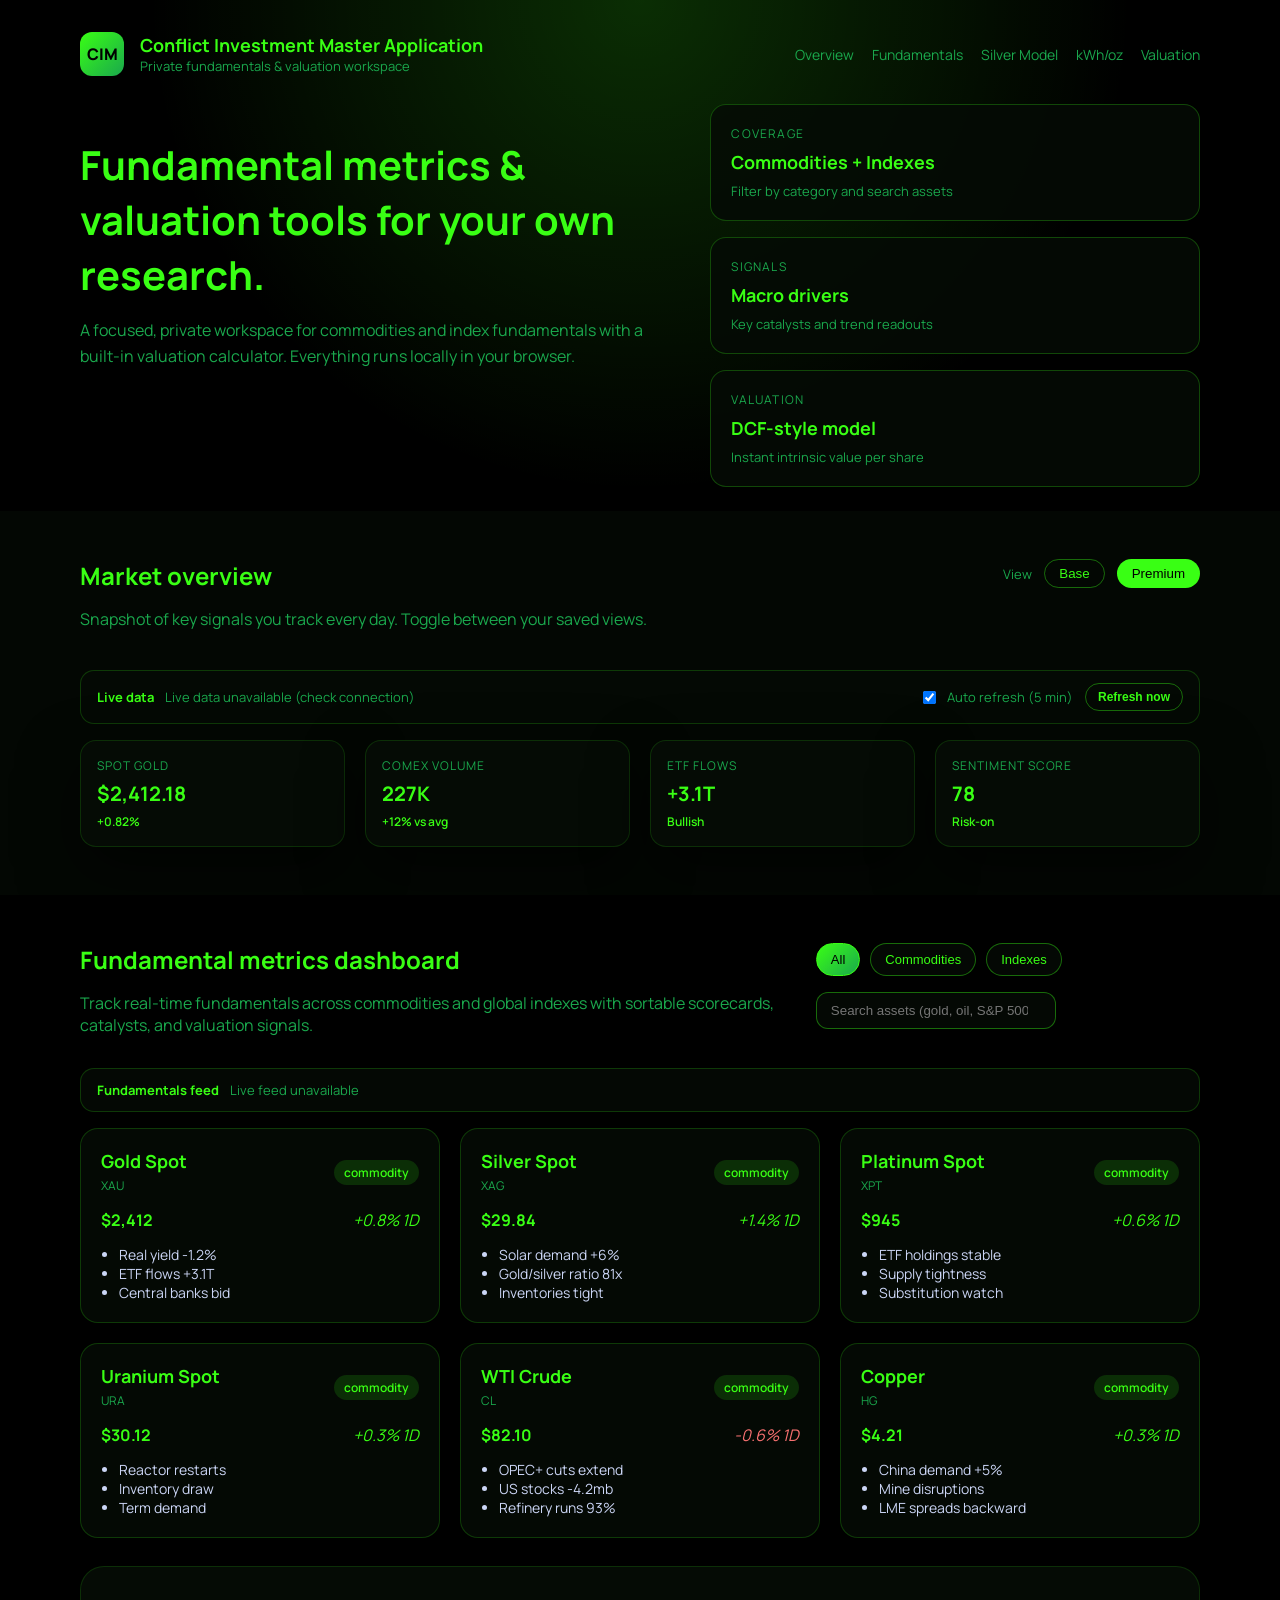
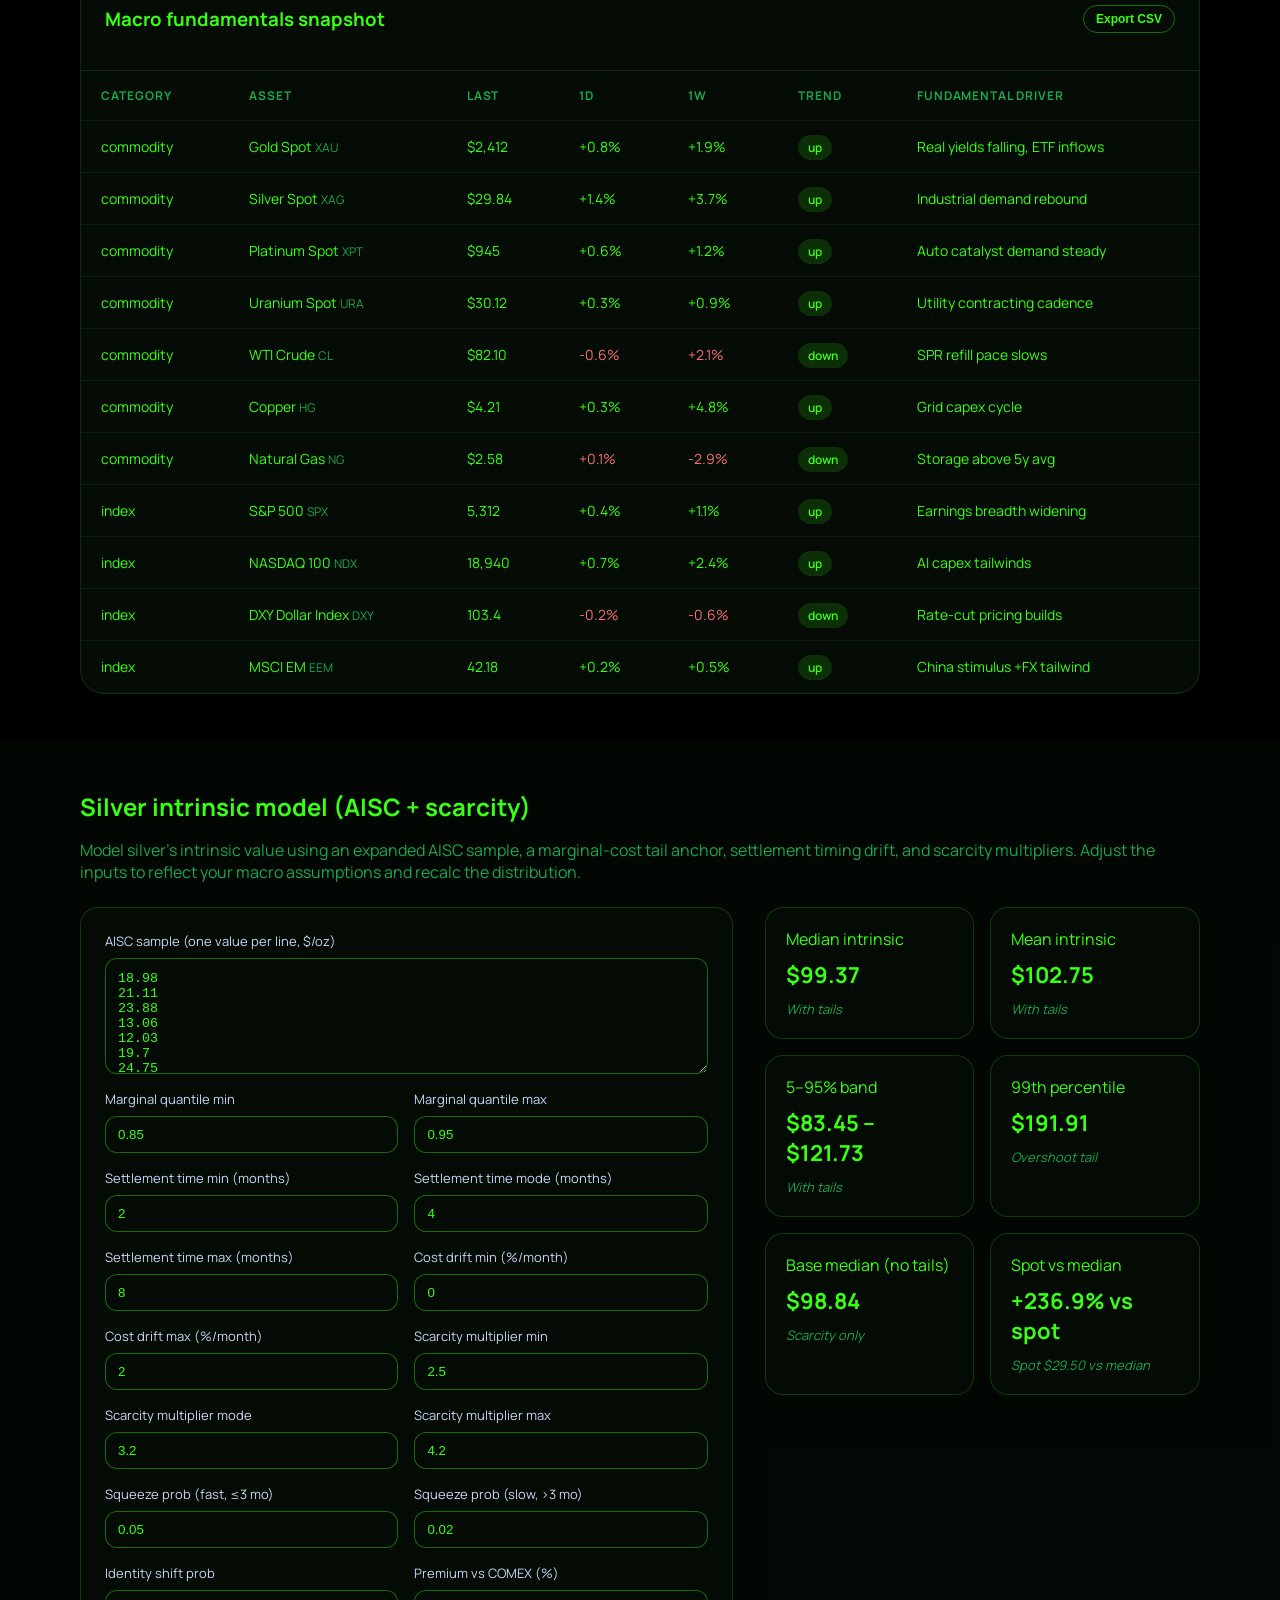
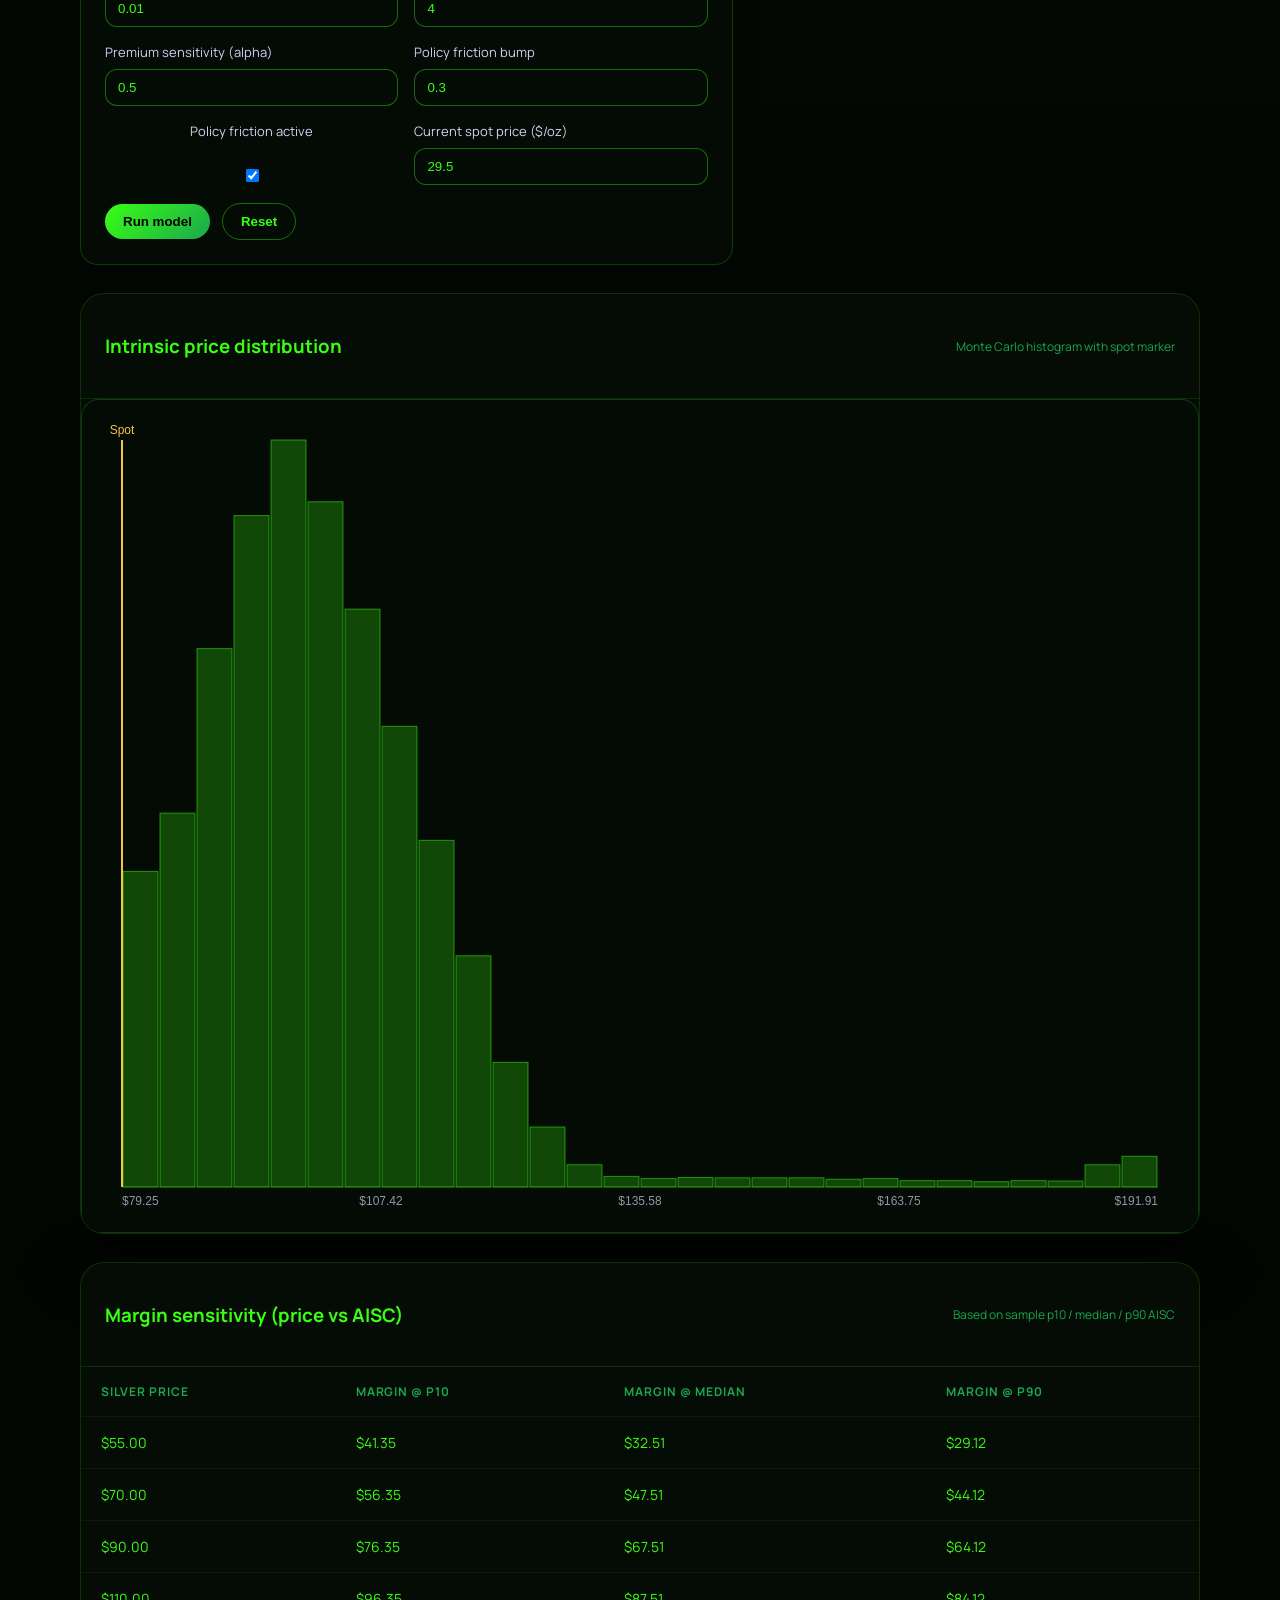
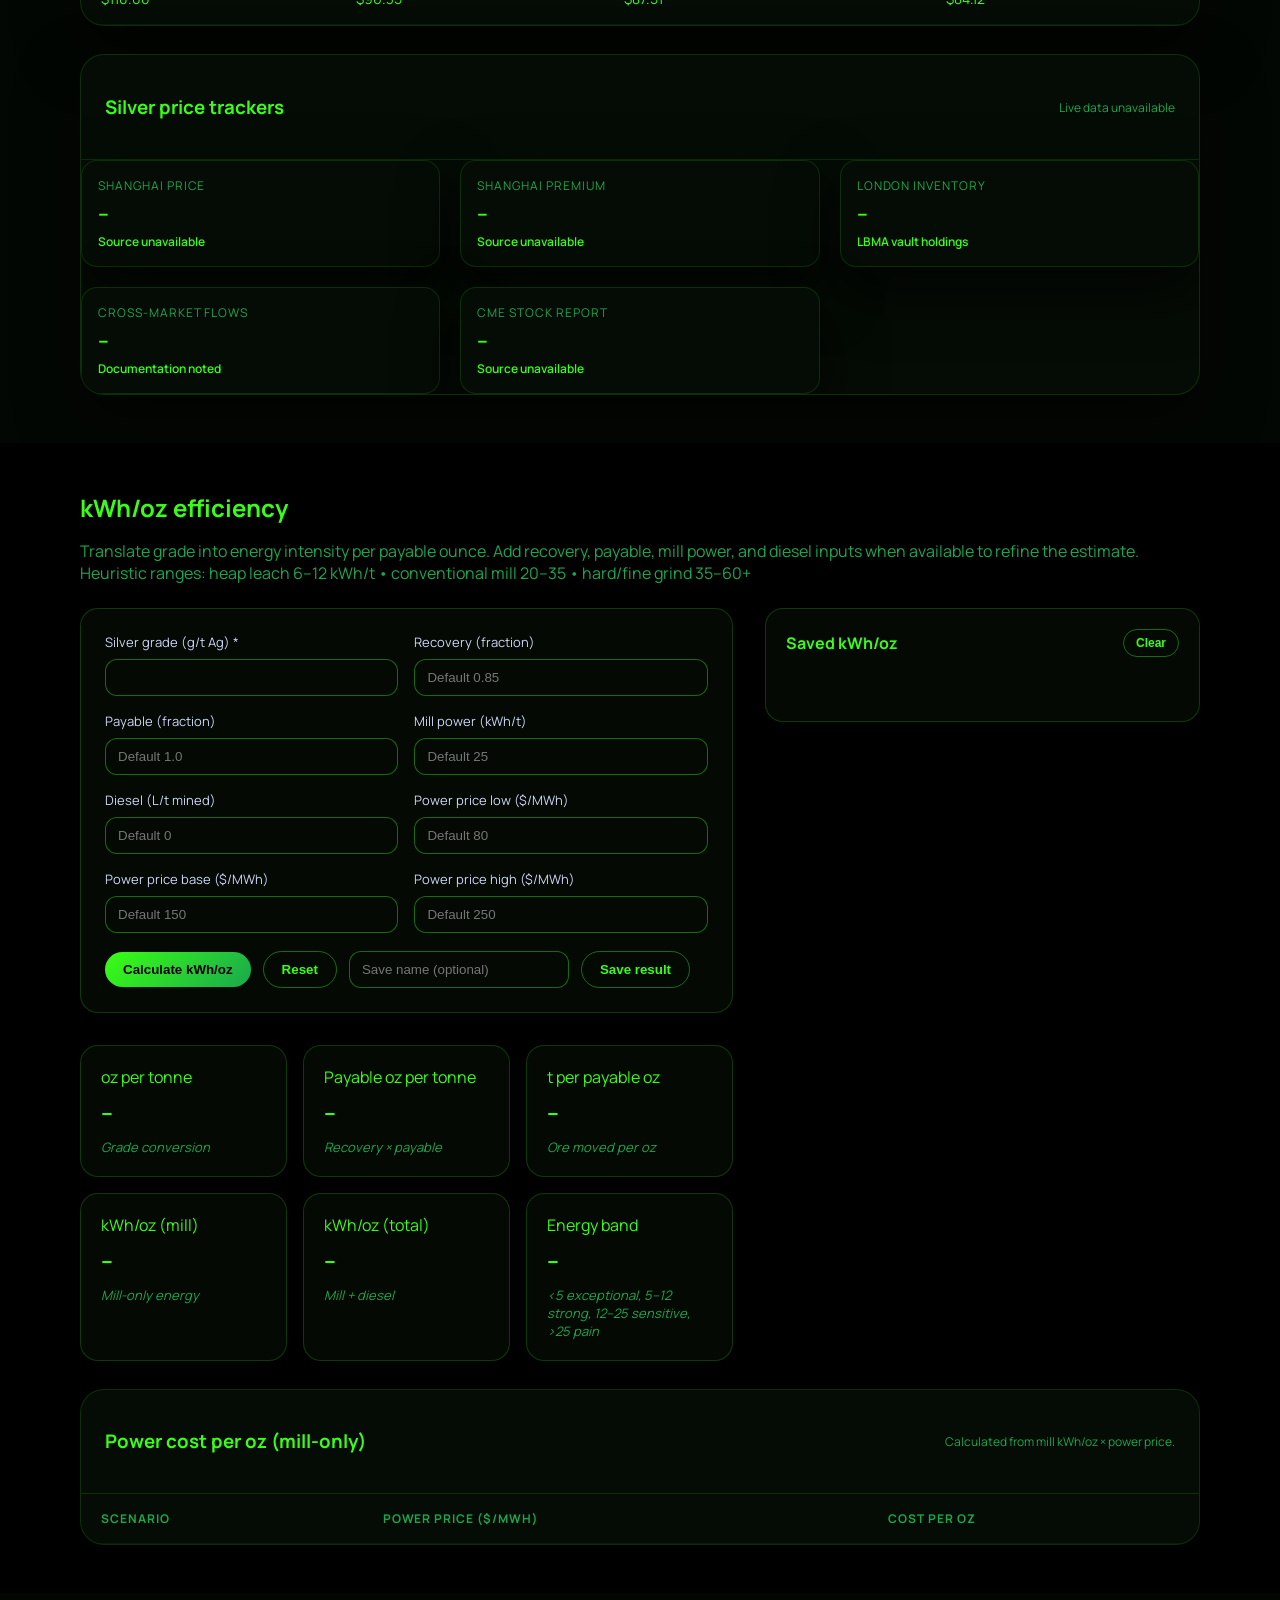
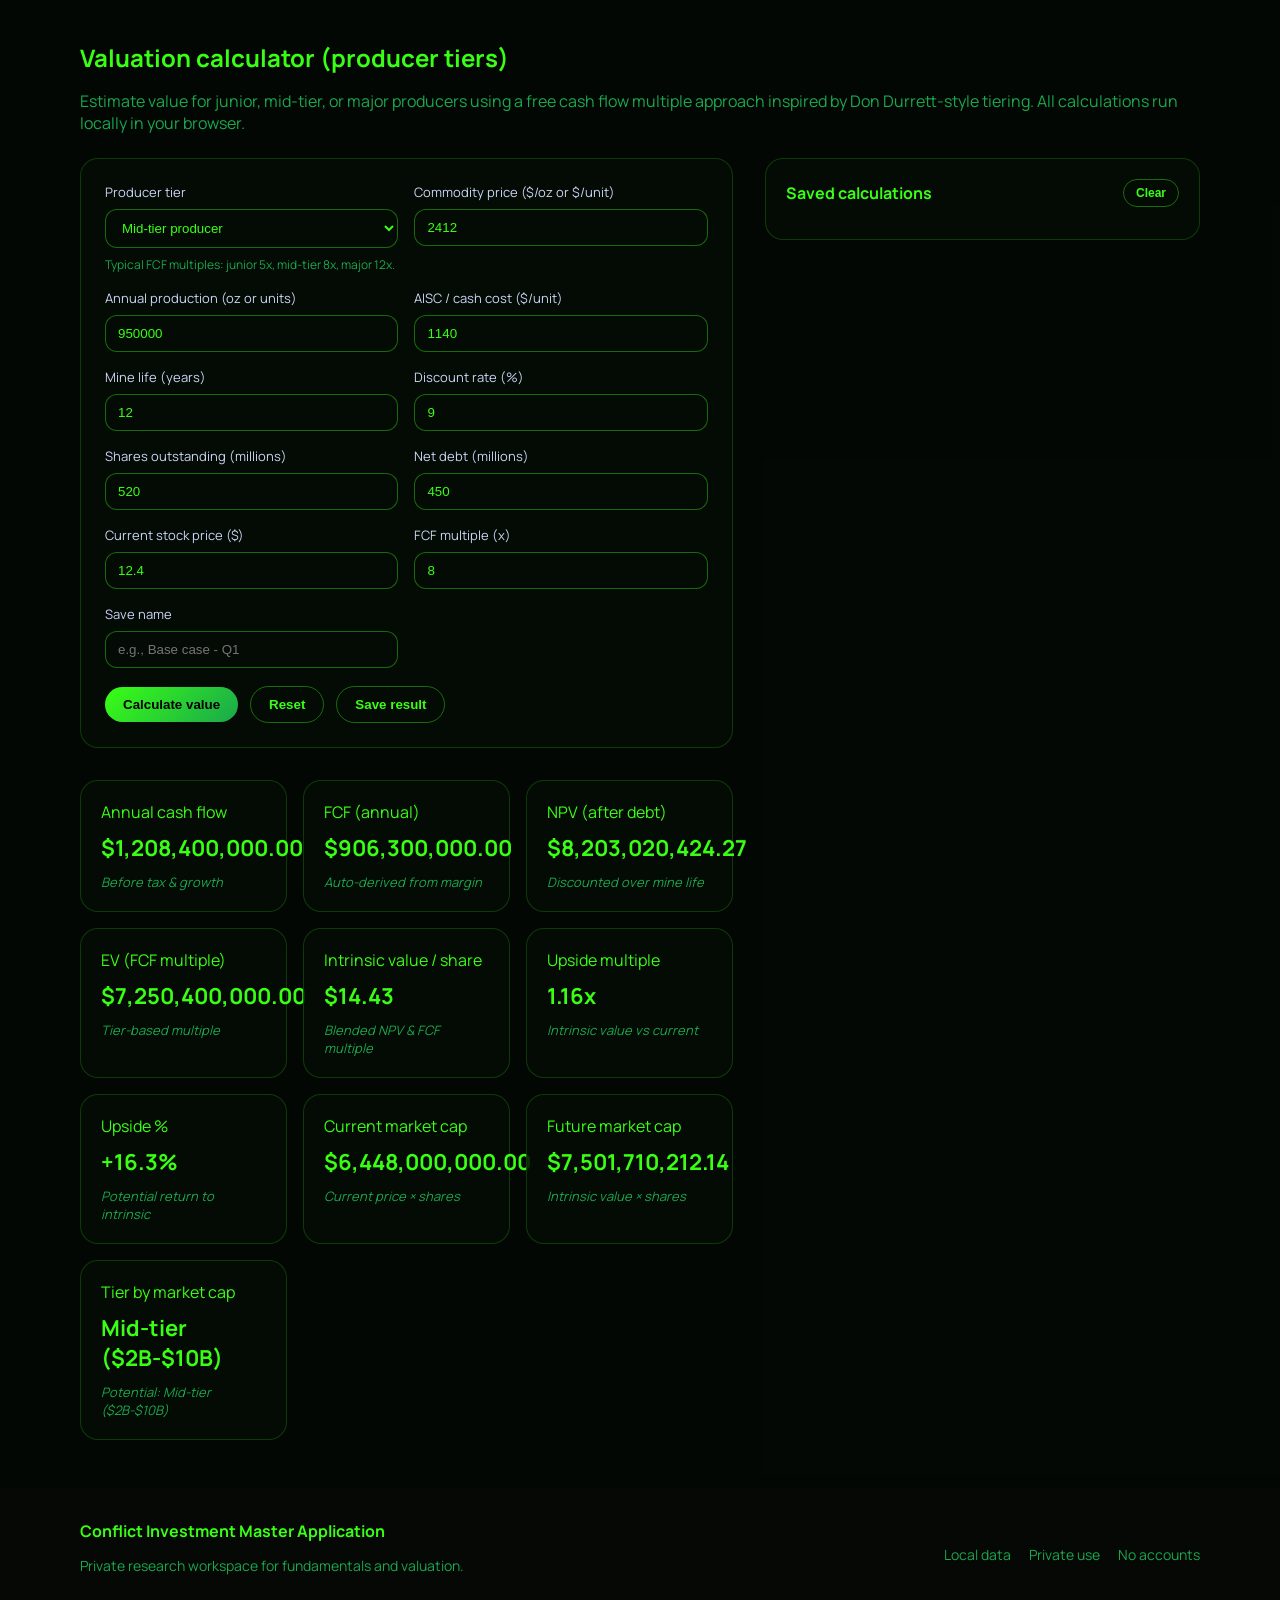
==== index.html @ 1dd5a092 "Update fundamentals and remove watchlist" ====
<!doctype html>
<html lang="en">
  <head>
    <meta charset="UTF-8" />
    <meta name="viewport" content="width=device-width, initial-scale=1.0" />
    <title>Conflict Investment Master Application</title>
    <link rel="stylesheet" href="styles.css" />
    <link rel="preconnect" href="https://fonts.googleapis.com" />
    <link rel="preconnect" href="https://fonts.gstatic.com" crossorigin />
    <link
      href="https://fonts.googleapis.com/css2?family=Manrope:wght@300;400;600;700;800&display=swap"
      rel="stylesheet"
    />
  </head>
  <body>
    <header class="app-header">
      <nav class="nav">
        <div class="brand">
          <span class="brand-mark">CIM</span>
          <div>
            <div class="brand-name">Conflict Investment Master Application</div>
            <div class="brand-tag">Private fundamentals &amp; valuation workspace</div>
          </div>
        </div>
        <div class="nav-links">
          <a href="#overview">Overview</a>
          <a href="#fundamentals">Fundamentals</a>
          <a href="#silver-model">Silver Model</a>
          <a href="#kwh-oz">kWh/oz</a>
          <a href="#calculator">Valuation</a>
        </div>
      </nav>
      <section class="app-summary">
        <div>
          <h1>Fundamental metrics &amp; valuation tools for your own research.</h1>
          <p class="lead">
            A focused, private workspace for commodities and index fundamentals with a built-in
            valuation calculator. Everything runs locally in your browser.
          </p>
        </div>
        <div class="summary-cards">
          <div class="summary-card">
            <span>Coverage</span>
            <strong>Commodities + Indexes</strong>
            <em>Filter by category and search assets</em>
          </div>
          <div class="summary-card">
            <span>Signals</span>
            <strong>Macro drivers</strong>
            <em>Key catalysts and trend readouts</em>
          </div>
          <div class="summary-card">
            <span>Valuation</span>
            <strong>DCF-style model</strong>
            <em>Instant intrinsic value per share</em>
          </div>
        </div>
      </section>
    </header>

    <main>
      <section id="overview" class="section section-muted">
        <div class="section-title split">
          <div>
            <h2>Market overview</h2>
            <p>Snapshot of key signals you track every day. Toggle between your saved views.</p>
          </div>
          <div class="toggle">
            <span>View</span>
            <button class="toggle-btn" data-mode="standard">Base</button>
            <button class="toggle-btn active" data-mode="premium">Premium</button>
          </div>
        </div>
        <div class="live-status">
          <div>
            <strong>Live data</strong>
            <span id="liveStatus">Last updated: --</span>
          </div>
          <div class="live-controls">
            <label class="live-toggle">
              <input type="checkbox" id="autoRefresh" checked />
              Auto refresh (5 min)
            </label>
            <button class="btn ghost small" id="refreshData">Refresh now</button>
          </div>
        </div>
        <div class="grid four" id="metricGrid"></div>
      </section>

      <section id="fundamentals" class="section">
        <div class="section-title split">
          <div>
            <h2>Fundamental metrics dashboard</h2>
            <p>
              Track real-time fundamentals across commodities and global indexes with sortable
              scorecards, catalysts, and valuation signals.
            </p>
          </div>
          <div class="filters">
            <div class="filter-buttons">
              <button class="filter-btn active" data-category="all">All</button>
              <button class="filter-btn" data-category="commodity">Commodities</button>
              <button class="filter-btn" data-category="index">Indexes</button>
            </div>
            <input
              id="fundamentalSearch"
              type="search"
              placeholder="Search assets (gold, oil, S&P 500...)"
              aria-label="Search assets"
            />
          </div>
        </div>
        <div class="live-status compact">
          <div>
            <strong>Fundamentals feed</strong>
            <span id="fundamentalsStatus">Awaiting live update</span>
          </div>
        </div>
        <div class="grid three" id="fundamentalCards"></div>
        <div class="table-card">
          <div class="table-header">
            <h3>Macro fundamentals snapshot</h3>
            <button class="btn ghost small">Export CSV</button>
          </div>
          <table>
            <thead>
              <tr>
                <th>Category</th>
                <th>Asset</th>
                <th>Last</th>
                <th>1D</th>
                <th>1W</th>
                <th>Trend</th>
                <th>Fundamental driver</th>
              </tr>
            </thead>
            <tbody id="fundamentalTableBody"></tbody>
          </table>
        </div>
      </section>

      <section id="silver-model" class="section section-muted">
        <div class="section-title">
          <h2>Silver intrinsic model (AISC + scarcity)</h2>
          <p>
            Model silver’s intrinsic value using an expanded AISC sample, a marginal-cost tail
            anchor, settlement timing drift, and scarcity multipliers. Adjust the inputs to reflect
            your macro assumptions and recalc the distribution.
          </p>
        </div>
        <div class="calculator">
          <form id="silverModelForm" class="calculator-form">
            <div class="form-grid">
              <label class="span-two">
                AISC sample (one value per line, $/oz)
                <textarea id="silverAiscSample" rows="6"></textarea>
              </label>
              <label>
                Marginal quantile min
                <input type="number" step="0.01" id="silverQuantileMin" value="0.85" required />
              </label>
              <label>
                Marginal quantile max
                <input type="number" step="0.01" id="silverQuantileMax" value="0.95" required />
              </label>
              <label>
                Settlement time min (months)
                <input type="number" step="0.1" id="silverSettleMin" value="2" required />
              </label>
              <label>
                Settlement time mode (months)
                <input type="number" step="0.1" id="silverSettleMode" value="4" required />
              </label>
              <label>
                Settlement time max (months)
                <input type="number" step="0.1" id="silverSettleMax" value="8" required />
              </label>
              <label>
                Cost drift min (%/month)
                <input type="number" step="0.1" id="silverDriftMin" value="0" required />
              </label>
              <label>
                Cost drift max (%/month)
                <input type="number" step="0.1" id="silverDriftMax" value="2" required />
              </label>
              <label>
                Scarcity multiplier min
                <input type="number" step="0.1" id="silverMultMin" value="2.5" required />
              </label>
              <label>
                Scarcity multiplier mode
                <input type="number" step="0.1" id="silverMultMode" value="3.2" required />
              </label>
              <label>
                Scarcity multiplier max
                <input type="number" step="0.1" id="silverMultMax" value="4.2" required />
              </label>
              <label>
                Squeeze prob (fast, ≤3 mo)
                <input type="number" step="0.01" id="silverSqueezeFast" value="0.05" required />
              </label>
              <label>
                Squeeze prob (slow, >3 mo)
                <input type="number" step="0.01" id="silverSqueezeSlow" value="0.02" required />
              </label>
              <label>
                Identity shift prob
                <input type="number" step="0.01" id="silverIdentityProb" value="0.01" required />
              </label>
              <label>
                Premium vs COMEX (%)
                <input type="number" step="0.1" id="silverPremiumPct" value="4" required />
              </label>
              <label>
                Premium sensitivity (alpha)
                <input type="number" step="0.1" id="silverPremiumAlpha" value="0.5" required />
              </label>
              <label>
                Policy friction bump
                <input type="number" step="0.1" id="silverPolicyBump" value="0.3" required />
              </label>
              <label class="checkbox-field">
                <span>Policy friction active</span>
                <input type="checkbox" id="silverPolicyActive" checked />
              </label>
              <label>
                Current spot price ($/oz)
                <input type="number" step="0.01" id="silverSpotPrice" value="29.5" required />
              </label>
            </div>
            <div class="form-actions">
              <button class="btn" type="submit">Run model</button>
              <button class="btn ghost" type="button" id="silverReset">Reset</button>
            </div>
          </form>
          <div class="calc-results" id="silverResults">
            <div class="calc-card">
              <span>Median intrinsic</span>
              <strong id="silverMedian">$--</strong>
              <em>With tails</em>
            </div>
            <div class="calc-card">
              <span>Mean intrinsic</span>
              <strong id="silverMean">$--</strong>
              <em>With tails</em>
            </div>
            <div class="calc-card">
              <span>5–95% band</span>
              <strong id="silverBand">$--</strong>
              <em>With tails</em>
            </div>
            <div class="calc-card">
              <span>99th percentile</span>
              <strong id="silverP99">$--</strong>
              <em>Overshoot tail</em>
            </div>
            <div class="calc-card">
              <span>Base median (no tails)</span>
              <strong id="silverBaseMedian">$--</strong>
              <em>Scarcity only</em>
            </div>
            <div class="calc-card">
              <span>Spot vs median</span>
              <strong id="silverSpotDelta">$--</strong>
              <em id="silverSpotNote">Spot price comparison</em>
            </div>
          </div>
        </div>
        <div class="table-card">
          <div class="table-header">
            <h3>Intrinsic price distribution</h3>
            <span class="table-note">Monte Carlo histogram with spot marker</span>
          </div>
          <div class="chart-card">
            <canvas id="silverDistribution" height="220"></canvas>
            <div class="chart-tooltip" id="silverTooltip" role="status"></div>
          </div>
        </div>
        <div class="table-card">
          <div class="table-header">
            <h3>Margin sensitivity (price vs AISC)</h3>
            <span class="table-note">Based on sample p10 / median / p90 AISC</span>
          </div>
          <table>
            <thead>
              <tr>
                <th>Silver price</th>
                <th>Margin @ p10</th>
                <th>Margin @ median</th>
                <th>Margin @ p90</th>
              </tr>
            </thead>
            <tbody id="silverMarginTable"></tbody>
          </table>
        </div>
        <div class="table-card">
          <div class="table-header">
            <h3>Silver price trackers</h3>
            <span class="table-note" id="silverTrackerStatus">Awaiting data</span>
          </div>
          <div class="grid three" id="silverTrackers">
            <div class="metric">
              <span>Shanghai price</span>
              <strong id="shanghaiPrice">--</strong>
              <em id="shanghaiPriceNote">Awaiting feed</em>
            </div>
            <div class="metric">
              <span>Shanghai premium</span>
              <strong id="shanghaiPremium">--</strong>
              <em id="shanghaiPremiumNote">Awaiting feed</em>
            </div>
            <div class="metric">
              <span>London inventory</span>
              <strong id="londonInventory">--</strong>
              <em id="londonInventoryNote">Awaiting feed</em>
            </div>
            <div class="metric">
              <span>Cross-market flows</span>
              <strong id="crossMarketFlows">--</strong>
              <em id="crossMarketFlowsNote">Awaiting feed</em>
            </div>
            <div class="metric">
              <span>CME stock report</span>
              <strong id="cmeStocks">--</strong>
              <em id="cmeStocksNote">Awaiting feed</em>
            </div>
          </div>
        </div>
      </section>

      <section id="kwh-oz" class="section">
        <div class="section-title">
          <h2>kWh/oz efficiency</h2>
          <p>
            Translate grade into energy intensity per payable ounce. Add recovery, payable, mill
            power, and diesel inputs when available to refine the estimate. Heuristic ranges: heap leach 6–12 kWh/t • conventional mill 20–35 • hard/fine grind 35–60+
          </p>
        </div>
        <div class="calculator">
          <form id="kwhForm" class="calculator-form">
            <div class="form-grid">
              <label>
                Silver grade (g/t Ag) *
                <input type="number" step="0.01" id="kwhGrade" required />
              </label>
              <label>
                Recovery (fraction)
                <input type="number" step="0.01" id="kwhRecovery" placeholder="Default 0.85" />
              </label>
              <label>
                Payable (fraction)
                <input type="number" step="0.01" id="kwhPayable" placeholder="Default 1.0" />
              </label>
              <label>
                Mill power (kWh/t)
                <input type="number" step="0.1" id="kwhMill" placeholder="Default 25" />
              </label>
              <label>
                Diesel (L/t mined)
                <input type="number" step="0.1" id="kwhDiesel" placeholder="Default 0" />
              </label>
              <label>
                Power price low ($/MWh)
                <input type="number" step="1" id="kwhPowerLow" placeholder="Default 80" />
              </label>
              <label>
                Power price base ($/MWh)
                <input type="number" step="1" id="kwhPowerBase" placeholder="Default 150" />
              </label>
              <label>
                Power price high ($/MWh)
                <input type="number" step="1" id="kwhPowerHigh" placeholder="Default 250" />
              </label>
            </div>
            <div class="form-actions">
              <button class="btn" type="submit">Calculate kWh/oz</button>
              <button class="btn ghost" type="button" id="kwhReset">Reset</button>
              <label class="inline-input">
                <span class="sr-only">Save name</span>
                <input type="text" id="kwhSaveName" placeholder="Save name (optional)" />
              </label>
              <button class="btn ghost" type="button" id="kwhSave">Save result</button>
            </div>
          </form>
          <div class="saved-results">
            <div class="saved-header">
              <h3>Saved kWh/oz</h3>
              <button class="btn ghost small" type="button" id="kwhClearSaved">Clear</button>
            </div>
            <ul id="kwhSavedList"></ul>
          </div>
          <div class="calc-results" id="kwhResults">
            <div class="calc-card">
              <span>oz per tonne</span>
              <strong id="kwhOzPerT">--</strong>
              <em>Grade conversion</em>
            </div>
            <div class="calc-card">
              <span>Payable oz per tonne</span>
              <strong id="kwhPayableOzPerT">--</strong>
              <em>Recovery × payable</em>
            </div>
            <div class="calc-card">
              <span>t per payable oz</span>
              <strong id="kwhTPerOz">--</strong>
              <em>Ore moved per oz</em>
            </div>
            <div class="calc-card">
              <span>kWh/oz (mill)</span>
              <strong id="kwhPerOzMill">--</strong>
              <em>Mill-only energy</em>
            </div>
            <div class="calc-card">
              <span>kWh/oz (total)</span>
              <strong id="kwhPerOzTotal">--</strong>
              <em>Mill + diesel</em>
            </div>
            <div class="calc-card">
              <span>Energy band</span>
              <strong id="kwhBand">--</strong>
              <em>&lt;5 exceptional, 5–12 strong, 12–25 sensitive, &gt;25 pain</em>
            </div>
          </div>
        </div>
        <div class="table-card">
          <div class="table-header">
            <h3>Power cost per oz (mill-only)</h3>
            <span class="table-note">Calculated from mill kWh/oz × power price.</span>
          </div>
          <table>
            <thead>
              <tr>
                <th>Scenario</th>
                <th>Power price ($/MWh)</th>
                <th>Cost per oz</th>
              </tr>
            </thead>
            <tbody id="kwhPowerTable"></tbody>
          </table>
        </div>
        <div class="warning-card" id="kwhWarnings">
          <strong>Defaults applied</strong>
          <ul></ul>
        </div>
      </section>

      <section id="calculator" class="section section-muted">
        <div class="section-title">
          <h2>Valuation calculator (producer tiers)</h2>
          <p>
            Estimate value for junior, mid-tier, or major producers using a free cash flow multiple
            approach inspired by Don Durrett-style tiering. All calculations run locally in your
            browser.
          </p>
        </div>
        <div class="calculator">
          <form id="valuationForm" class="calculator-form">
            <div class="form-grid">
              <label>
                Producer tier
                <select id="calcTier">
                  <option value="junior">Junior producer</option>
                  <option value="mid" selected>Mid-tier producer</option>
                  <option value="major">Major producer</option>
                </select>
                <span class="field-hint">Typical FCF multiples: junior 5x, mid-tier 8x, major 12x.</span>
              </label>
              <label>
                Commodity price ($/oz or $/unit)
                <input type="number" step="0.01" id="calcPrice" value="2412" required />
              </label>
              <label>
                Annual production (oz or units)
                <input type="number" step="1" id="calcProduction" value="950000" required />
              </label>
              <label>
                AISC / cash cost ($/unit)
                <input type="number" step="0.01" id="calcCost" value="1140" required />
              </label>
              <label>
                Mine life (years)
                <input type="number" step="1" id="calcMineLife" value="12" required />
              </label>
              <label>
                Discount rate (%)
                <input type="number" step="0.1" id="calcDiscount" value="9" required />
              </label>
              <label>
                Shares outstanding (millions)
                <input type="number" step="1" id="calcShares" value="520" required />
              </label>
              <label>
                Net debt (millions)
                <input type="number" step="1" id="calcDebt" value="450" required />
              </label>
              <label>
                Current stock price ($)
                <input type="number" step="0.01" id="calcCurrentPrice" value="12.4" required />
              </label>
              <label>
                FCF multiple (x)
                <input type="number" step="0.1" id="calcFcfMultiple" value="8" required />
              </label>
              <label>
                Save name
                <input type="text" id="calcSaveName" placeholder="e.g., Base case - Q1" />
              </label>
            </div>
            <div class="form-actions">
              <button class="btn" type="submit">Calculate value</button>
              <button class="btn ghost" type="button" id="resetCalc">Reset</button>
              <button class="btn ghost" type="button" id="saveCalc">Save result</button>
            </div>
          </form>
          <div class="saved-results">
            <div class="saved-header">
              <h3>Saved calculations</h3>
              <button class="btn ghost small" type="button" id="clearSaved">Clear</button>
            </div>
            <ul id="savedList"></ul>
          </div>
          <div class="calc-results" id="calcResults">
            <div class="calc-card">
              <span>Annual cash flow</span>
              <strong id="resultCashflow">$1.2B</strong>
              <em>Before tax &amp; growth</em>
            </div>
            <div class="calc-card">
              <span>FCF (annual)</span>
              <strong id="resultFcf">$980M</strong>
              <em>Auto-derived from margin</em>
            </div>
            <div class="calc-card">
              <span>NPV (after debt)</span>
              <strong id="resultNpv">$8.6B</strong>
              <em>Discounted over mine life</em>
            </div>
            <div class="calc-card">
              <span>EV (FCF multiple)</span>
              <strong id="resultEvMultiple">$7.8B</strong>
              <em>Tier-based multiple</em>
            </div>
            <div class="calc-card">
              <span>Intrinsic value / share</span>
              <strong id="resultPerShare">$16.54</strong>
              <em>Blended NPV &amp; FCF multiple</em>
            </div>
            <div class="calc-card">
              <span>Upside multiple</span>
              <strong id="resultUpsideMultiple">1.33x</strong>
              <em>Intrinsic value vs current</em>
            </div>
            <div class="calc-card">
              <span>Upside %</span>
              <strong id="resultUpsidePercent">+33.4%</strong>
              <em>Potential return to intrinsic</em>
            </div>
            <div class="calc-card">
              <span>Current market cap</span>
              <strong id="resultCurrentMcap">$6.4B</strong>
              <em>Current price × shares</em>
            </div>
            <div class="calc-card">
              <span>Future market cap</span>
              <strong id="resultFutureMcap">$8.6B</strong>
              <em>Intrinsic value × shares</em>
            </div>
            <div class="calc-card">
              <span>Tier by market cap</span>
              <strong id="resultTierNow">Mid-tier</strong>
              <em id="resultTierNext">Potential: Major</em>
            </div>
          </div>
        </div>
      </section>

    </main>

    <footer class="footer">
      <div>
        <strong>Conflict Investment Master Application</strong>
        <p>Private research workspace for fundamentals and valuation.</p>
      </div>
      <div class="footer-links">
        <span>Local data</span>
        <span>Private use</span>
        <span>No accounts</span>
      </div>
    </footer>

    <script src="app.js"></script>
  </body>
</html>
---- styles.css ----
:root {
  --bg: #000000;
  --panel: #050b05;
  --accent: #39ff14;
  --gold: #39ff14;
  --text: #39ff14;
  --muted: #1aa84d;
  --shadow: 0 24px 60px rgba(0, 0, 0, 0.6);
}

* {
  box-sizing: border-box;
}

body {
  margin: 0;
  font-family: "Manrope", sans-serif;
  background: var(--bg);
  color: var(--text);
}

a {
  color: inherit;
  text-decoration: none;
}

.app-header {
  padding: 32px 80px 24px;
  background: radial-gradient(circle at top, rgba(57, 255, 20, 0.18), transparent 60%);
}

.nav {
  display: flex;
  align-items: center;
  justify-content: space-between;
  gap: 24px;
}

.brand {
  display: flex;
  align-items: center;
  gap: 16px;
}

.brand-mark {
  width: 44px;
  height: 44px;
  border-radius: 12px;
  background: linear-gradient(135deg, #39ff14, #1aa84d);
  display: grid;
  place-items: center;
  color: #000;
  font-weight: 800;
}

.brand-name {
  font-size: 18px;
  font-weight: 700;
}

.brand-tag {
  font-size: 13px;
  color: var(--muted);
}

.nav-links {
  display: flex;
  align-items: center;
  gap: 18px;
  font-size: 14px;
  color: var(--muted);
}

.app-summary {
  display: grid;
  grid-template-columns: minmax(0, 1.1fr) minmax(0, 0.9fr);
  gap: 32px;
  margin-top: 28px;
}

.app-summary h1 {
  font-size: 40px;
  margin-bottom: 16px;
}

.lead {
  color: var(--muted);
  font-size: 16px;
  line-height: 1.6;
}

.summary-cards {
  display: grid;
  gap: 16px;
}

.summary-card {
  padding: 20px;
  border-radius: 16px;
  background: rgba(5, 11, 5, 0.85);
  border: 1px solid rgba(57, 255, 20, 0.25);
  display: grid;
  gap: 8px;
}

.summary-card span {
  color: var(--muted);
  font-size: 12px;
  text-transform: uppercase;
  letter-spacing: 0.1em;
}

.summary-card strong {
  font-size: 18px;
}

.summary-card em {
  font-style: normal;
  color: var(--muted);
  font-size: 13px;
}

.section {
  padding: 48px 80px;
}

.section-muted {
  background: rgba(5, 11, 5, 0.7);
}

.section-title {
  margin-bottom: 24px;
}

.section-title h2 {
  margin: 0 0 10px;
}

.section-title p {
  color: var(--muted);
}

.section-title.split {
  display: flex;
  align-items: flex-start;
  justify-content: space-between;
  gap: 24px;
}

.live-status {
  display: flex;
  align-items: center;
  justify-content: space-between;
  gap: 16px;
  padding: 12px 16px;
  border-radius: 14px;
  background: rgba(5, 11, 5, 0.8);
  border: 1px solid rgba(57, 255, 20, 0.2);
  margin-bottom: 16px;
  font-size: 13px;
  color: var(--muted);
}

.live-status strong {
  color: var(--text);
  margin-right: 8px;
}

.live-status.compact {
  margin-top: -8px;
}

.live-controls {
  display: flex;
  align-items: center;
  gap: 12px;
}

.live-toggle {
  display: flex;
  align-items: center;
  gap: 8px;
  cursor: pointer;
}

.grid {
  display: grid;
  gap: 20px;
}

.grid.four {
  grid-template-columns: repeat(4, minmax(0, 1fr));
}

.grid.three {
  grid-template-columns: repeat(3, minmax(0, 1fr));
}

.btn {
  border: none;
  background: linear-gradient(135deg, #39ff14, #1aa84d);
  color: #000;
  padding: 10px 18px;
  border-radius: 999px;
  font-weight: 700;
  cursor: pointer;
}

.btn.ghost {
  background: transparent;
  border: 1px solid rgba(57, 255, 20, 0.4);
  color: var(--text);
}

.btn.small {
  padding: 6px 12px;
  font-size: 12px;
}

.toggle {
  display: flex;
  align-items: center;
  gap: 12px;
  color: var(--muted);
  font-size: 13px;
}

.toggle-btn {
  padding: 6px 14px;
  border-radius: 999px;
  border: 1px solid rgba(57, 255, 20, 0.4);
  background: transparent;
  color: var(--text);
  cursor: pointer;
}

.toggle-btn.active {
  background: var(--gold);
  color: #000;
  border-color: transparent;
}

.metric {
  background: var(--panel);
  border-radius: 16px;
  padding: 16px;
  display: grid;
  gap: 6px;
  box-shadow: var(--shadow);
  border: 1px solid rgba(57, 255, 20, 0.15);
}

.metric span {
  color: var(--muted);
  font-size: 12px;
  text-transform: uppercase;
  letter-spacing: 0.08em;
}

.metric strong {
  font-size: 20px;
}

.metric em {
  font-style: normal;
  font-weight: 600;
  font-size: 12px;
}

.up {
  color: var(--accent);
}

.down {
  color: #f87171;
}

.table-card {
  margin-top: 28px;
  background: var(--panel);
  border-radius: 24px;
  overflow: hidden;
  box-shadow: var(--shadow);
  border: 1px solid rgba(57, 255, 20, 0.15);
}

.table-header {
  display: flex;
  justify-content: space-between;
  align-items: center;
  padding: 20px 24px;
  border-bottom: 1px solid rgba(57, 255, 20, 0.15);
}

.filters {
  display: flex;
  align-items: center;
  gap: 16px;
  flex-wrap: wrap;
}

.filter-buttons {
  display: flex;
  gap: 10px;
  flex-wrap: wrap;
}

.filter-btn {
  border: 1px solid rgba(57, 255, 20, 0.4);
  background: rgba(5, 11, 5, 0.8);
  color: var(--text);
  padding: 8px 14px;
  border-radius: 999px;
  font-size: 13px;
  cursor: pointer;
  transition: all 0.2s ease;
}

.filter-btn.active,
.filter-btn:hover {
  border-color: #39ff14;
  color: #000;
  background: linear-gradient(135deg, #39ff14, #1aa84d);
}

#fundamentalSearch {
  background: rgba(5, 11, 5, 0.8);
  border: 1px solid rgba(57, 255, 20, 0.4);
  color: var(--text);
  padding: 10px 14px;
  border-radius: 12px;
  min-width: 240px;
}

.dashboard-card {
  background: rgba(5, 11, 5, 0.85);
  border: 1px solid rgba(57, 255, 20, 0.2);
  border-radius: 18px;
  padding: 20px;
  display: flex;
  flex-direction: column;
  gap: 14px;
}

.dashboard-header {
  display: flex;
  align-items: center;
  justify-content: space-between;
  gap: 16px;
}

.dashboard-header h3 {
  margin: 0;
  font-size: 18px;
}

.ticker {
  font-size: 12px;
  color: var(--muted);
}

.dashboard-price {
  display: flex;
  align-items: baseline;
  justify-content: space-between;
  gap: 12px;
}

.dashboard-card ul {
  margin: 0;
  padding-left: 18px;
  color: #cbd5f5;
  font-size: 14px;
}

.calculator {
  display: grid;
  grid-template-columns: minmax(0, 1.2fr) minmax(0, 0.8fr);
  gap: 32px;
  align-items: start;
}

.saved-results {
  background: rgba(5, 11, 5, 0.85);
  border: 1px solid rgba(57, 255, 20, 0.2);
  border-radius: 18px;
  padding: 20px;
  display: grid;
  gap: 12px;
}

.saved-header {
  display: flex;
  align-items: center;
  justify-content: space-between;
  gap: 12px;
}

.saved-results h3 {
  margin: 0;
  font-size: 16px;
}

#savedList {
  list-style: none;
  padding: 0;
  margin: 0;
  display: grid;
  gap: 10px;
}

.saved-item {
  display: flex;
  align-items: center;
  justify-content: space-between;
  gap: 12px;
  padding: 12px 14px;
  border-radius: 12px;
  border: 1px solid rgba(57, 255, 20, 0.2);
  background: rgba(0, 0, 0, 0.6);
}

.saved-item strong {
  display: block;
}

.saved-item span {
  font-size: 12px;
  color: var(--muted);
}

.calculator-form {
  background: rgba(5, 11, 5, 0.85);
  border: 1px solid rgba(57, 255, 20, 0.2);
  border-radius: 18px;
  padding: 24px;
}

.form-grid {
  display: grid;
  grid-template-columns: repeat(auto-fit, minmax(220px, 1fr));
  gap: 16px;
}

.calculator-form label {
  display: flex;
  flex-direction: column;
  gap: 8px;
  font-size: 13px;
  color: #cbd5f5;
}

.field-hint {
  color: var(--muted);
  font-size: 12px;
}

.calculator-form input,
.calculator-form select {
  padding: 10px 12px;
  border-radius: 12px;
  border: 1px solid rgba(57, 255, 20, 0.4);
  background: rgba(5, 11, 5, 0.9);
  color: var(--text);
}

.calculator-form textarea {
  padding: 12px;
  border-radius: 12px;
  border: 1px solid rgba(57, 255, 20, 0.4);
  background: rgba(5, 11, 5, 0.9);
  color: var(--text);
  resize: vertical;
}

.form-grid .span-two {
  grid-column: span 2;
}

.table-note {
  color: var(--muted);
  font-size: 12px;
}

.chart-card {
  background: rgba(5, 11, 5, 0.85);
  border: 1px solid rgba(57, 255, 20, 0.2);
  border-radius: 18px;
  padding: 16px;
  position: relative;
}

.chart-card canvas {
  width: 100%;
}

.chart-tooltip {
  position: absolute;
  pointer-events: none;
  background: rgba(5, 11, 5, 0.95);
  border: 1px solid rgba(57, 255, 20, 0.35);
  color: var(--text);
  padding: 8px 10px;
  border-radius: 10px;
  font-size: 12px;
  opacity: 0;
  transform: translate(-50%, -12px);
  transition: opacity 0.12s ease;
  white-space: nowrap;
  z-index: 2;
}

.checkbox-field {
  flex-direction: row;
  justify-content: space-between;
  align-items: center;
}

.warning-card {
  margin-top: 18px;
  border-radius: 14px;
  border: 1px solid rgba(57, 255, 20, 0.25);
  padding: 16px 18px;
  background: rgba(5, 11, 5, 0.8);
  color: var(--muted);
}

.warning-card ul {
  margin: 8px 0 0;
  padding-left: 18px;
}

.form-actions {
  display: flex;
  flex-wrap: wrap;
  align-items: center;
  gap: 12px;
  margin-top: 18px;
}

.form-actions .inline-input {
  display: flex;
  flex-direction: column;
  gap: 6px;
  min-width: 220px;
}

.sr-only {
  position: absolute;
  width: 1px;
  height: 1px;
  padding: 0;
  margin: -1px;
  overflow: hidden;
  clip: rect(0, 0, 0, 0);
  border: 0;
}

.calc-results {
  display: grid;
  grid-template-columns: repeat(auto-fit, minmax(200px, 1fr));
  gap: 16px;
}

.calc-card {
  background: rgba(5, 11, 5, 0.85);
  border: 1px solid rgba(57, 255, 20, 0.2);
  border-radius: 18px;
  padding: 20px;
  display: flex;
  flex-direction: column;
  gap: 10px;
}

.calc-card strong {
  font-size: 22px;
}

.calc-card em {
  color: var(--muted);
  font-size: 13px;
}

table {
  width: 100%;
  border-collapse: collapse;
  font-size: 14px;
}

th,
td {
  padding: 16px 20px;
  text-align: left;
  border-bottom: 1px solid rgba(57, 255, 20, 0.08);
}

th {
  color: var(--muted);
  font-size: 12px;
  text-transform: uppercase;
  letter-spacing: 0.08em;
}

.pill {
  background: rgba(57, 255, 20, 0.15);
  color: var(--accent);
  padding: 4px 10px;
  border-radius: 999px;
  font-size: 12px;
  font-weight: 600;
}

.pill.warning {
  background: rgba(57, 255, 20, 0.18);
  color: var(--gold);
}

.footer {
  padding: 32px 80px 40px;
  background: #050805;
  display: flex;
  align-items: center;
  justify-content: space-between;
  gap: 24px;
}

.footer p {
  color: var(--muted);
  font-size: 14px;
}

.footer-links {
  display: flex;
  gap: 18px;
  color: var(--muted);
  font-size: 14px;
}

@media (max-width: 1100px) {
  .app-header,
  .section,
  .footer {
    padding: 32px 40px;
  }

  .app-summary {
    grid-template-columns: 1fr;
  }

  .grid.three,
  .grid.four {
    grid-template-columns: repeat(2, minmax(0, 1fr));
  }

  .calculator {
    grid-template-columns: 1fr;
  }
}

@media (max-width: 820px) {
  .nav {
    flex-direction: column;
    align-items: flex-start;
  }

  .nav-links {
    flex-wrap: wrap;
  }

  .grid.three,
  .grid.four {
    grid-template-columns: 1fr;
  }

  .section-title.split {
    flex-direction: column;
    align-items: flex-start;
  }

  .footer {
    flex-direction: column;
    align-items: flex-start;
  }
}

@media (max-width: 600px) {
  .app-header,
  .section,
  .footer {
    padding: 24px 20px;
  }

  .app-summary h1 {
    font-size: 32px;
  }
}
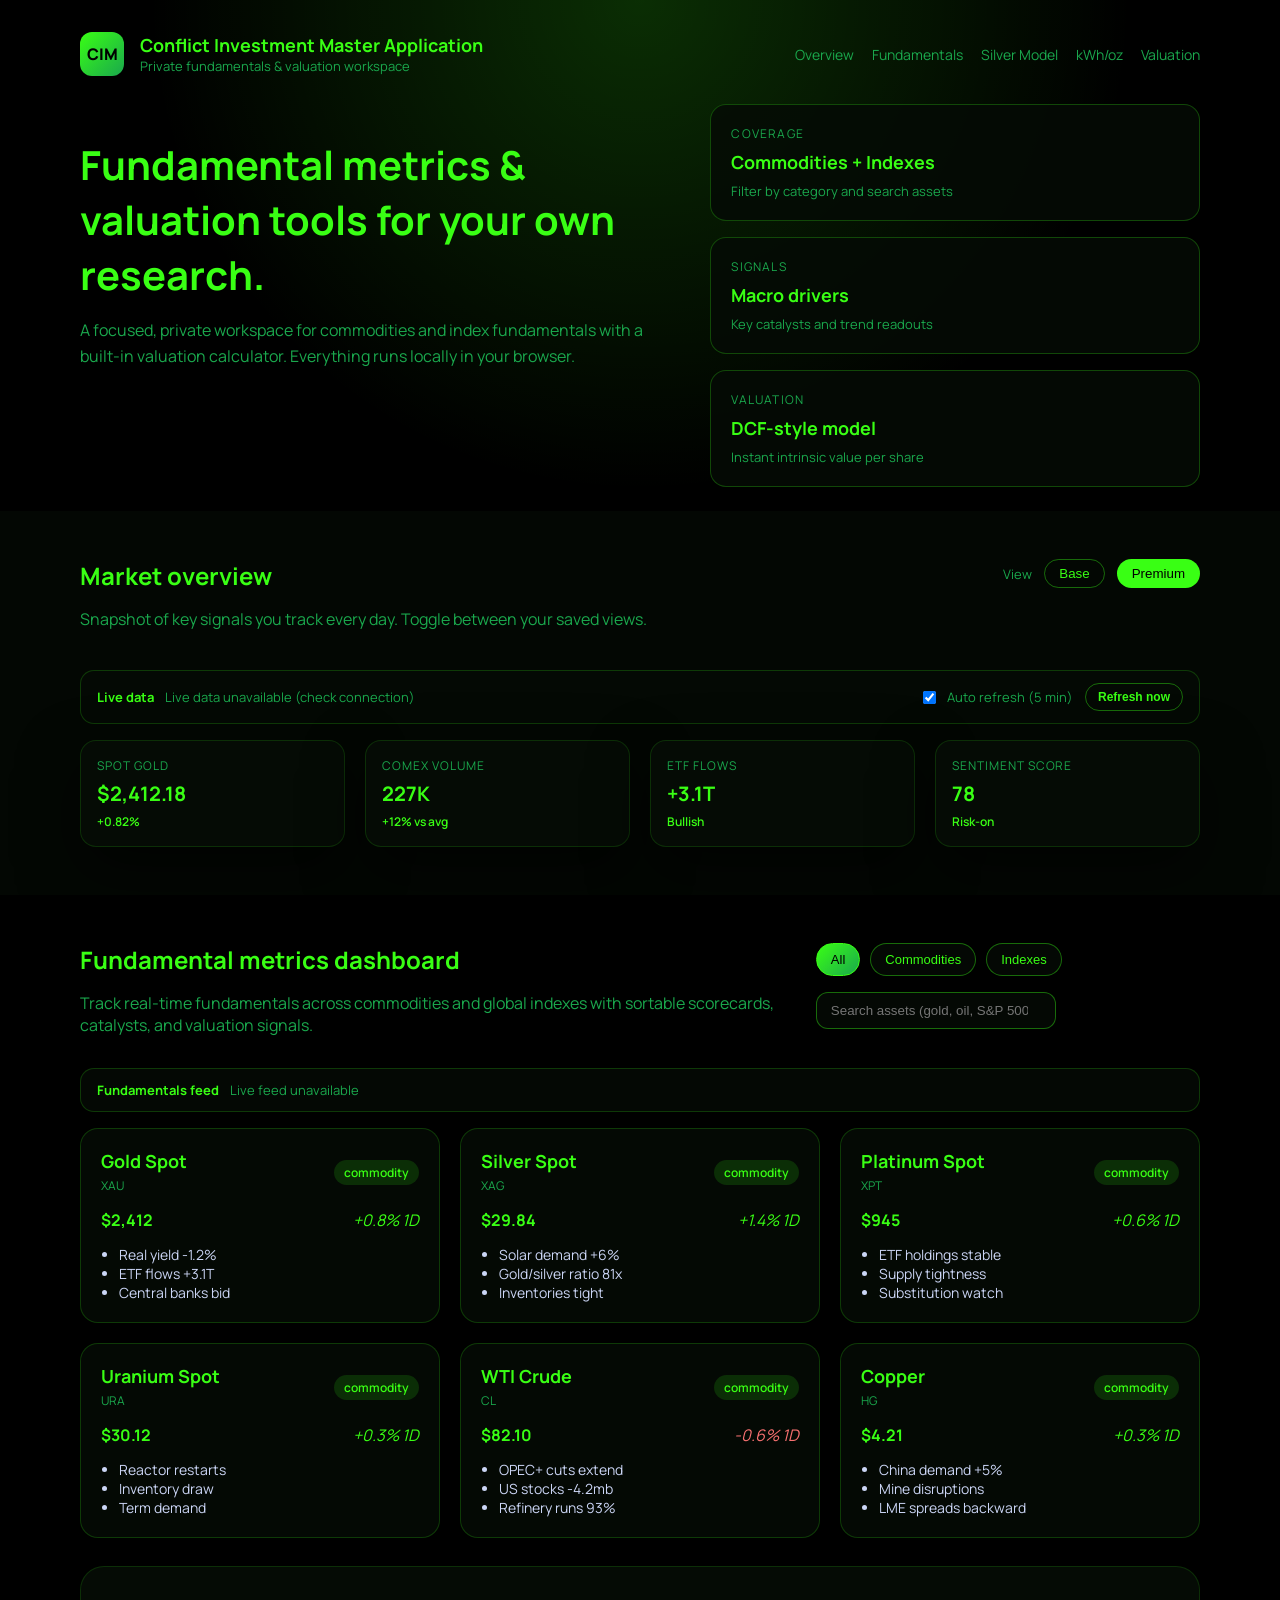
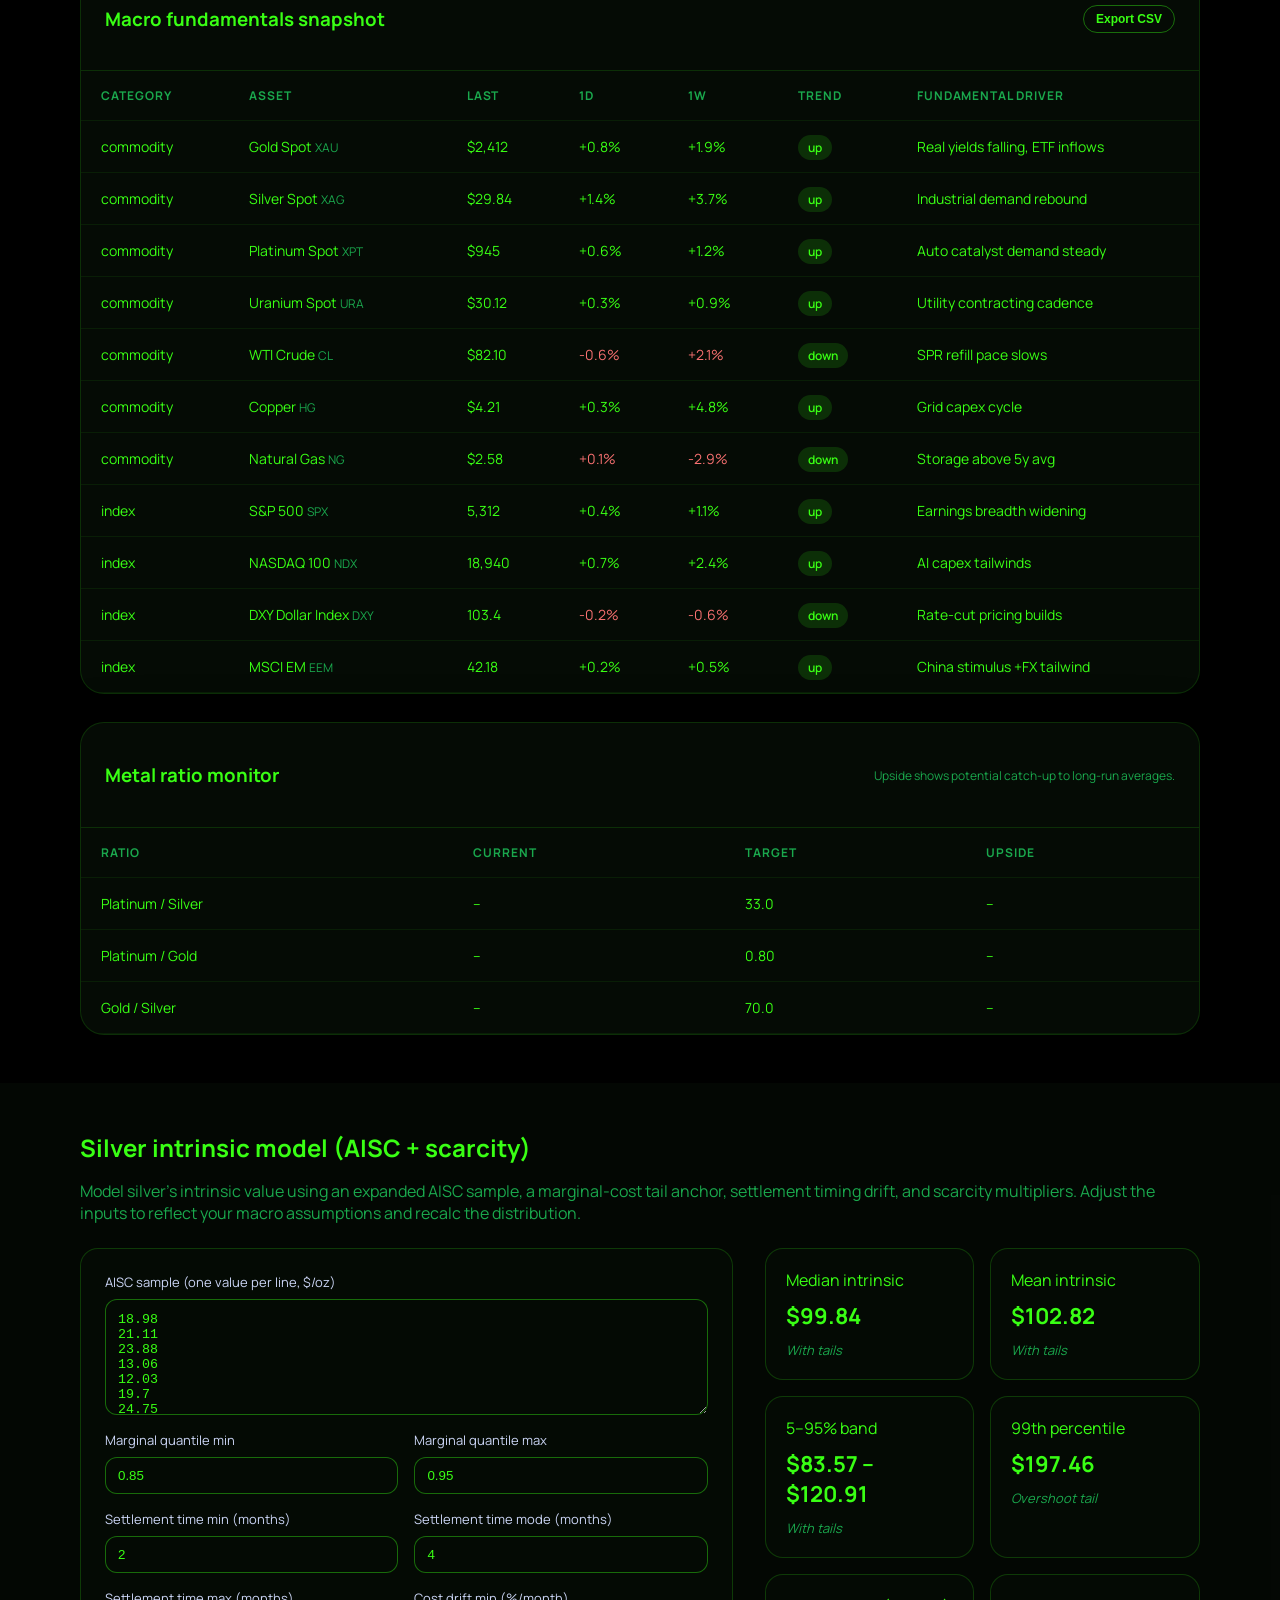
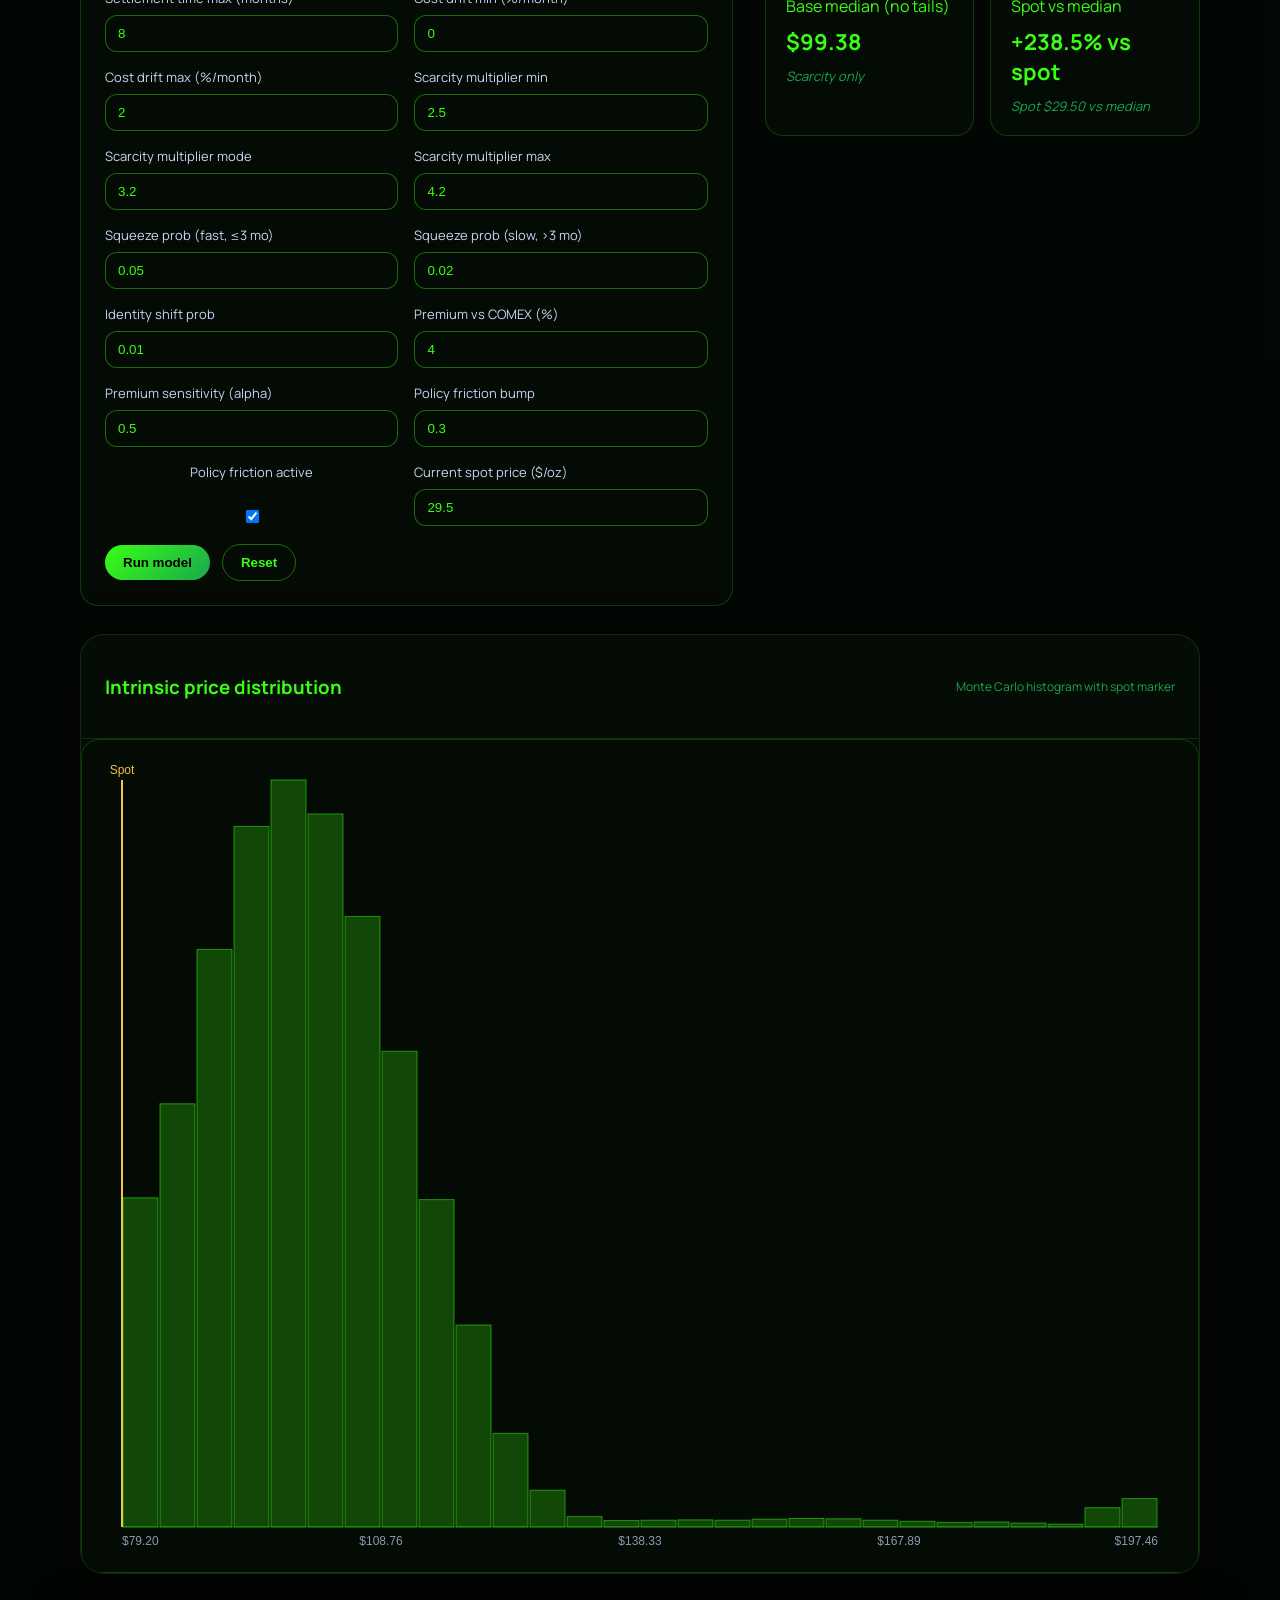
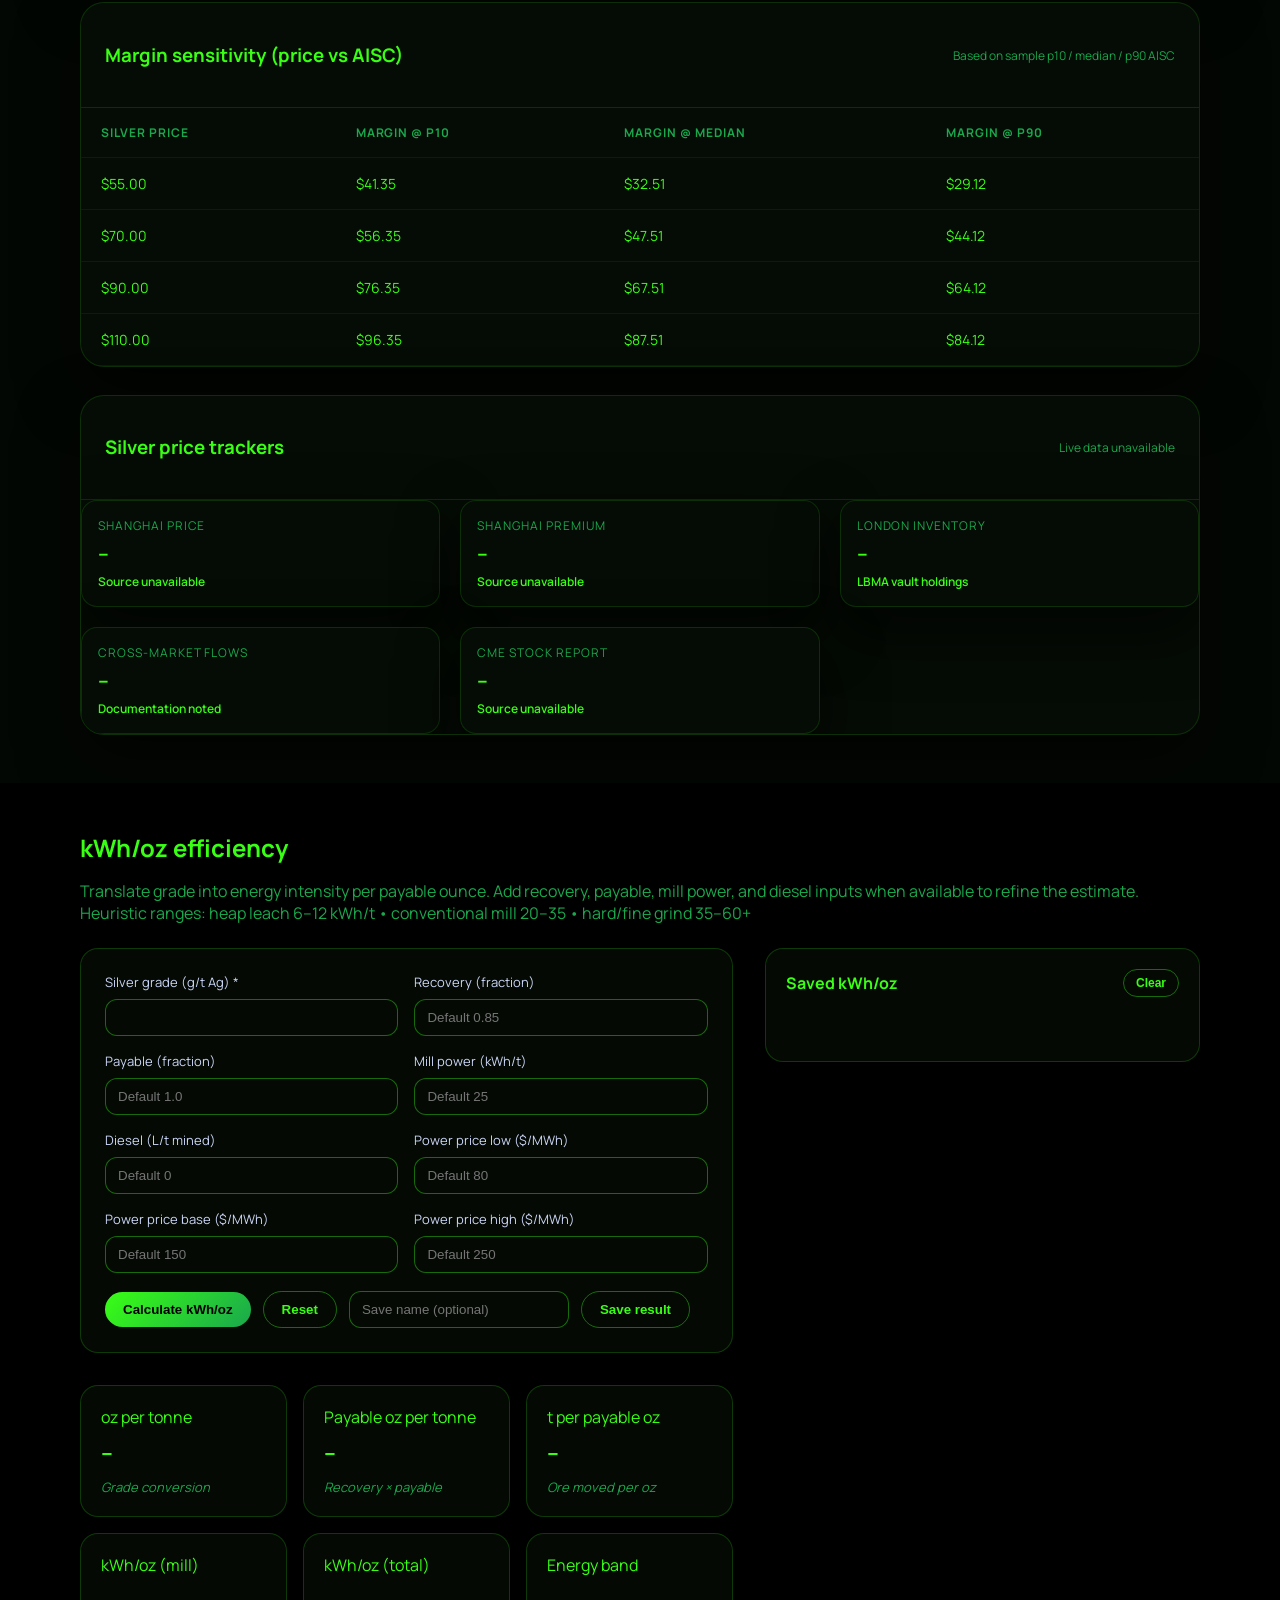
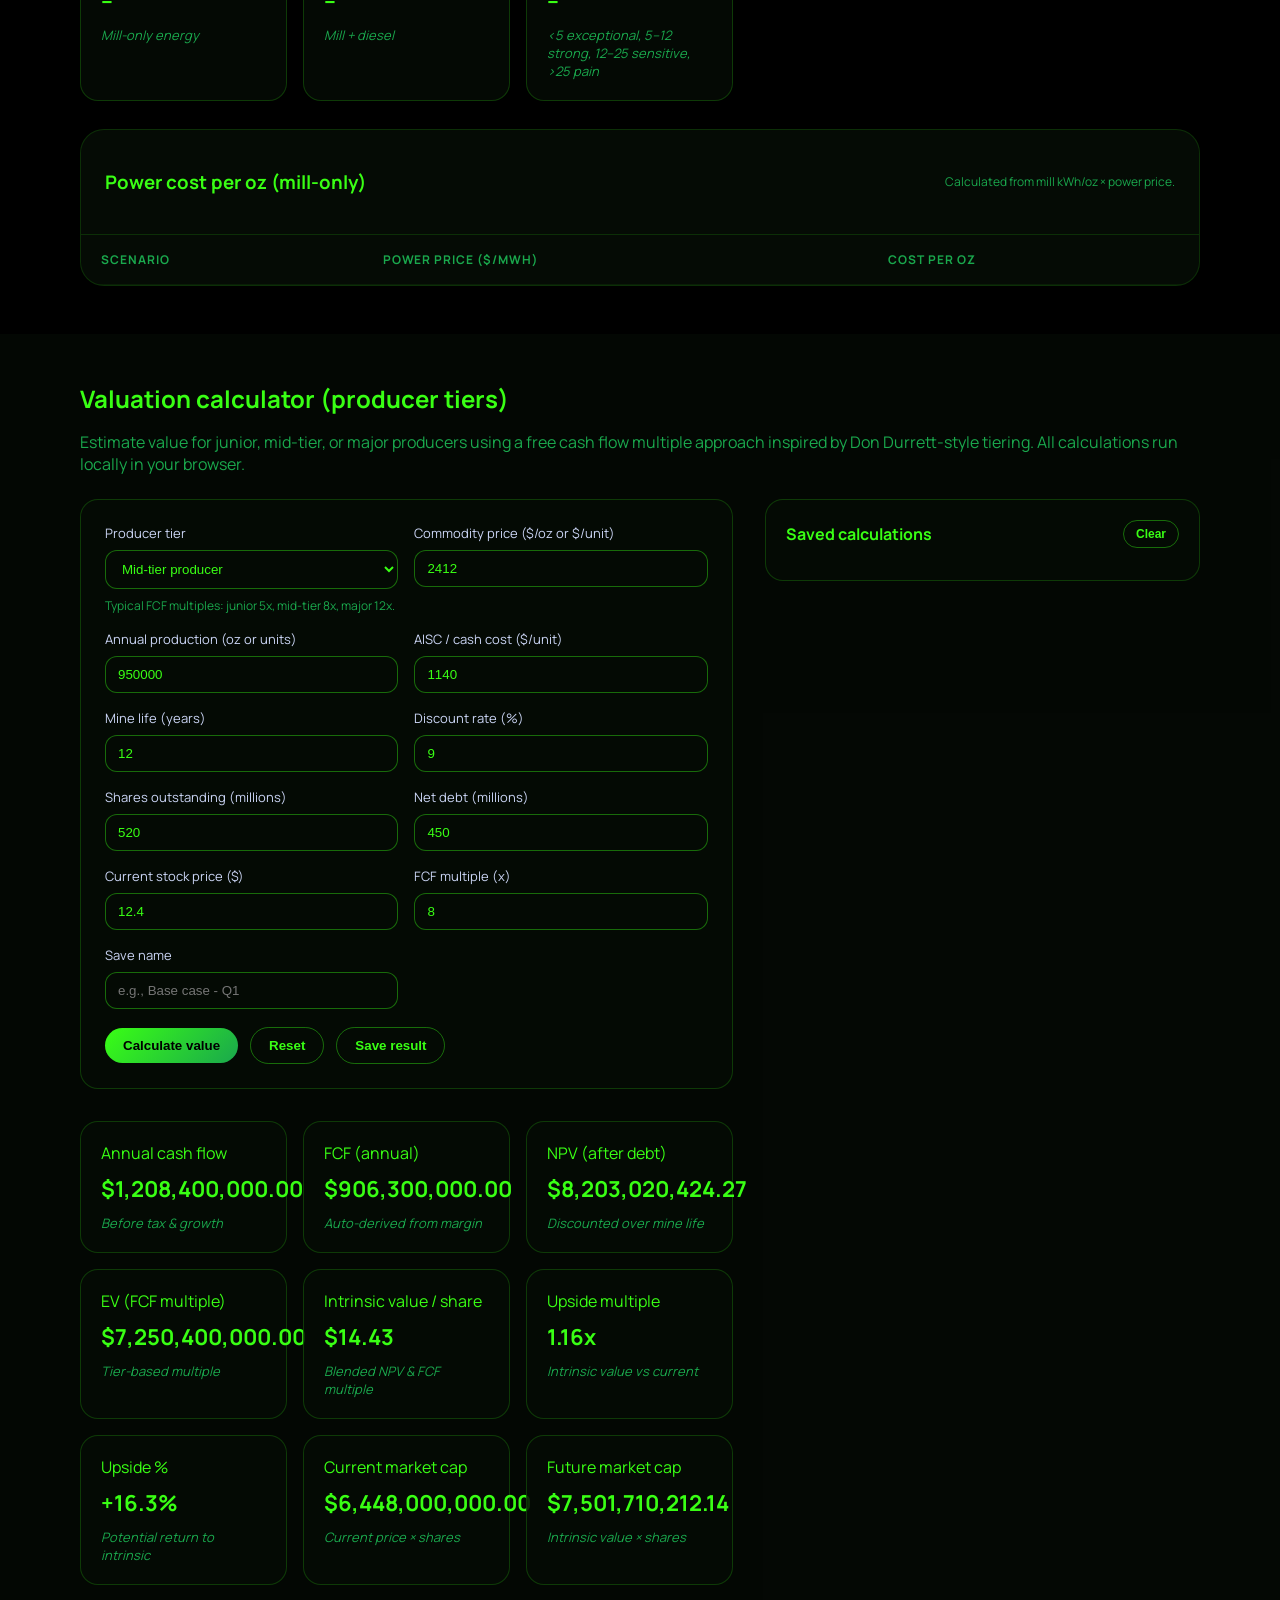
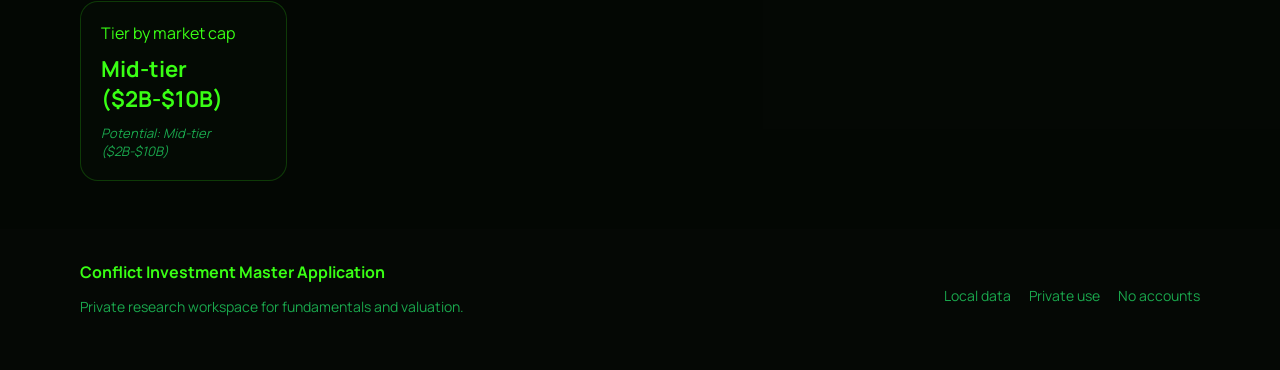
==== commit 0dde6123: "Add metal ratio monitor" ====
--- a/index.html
+++ b/index.html
@@ -137,6 +137,42 @@
             <tbody id="fundamentalTableBody"></tbody>
           </table>
         </div>
+        <div class="table-card">
+          <div class="table-header">
+            <h3>Metal ratio monitor</h3>
+            <span class="table-note">Upside shows potential catch-up to long-run averages.</span>
+          </div>
+          <table>
+            <thead>
+              <tr>
+                <th>Ratio</th>
+                <th>Current</th>
+                <th>Target</th>
+                <th>Upside</th>
+              </tr>
+            </thead>
+            <tbody>
+              <tr>
+                <td>Platinum / Silver</td>
+                <td id="ratioPlatinumSilver">--</td>
+                <td id="targetPlatinumSilver">33.0</td>
+                <td id="upsidePlatinumSilver">--</td>
+              </tr>
+              <tr>
+                <td>Platinum / Gold</td>
+                <td id="ratioPlatinumGold">--</td>
+                <td id="targetPlatinumGold">0.80</td>
+                <td id="upsidePlatinumGold">--</td>
+              </tr>
+              <tr>
+                <td>Gold / Silver</td>
+                <td id="ratioGoldSilver">--</td>
+                <td id="targetGoldSilver">70.0</td>
+                <td id="upsideGoldSilver">--</td>
+              </tr>
+            </tbody>
+          </table>
+        </div>
       </section>
 
       <section id="silver-model" class="section section-muted">
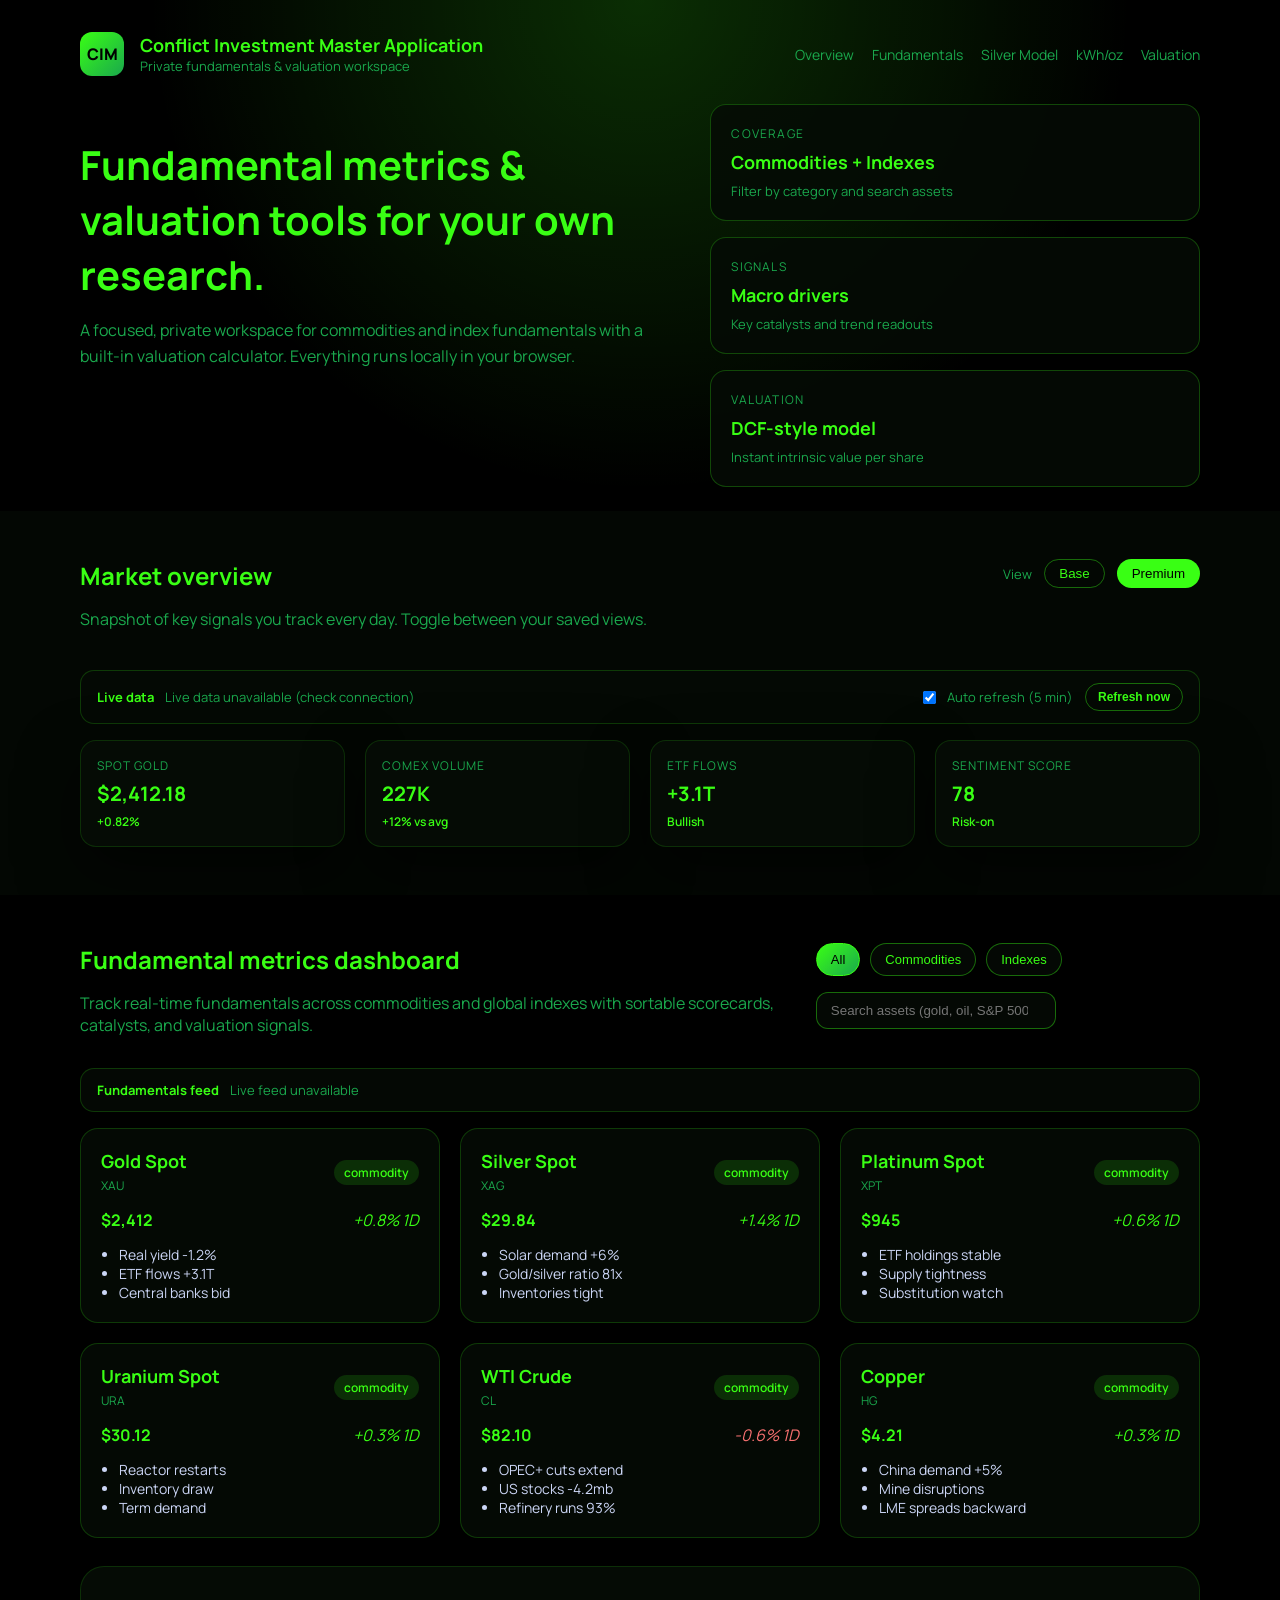
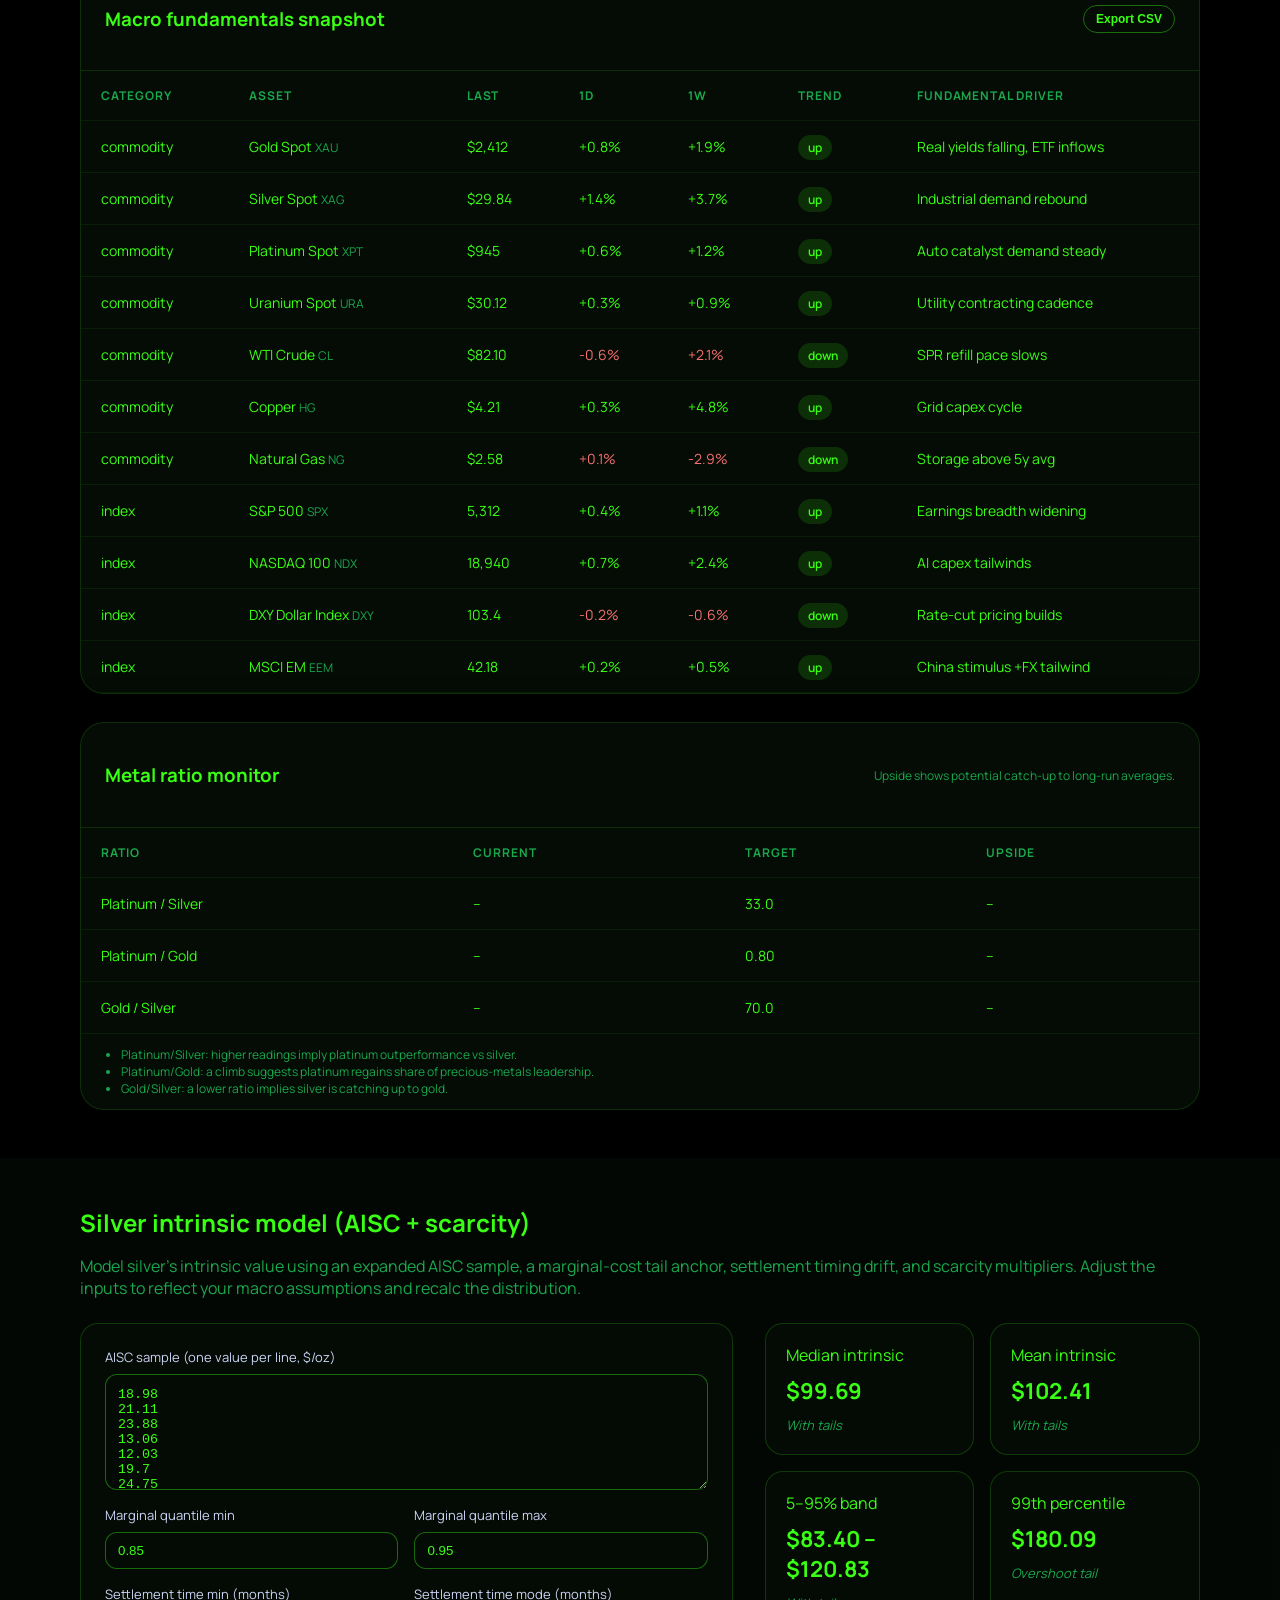
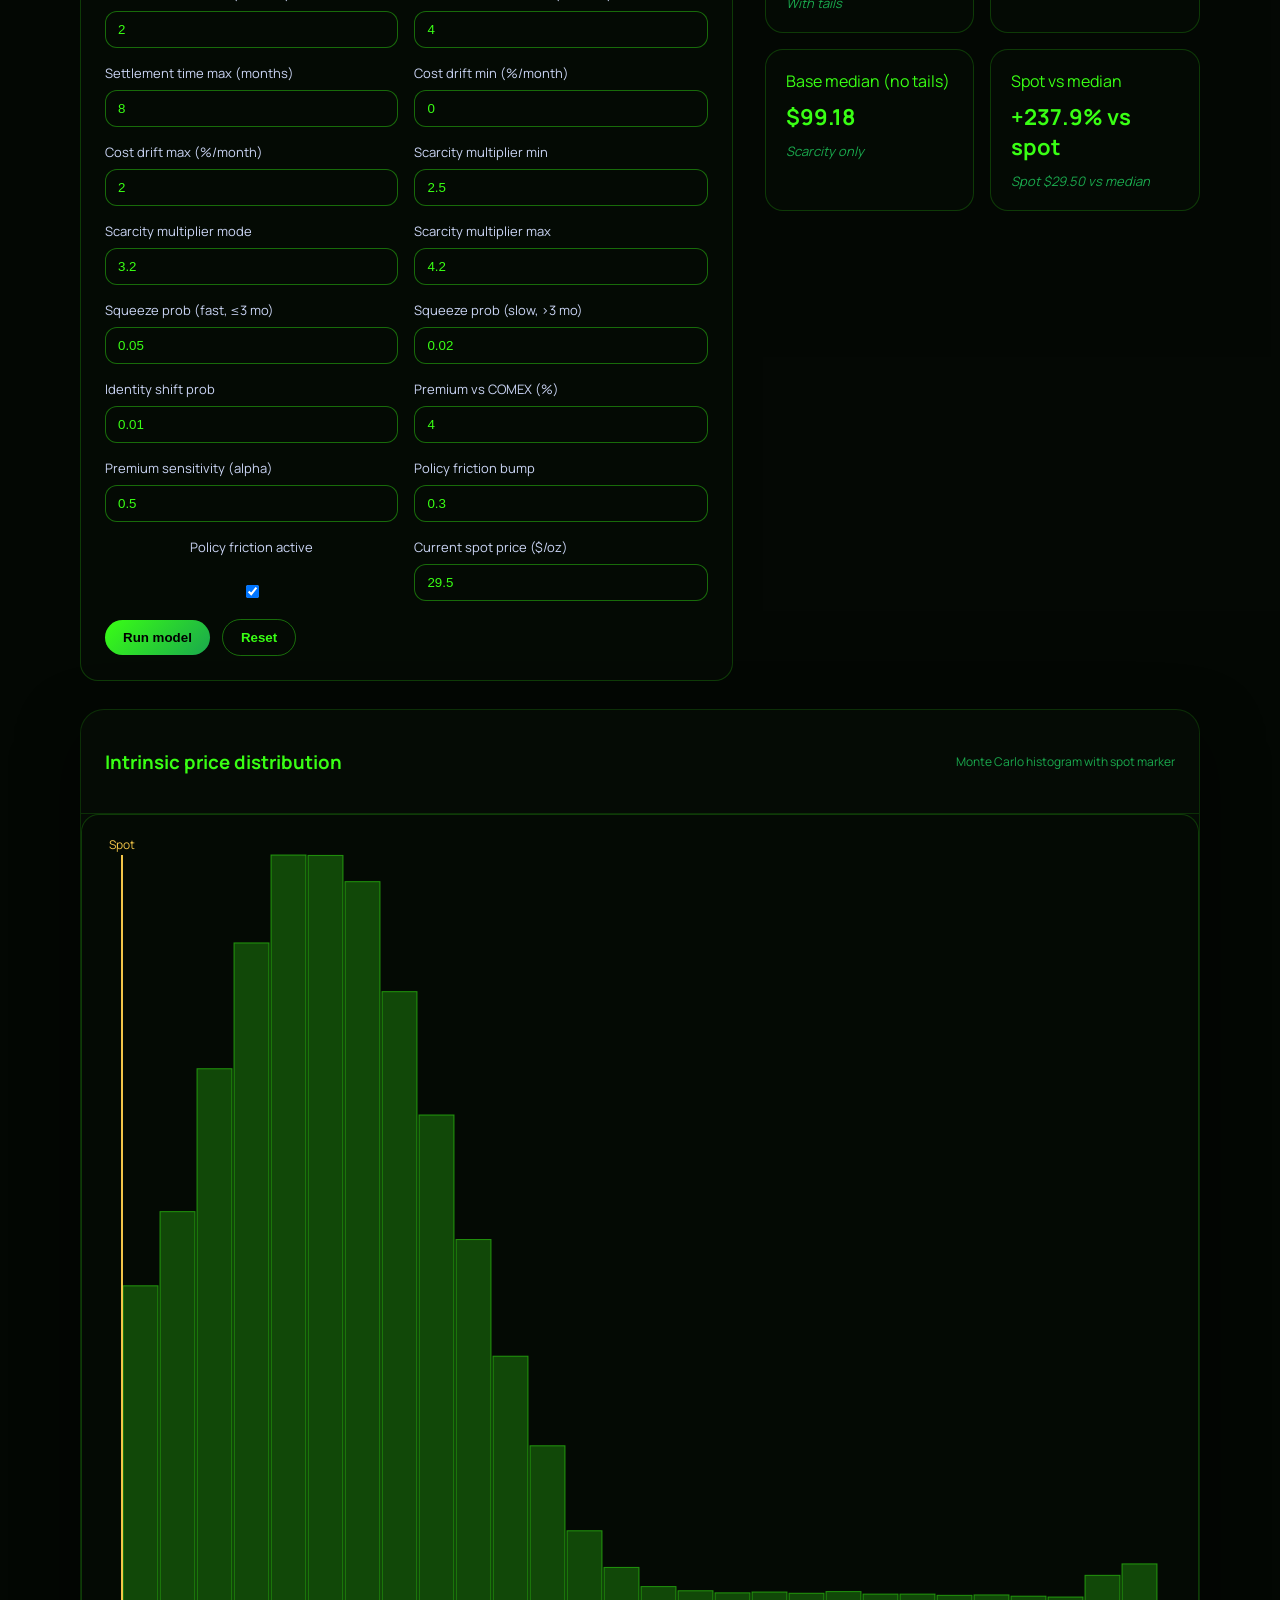
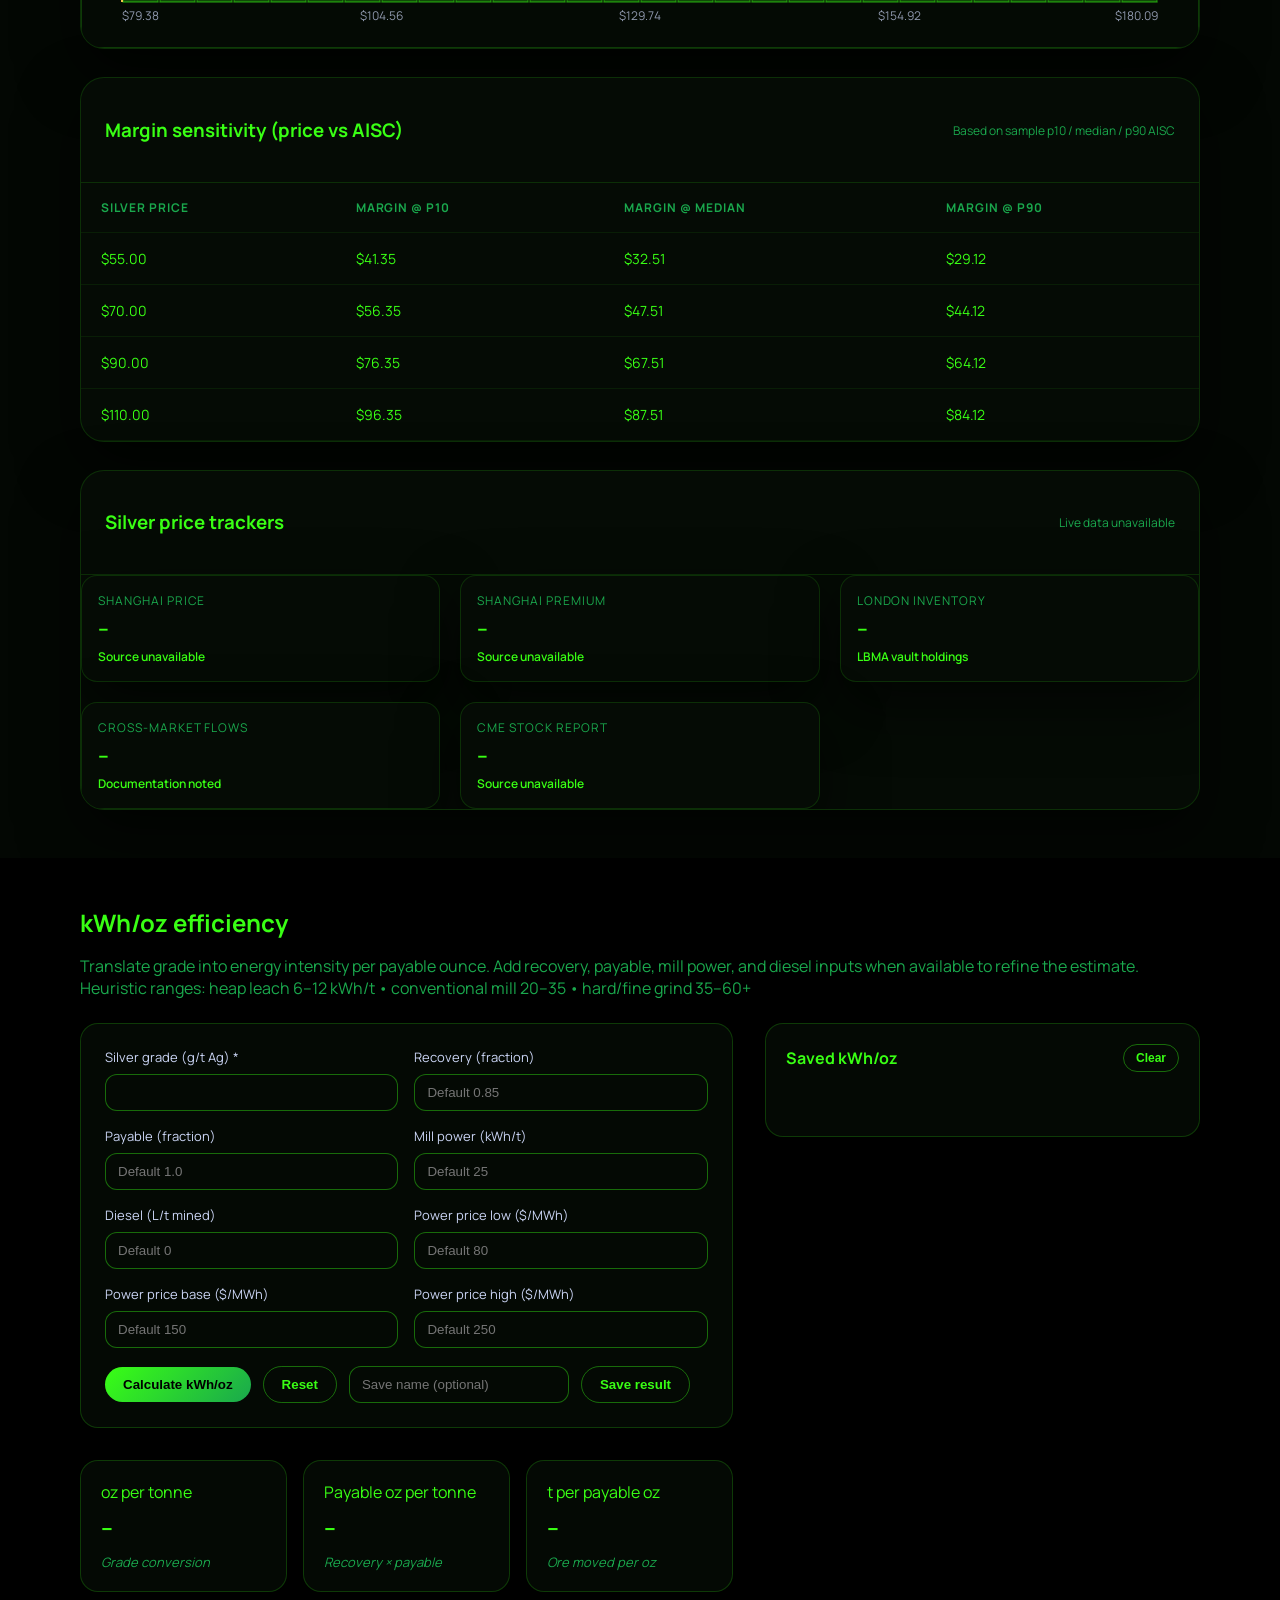
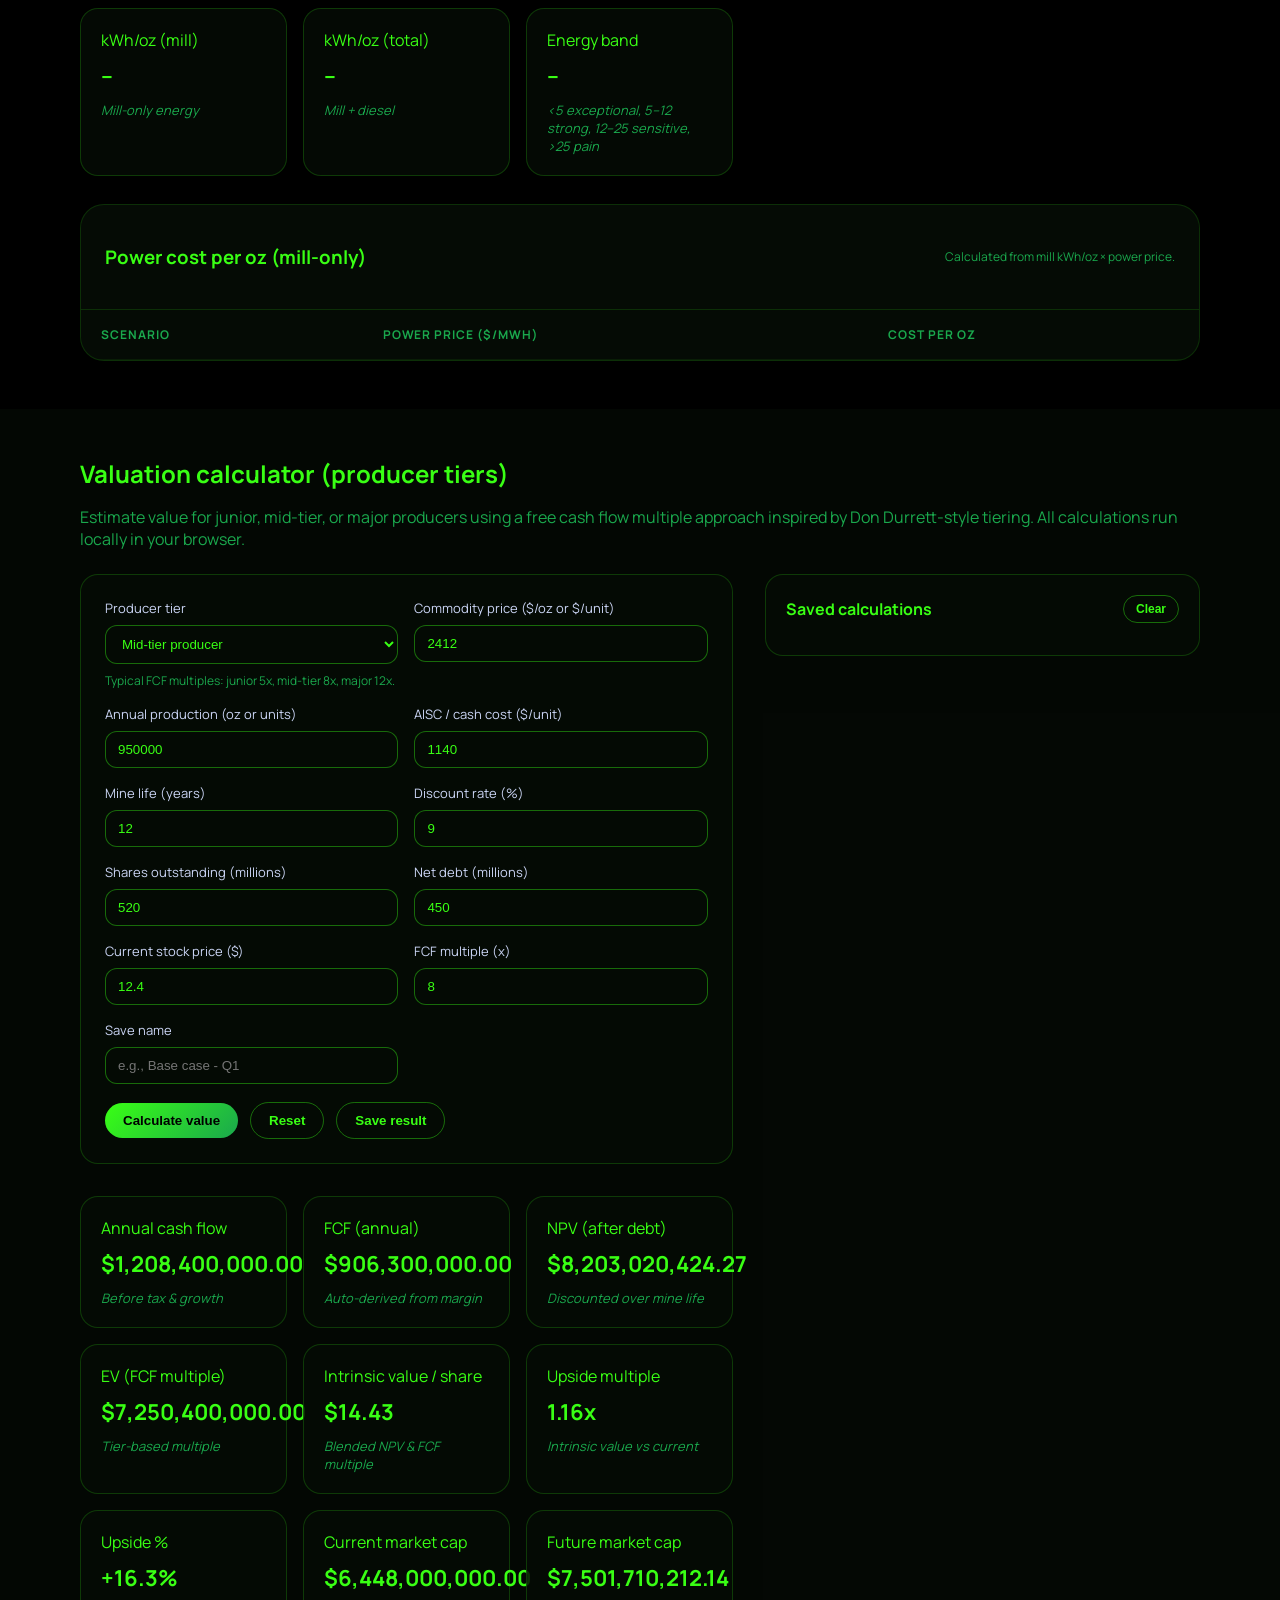
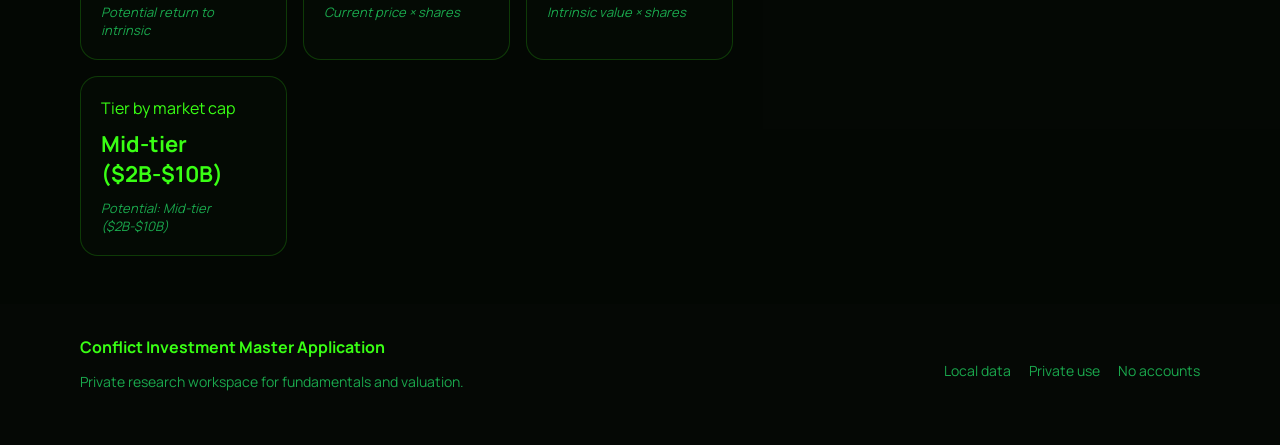
==== commit 82ca6653: "Clarify metal ratios and spot formatting" ====
--- a/index.html
+++ b/index.html
@@ -172,6 +172,11 @@
               </tr>
             </tbody>
           </table>
+          <ul class="table-note">
+            <li>Platinum/Silver: higher readings imply platinum outperformance vs silver.</li>
+            <li>Platinum/Gold: a climb suggests platinum regains share of precious-metals leadership.</li>
+            <li>Gold/Silver: a lower ratio implies silver is catching up to gold.</li>
+          </ul>
         </div>
       </section>
 
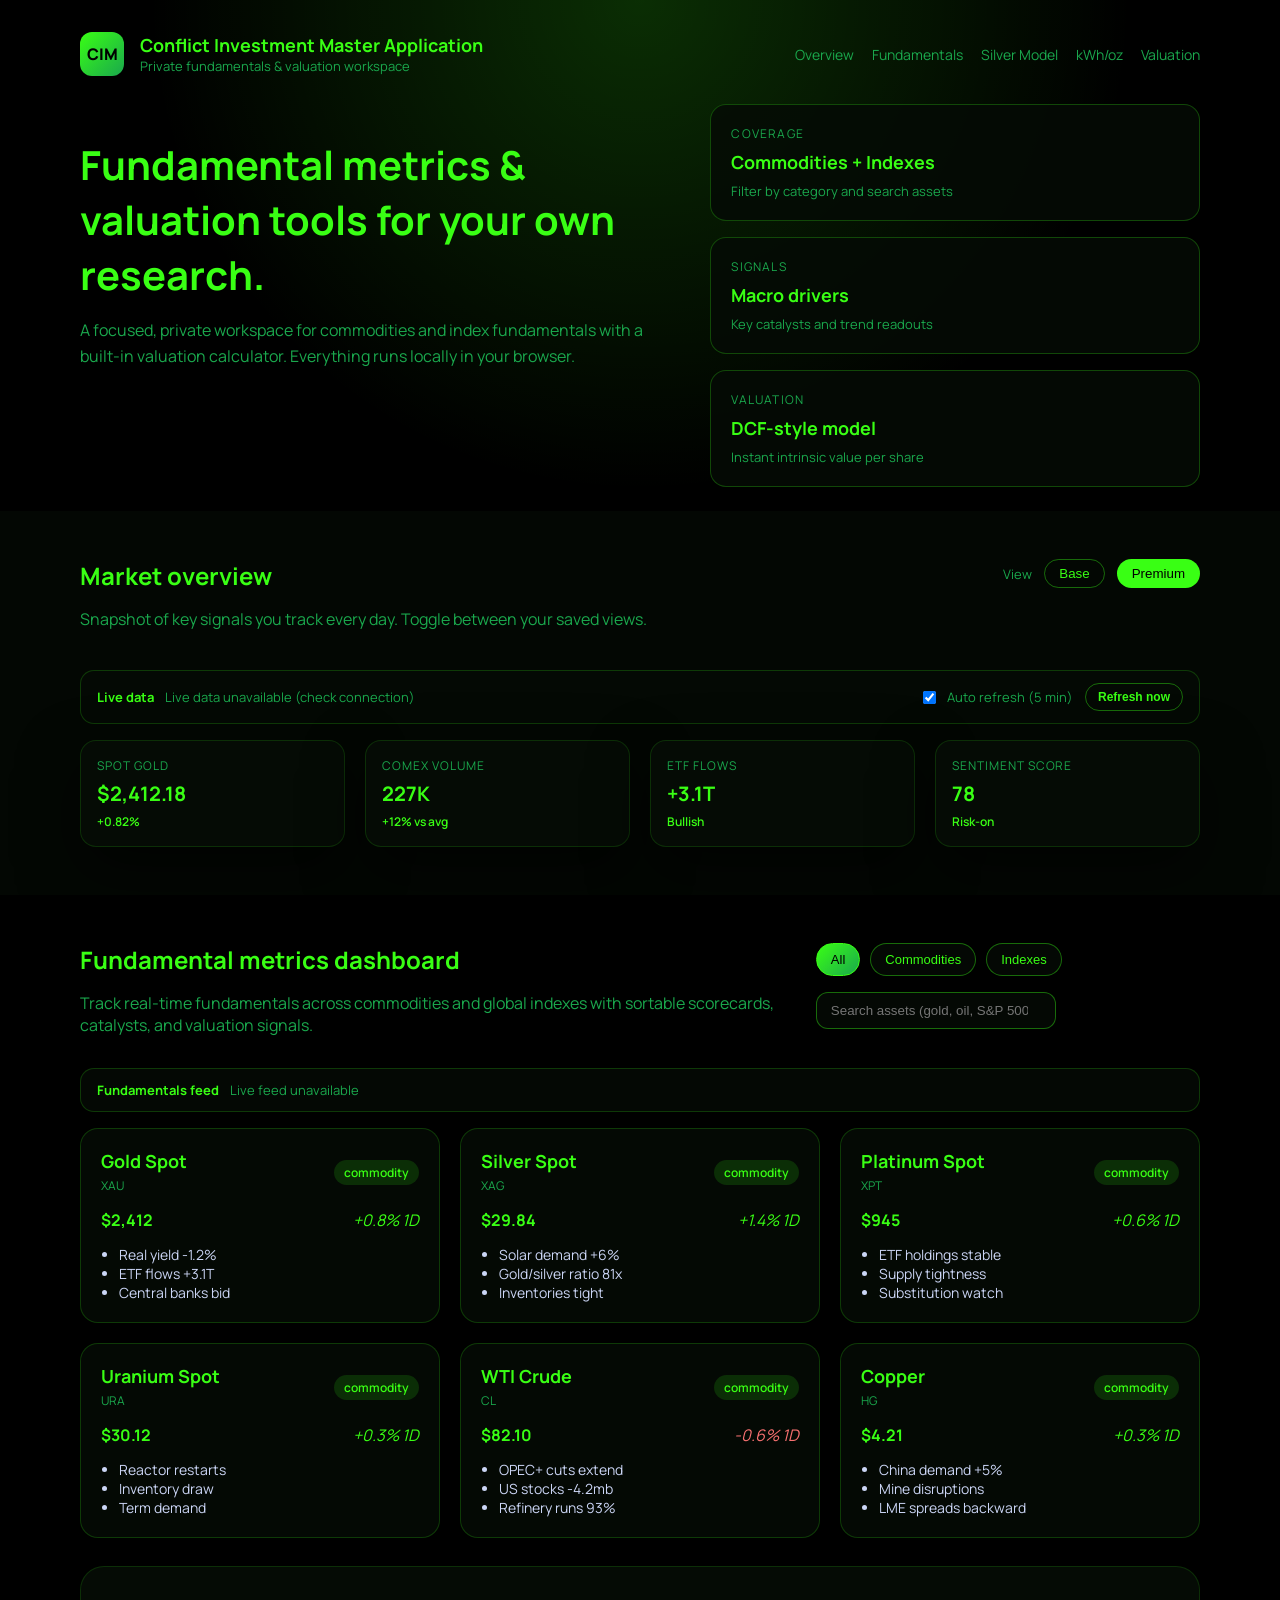
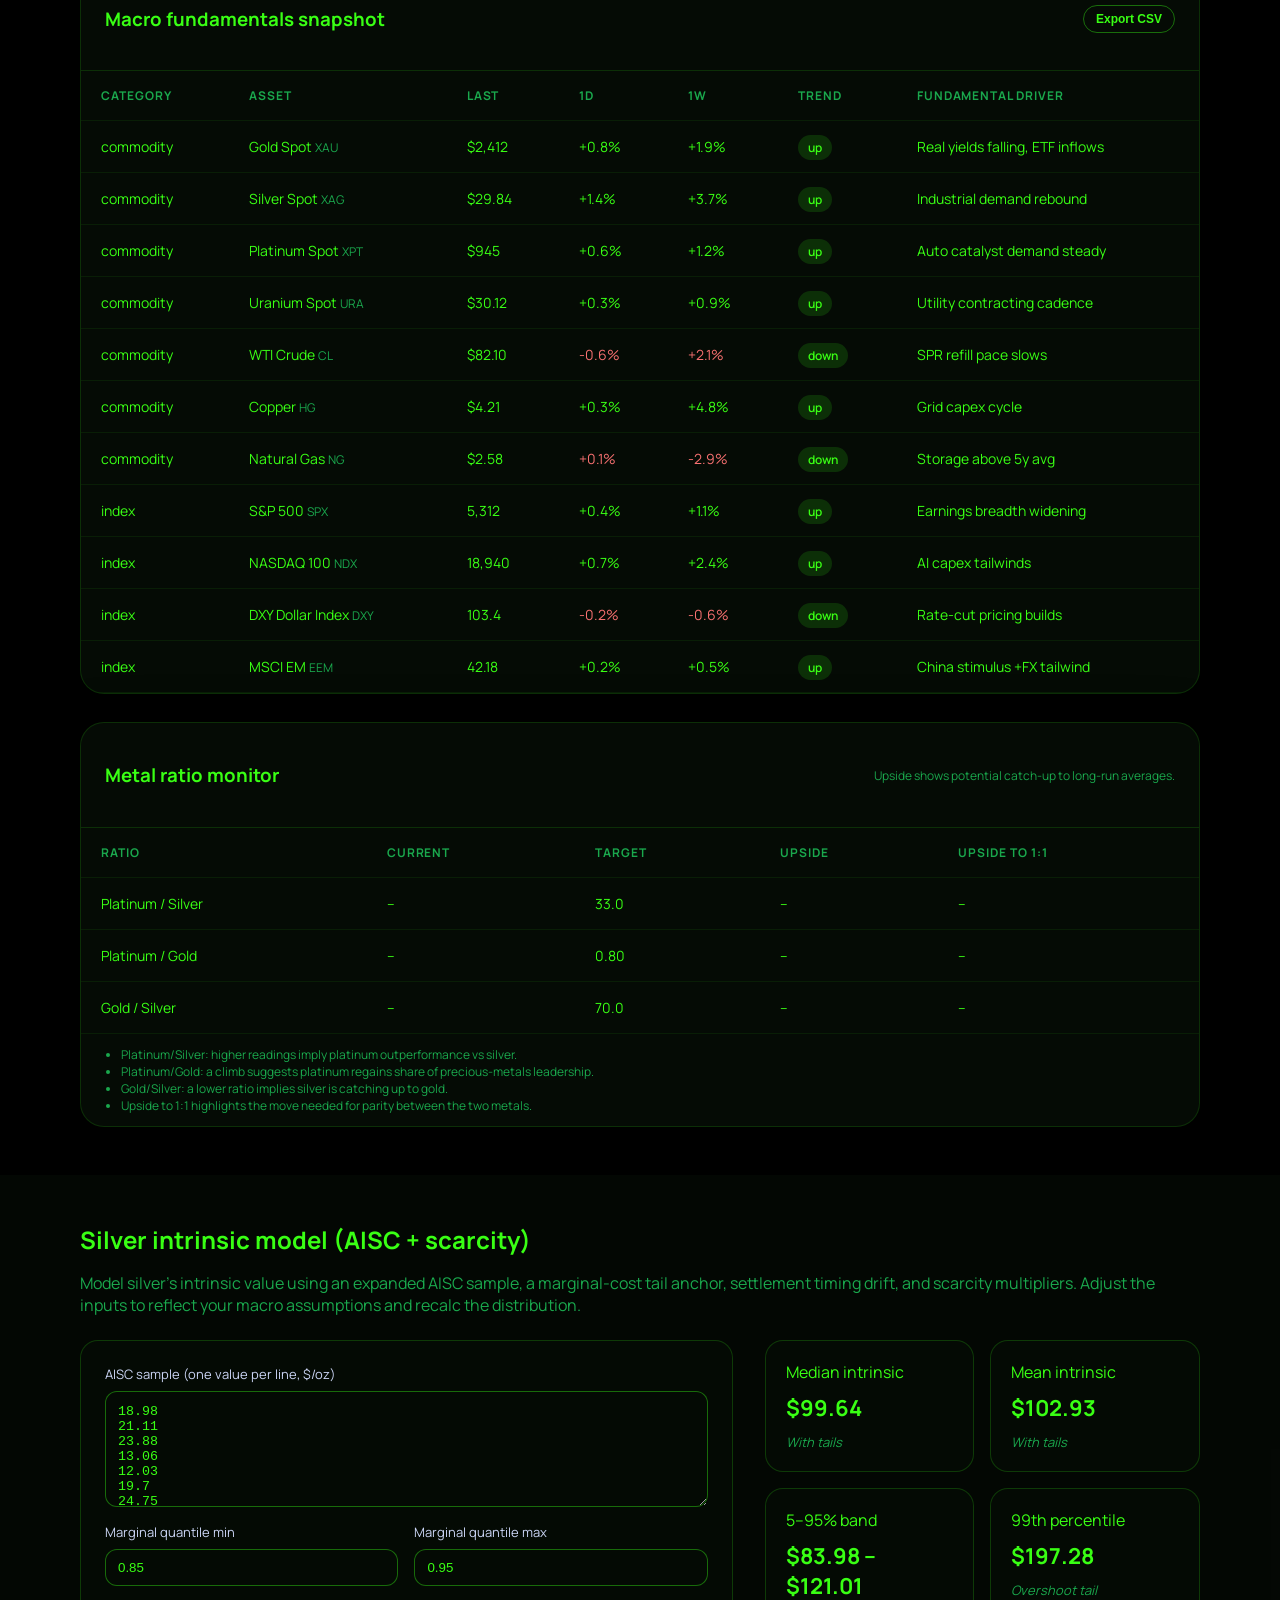
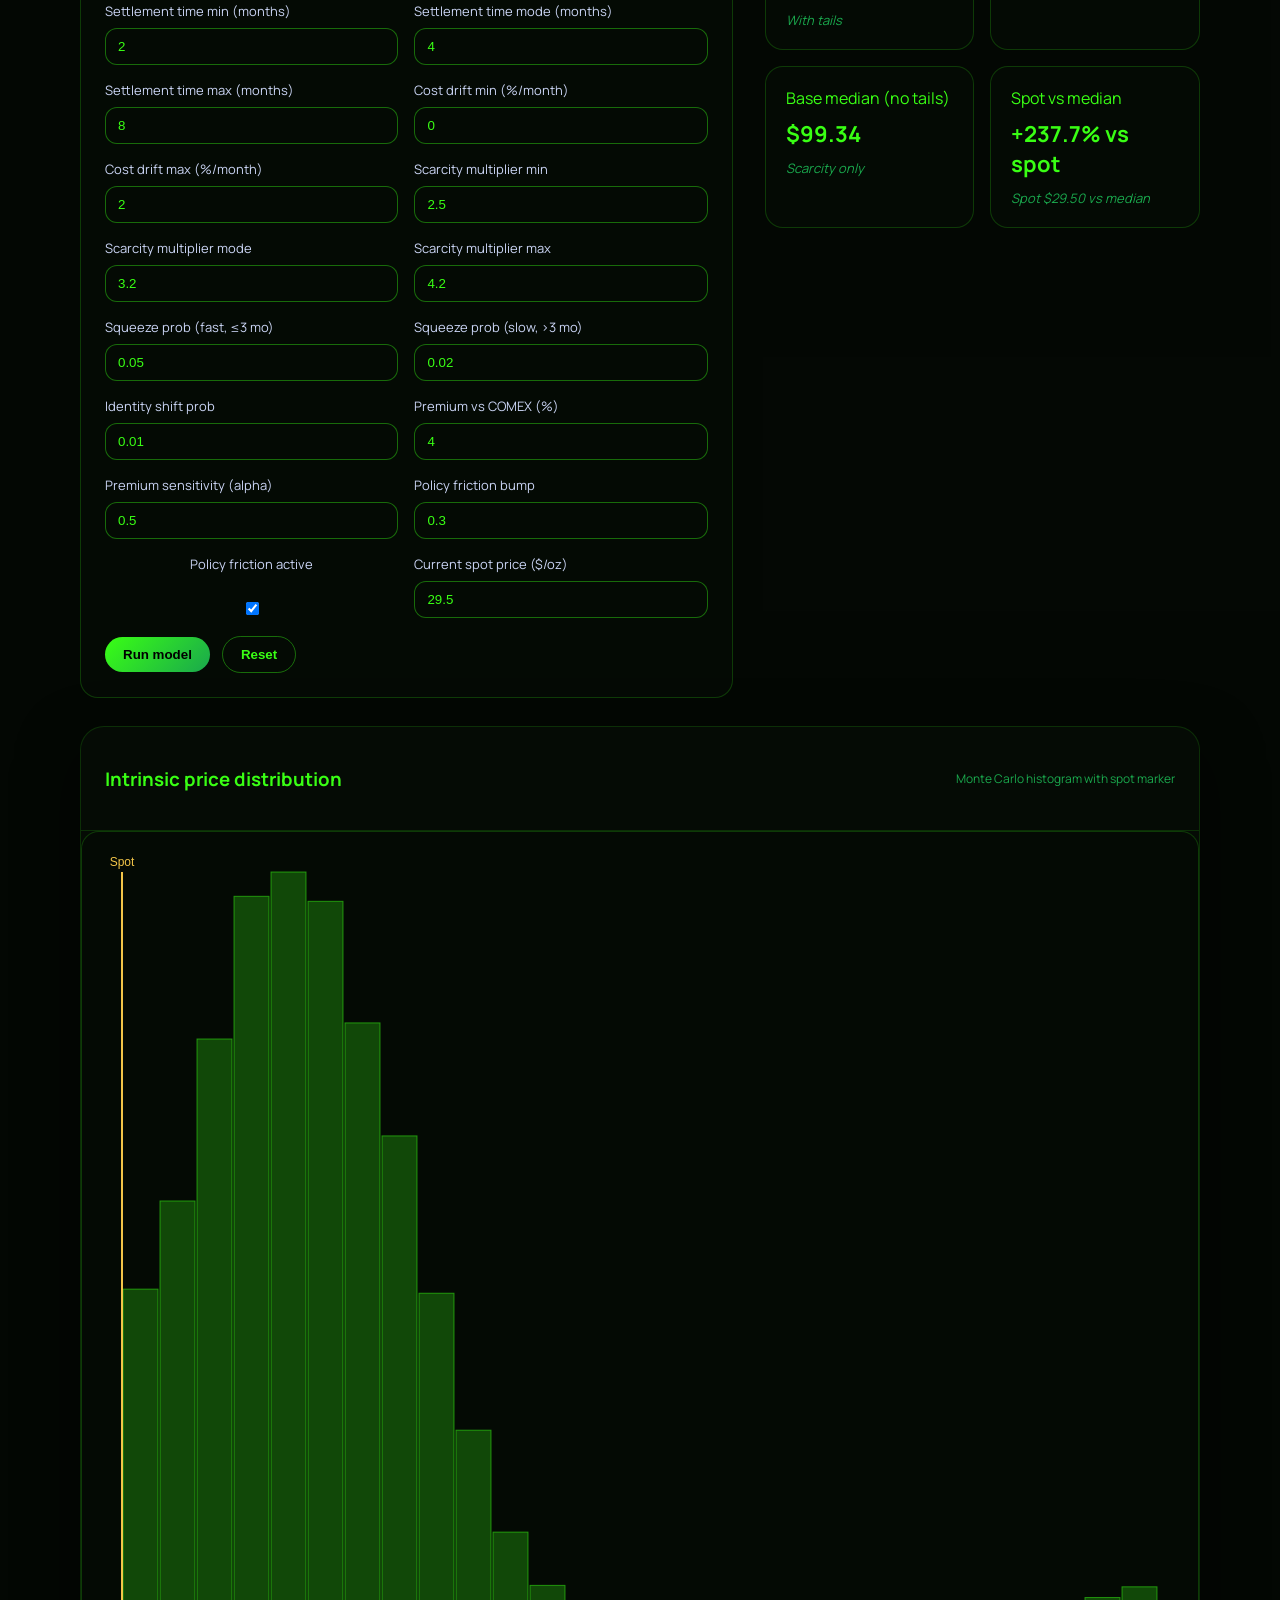
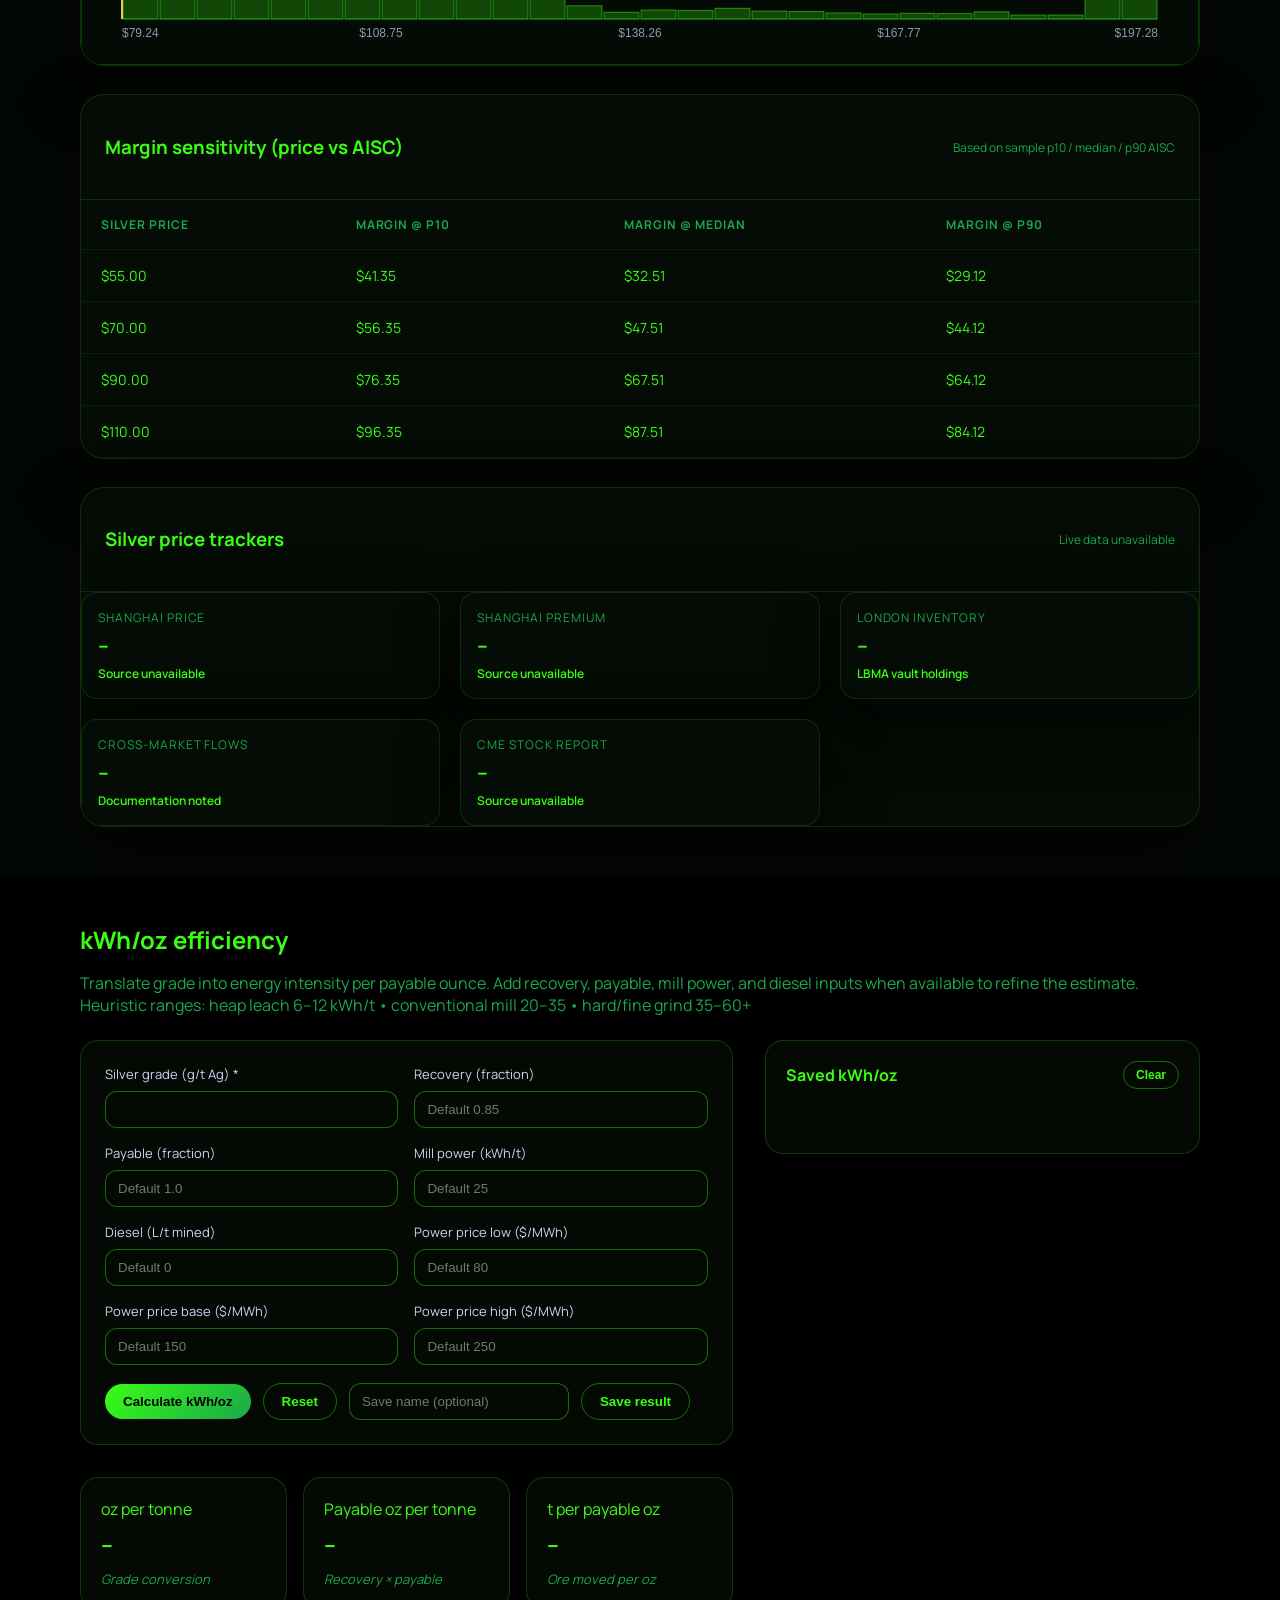
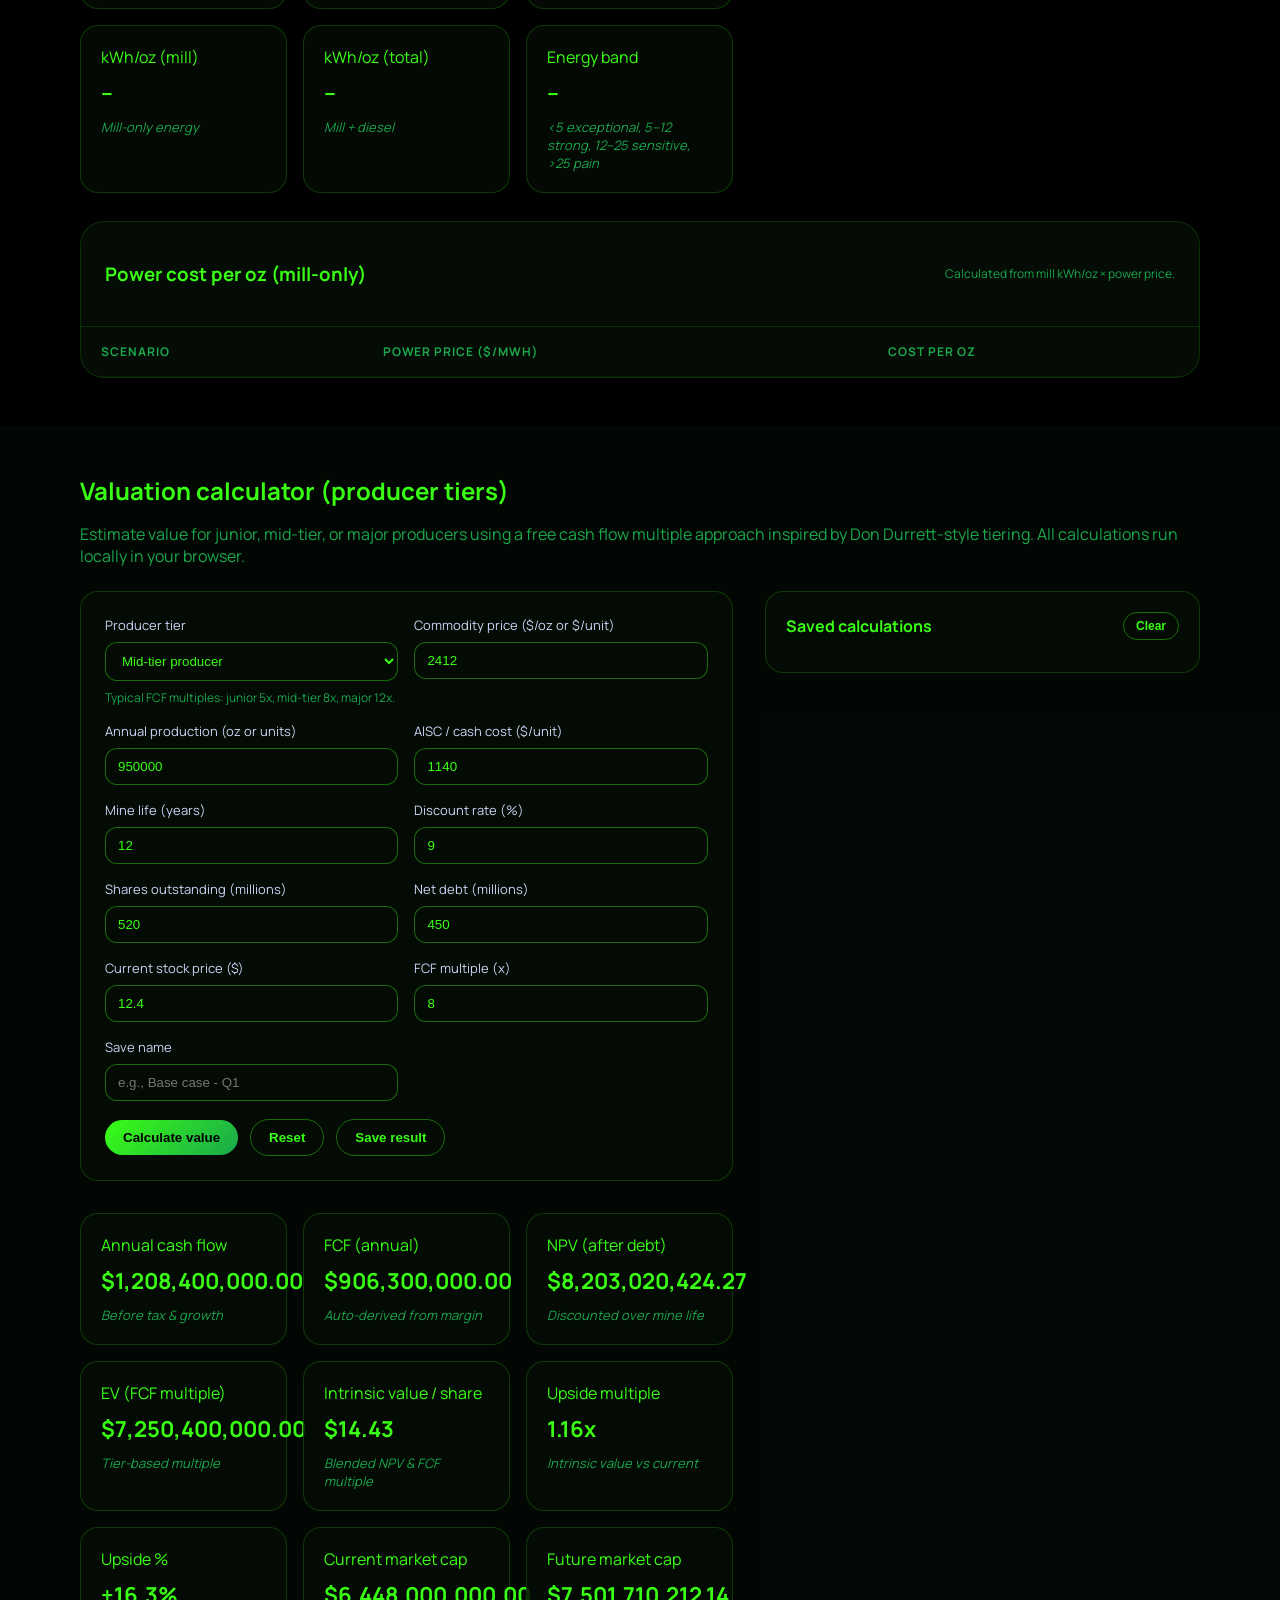
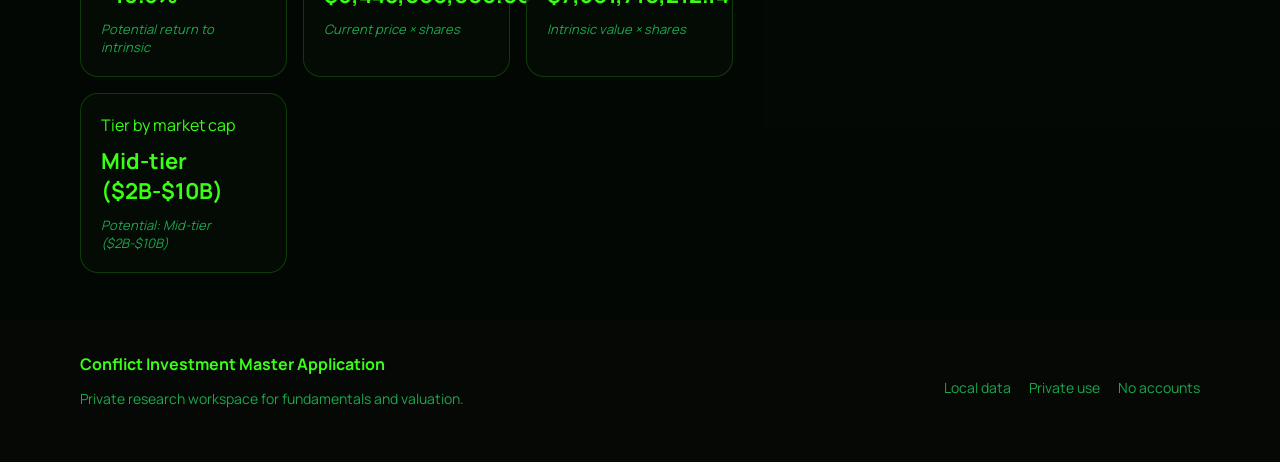
==== commit c4533672: "Add 1:1 upside to metal ratios" ====
--- a/index.html
+++ b/index.html
@@ -149,6 +149,7 @@
                 <th>Current</th>
                 <th>Target</th>
                 <th>Upside</th>
+                <th>Upside to 1:1</th>
               </tr>
             </thead>
             <tbody>
@@ -157,18 +158,21 @@
                 <td id="ratioPlatinumSilver">--</td>
                 <td id="targetPlatinumSilver">33.0</td>
                 <td id="upsidePlatinumSilver">--</td>
+                <td id="oneToOnePlatinumSilver">--</td>
               </tr>
               <tr>
                 <td>Platinum / Gold</td>
                 <td id="ratioPlatinumGold">--</td>
                 <td id="targetPlatinumGold">0.80</td>
                 <td id="upsidePlatinumGold">--</td>
+                <td id="oneToOnePlatinumGold">--</td>
               </tr>
               <tr>
                 <td>Gold / Silver</td>
                 <td id="ratioGoldSilver">--</td>
                 <td id="targetGoldSilver">70.0</td>
                 <td id="upsideGoldSilver">--</td>
+                <td id="oneToOneGoldSilver">--</td>
               </tr>
             </tbody>
           </table>
@@ -176,6 +180,7 @@
             <li>Platinum/Silver: higher readings imply platinum outperformance vs silver.</li>
             <li>Platinum/Gold: a climb suggests platinum regains share of precious-metals leadership.</li>
             <li>Gold/Silver: a lower ratio implies silver is catching up to gold.</li>
+            <li>Upside to 1:1 highlights the move needed for parity between the two metals.</li>
           </ul>
         </div>
       </section>
--- a/styles.css
+++ b/styles.css
@@ -462,6 +462,9 @@
   border: 1px solid rgba(57, 255, 20, 0.4);
   background: rgba(5, 11, 5, 0.9);
   color: var(--text);
+  pointer-events: auto;
+  position: relative;
+  z-index: 1;
 }
 
 .calculator-form textarea {
@@ -471,6 +474,9 @@
   background: rgba(5, 11, 5, 0.9);
   color: var(--text);
   resize: vertical;
+  pointer-events: auto;
+  position: relative;
+  z-index: 1;
 }
 
 .form-grid .span-two {
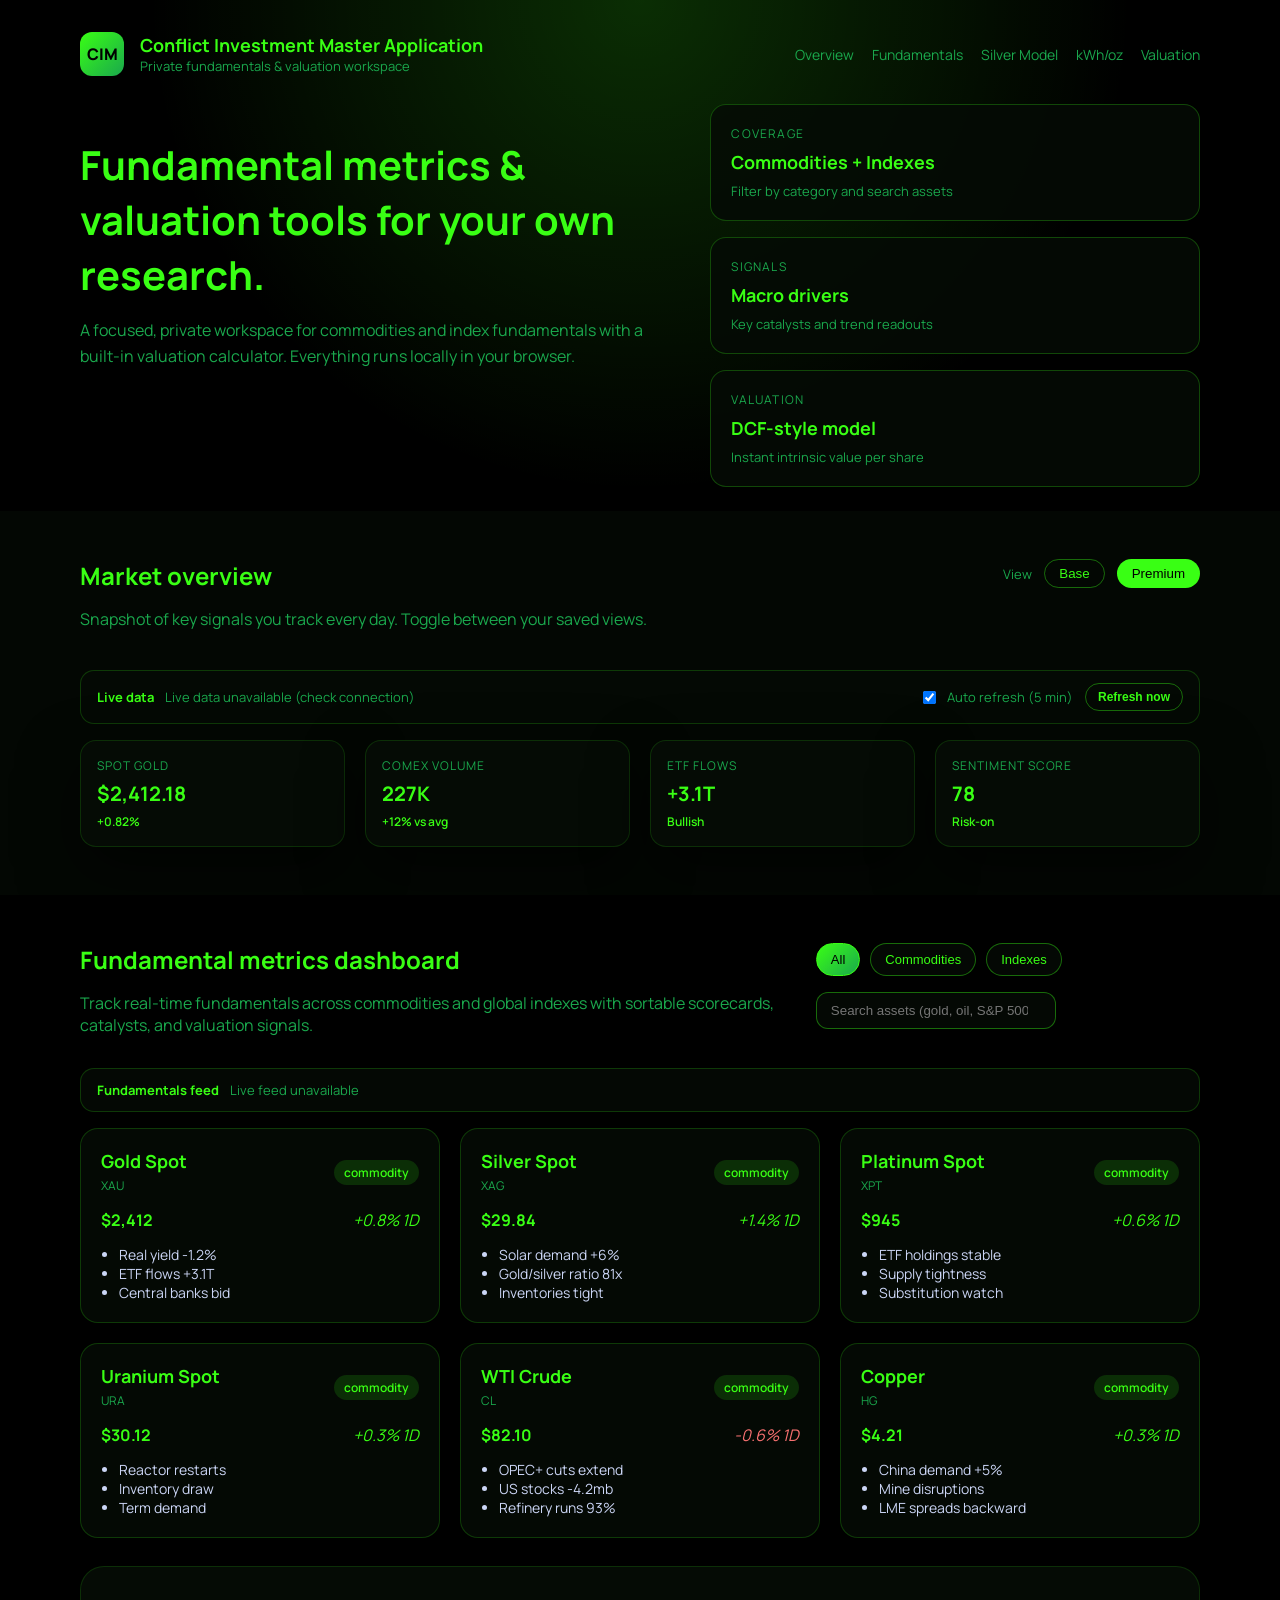
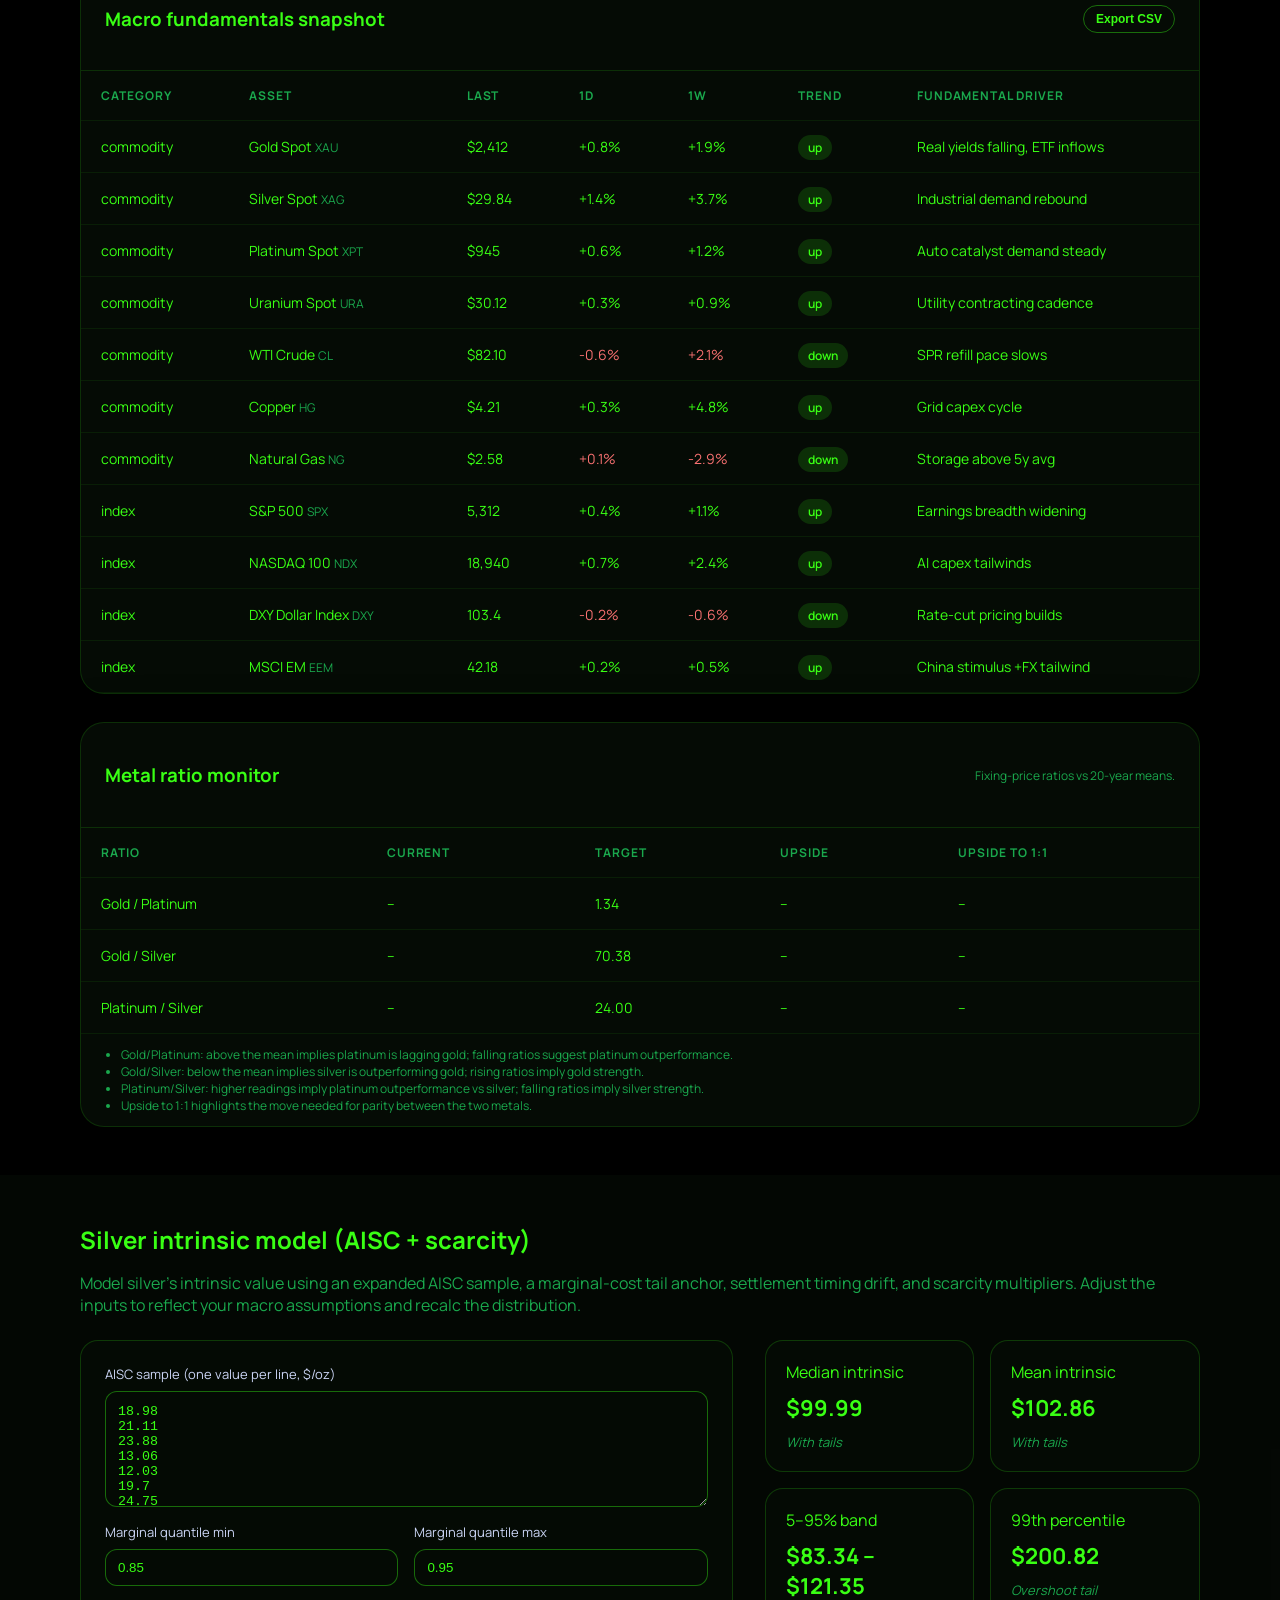
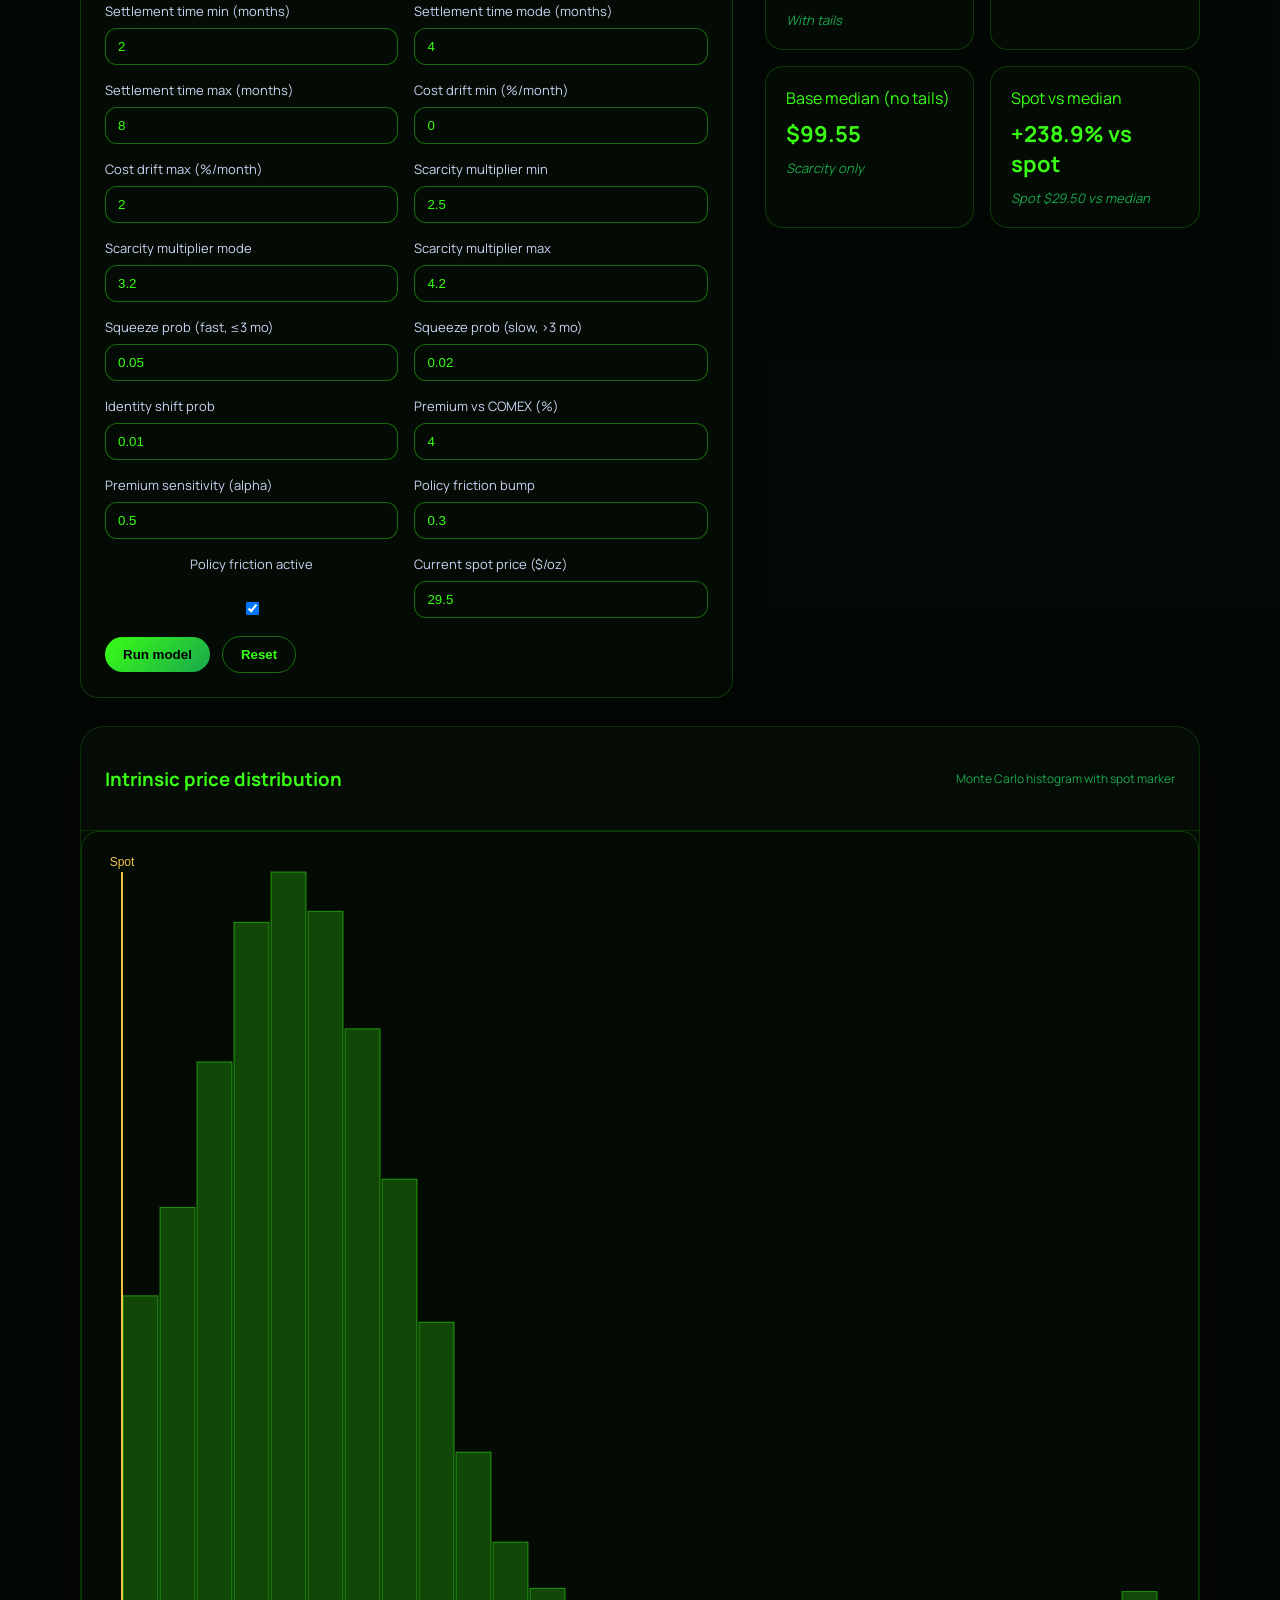
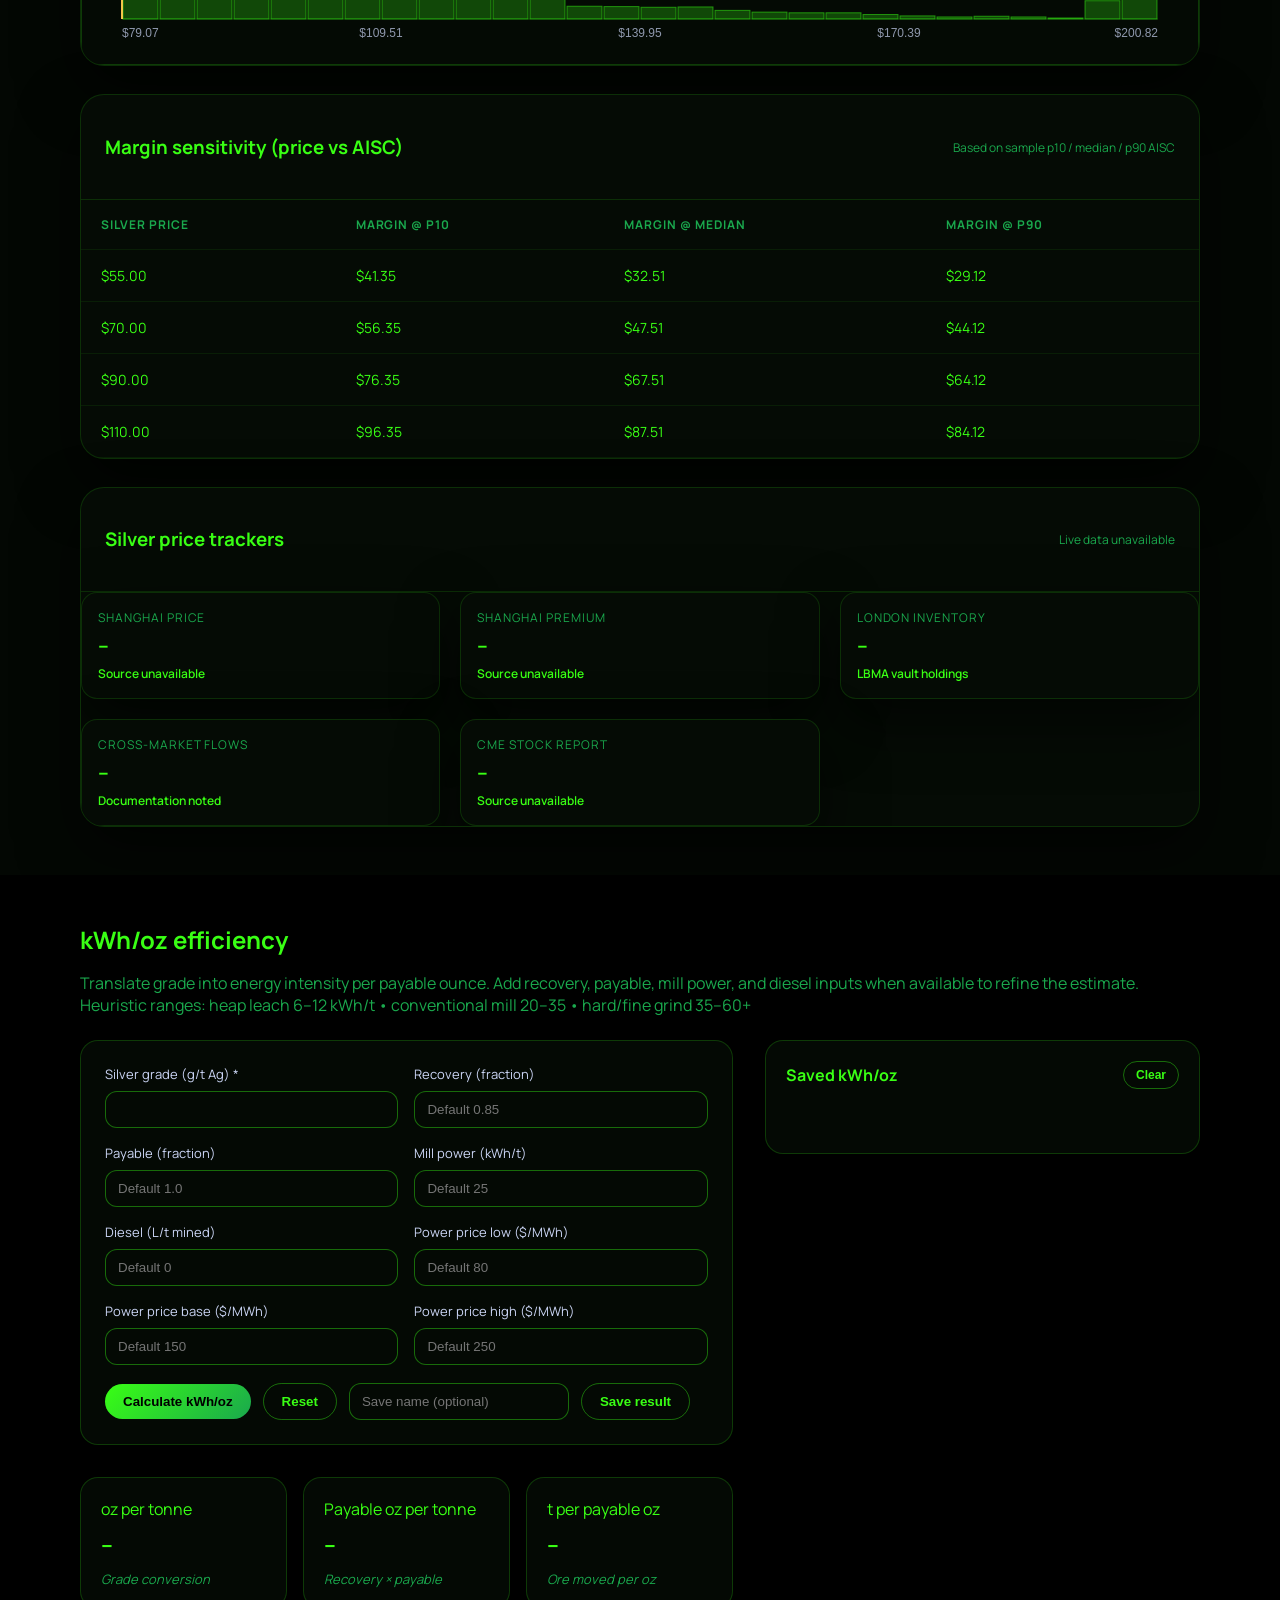
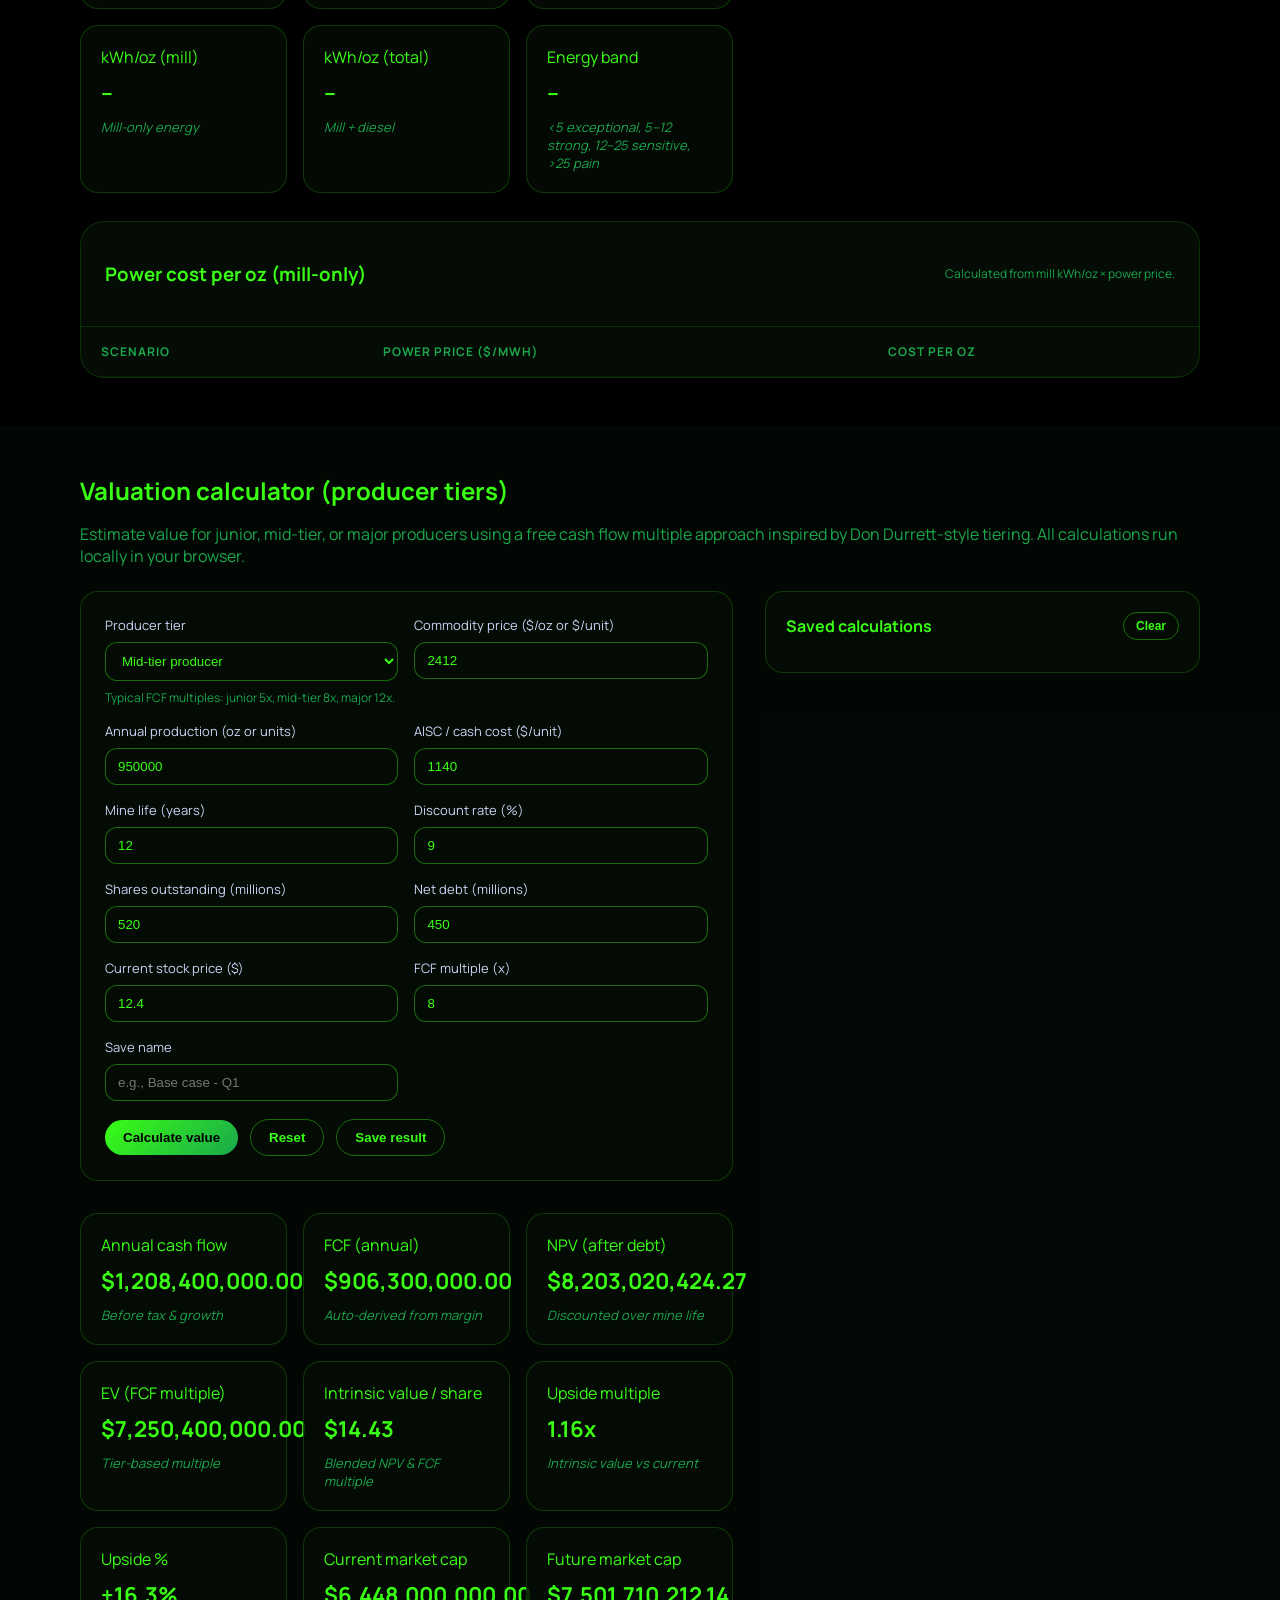
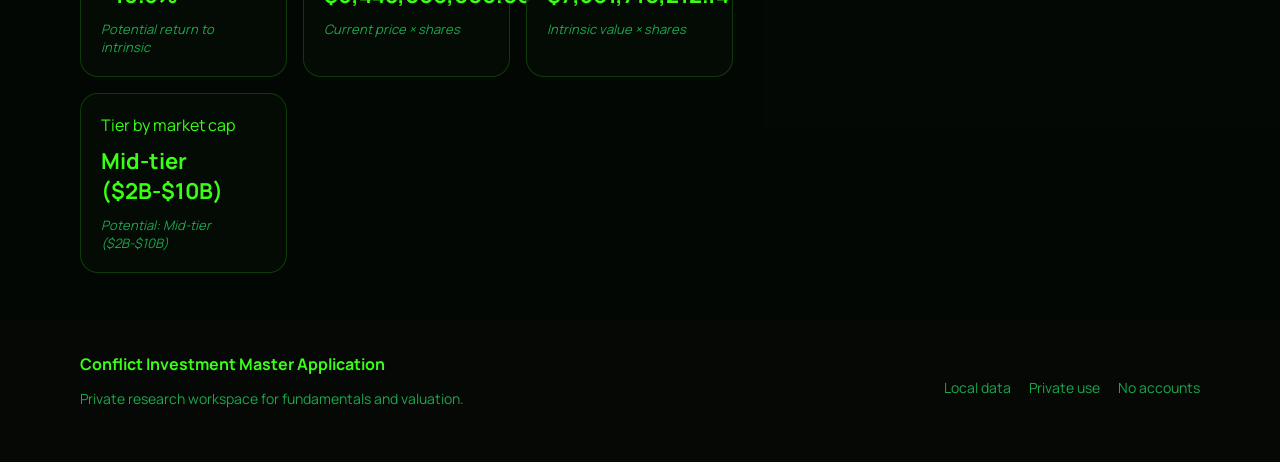
==== commit d3f0c255: "Update metal ratio baselines" ====
--- a/index.html
+++ b/index.html
@@ -140,7 +140,7 @@
         <div class="table-card">
           <div class="table-header">
             <h3>Metal ratio monitor</h3>
-            <span class="table-note">Upside shows potential catch-up to long-run averages.</span>
+            <span class="table-note">Fixing-price ratios vs 20-year means.</span>
           </div>
           <table>
             <thead>
@@ -154,32 +154,32 @@
             </thead>
             <tbody>
               <tr>
-                <td>Platinum / Silver</td>
-                <td id="ratioPlatinumSilver">--</td>
-                <td id="targetPlatinumSilver">33.0</td>
-                <td id="upsidePlatinumSilver">--</td>
-                <td id="oneToOnePlatinumSilver">--</td>
-              </tr>
-              <tr>
-                <td>Platinum / Gold</td>
-                <td id="ratioPlatinumGold">--</td>
-                <td id="targetPlatinumGold">0.80</td>
-                <td id="upsidePlatinumGold">--</td>
-                <td id="oneToOnePlatinumGold">--</td>
+                <td>Gold / Platinum</td>
+                <td id="ratioGoldPlatinum">--</td>
+                <td id="targetGoldPlatinum">1.34</td>
+                <td id="upsideGoldPlatinum">--</td>
+                <td id="oneToOneGoldPlatinum">--</td>
               </tr>
               <tr>
                 <td>Gold / Silver</td>
                 <td id="ratioGoldSilver">--</td>
-                <td id="targetGoldSilver">70.0</td>
+                <td id="targetGoldSilver">70.38</td>
                 <td id="upsideGoldSilver">--</td>
                 <td id="oneToOneGoldSilver">--</td>
+              </tr>
+              <tr>
+                <td>Platinum / Silver</td>
+                <td id="ratioPlatinumSilver">--</td>
+                <td id="targetPlatinumSilver">24.00</td>
+                <td id="upsidePlatinumSilver">--</td>
+                <td id="oneToOnePlatinumSilver">--</td>
               </tr>
             </tbody>
           </table>
           <ul class="table-note">
-            <li>Platinum/Silver: higher readings imply platinum outperformance vs silver.</li>
-            <li>Platinum/Gold: a climb suggests platinum regains share of precious-metals leadership.</li>
-            <li>Gold/Silver: a lower ratio implies silver is catching up to gold.</li>
+            <li>Gold/Platinum: above the mean implies platinum is lagging gold; falling ratios suggest platinum outperformance.</li>
+            <li>Gold/Silver: below the mean implies silver is outperforming gold; rising ratios imply gold strength.</li>
+            <li>Platinum/Silver: higher readings imply platinum outperformance vs silver; falling ratios imply silver strength.</li>
             <li>Upside to 1:1 highlights the move needed for parity between the two metals.</li>
           </ul>
         </div>
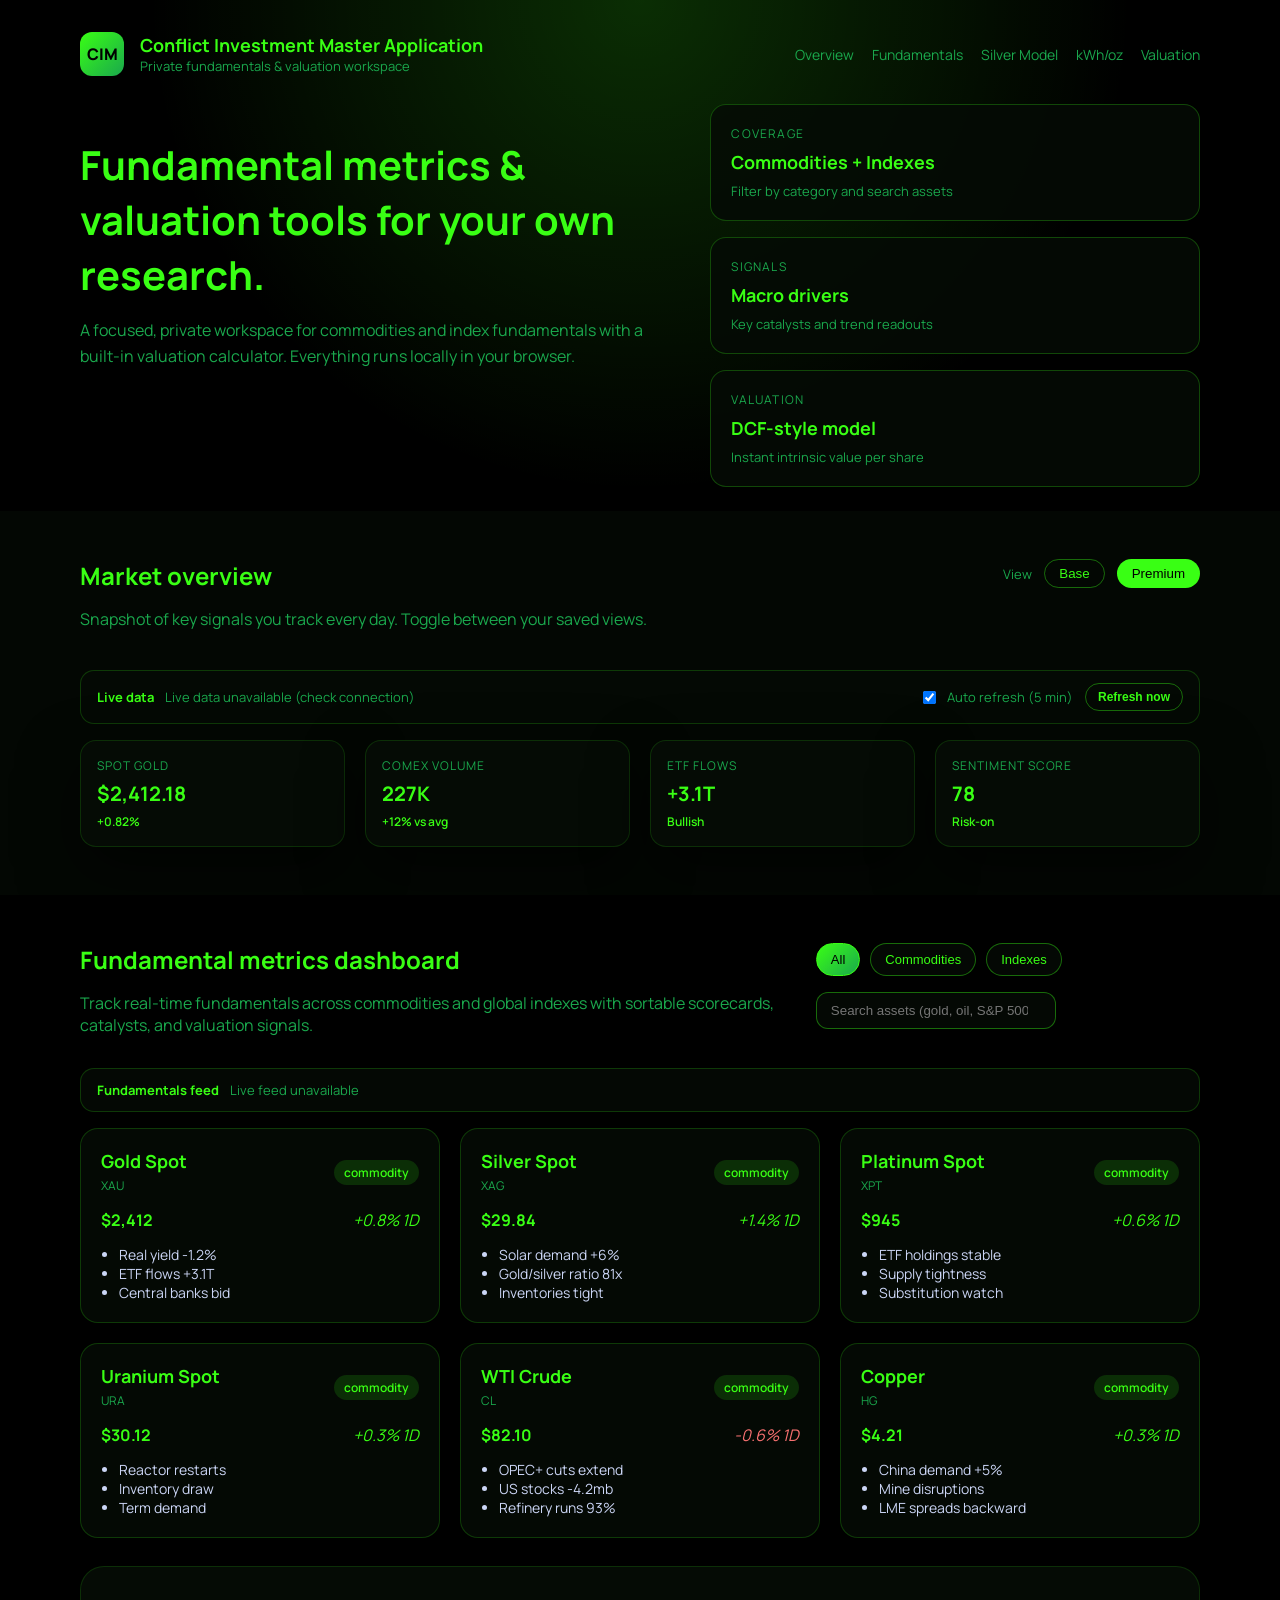
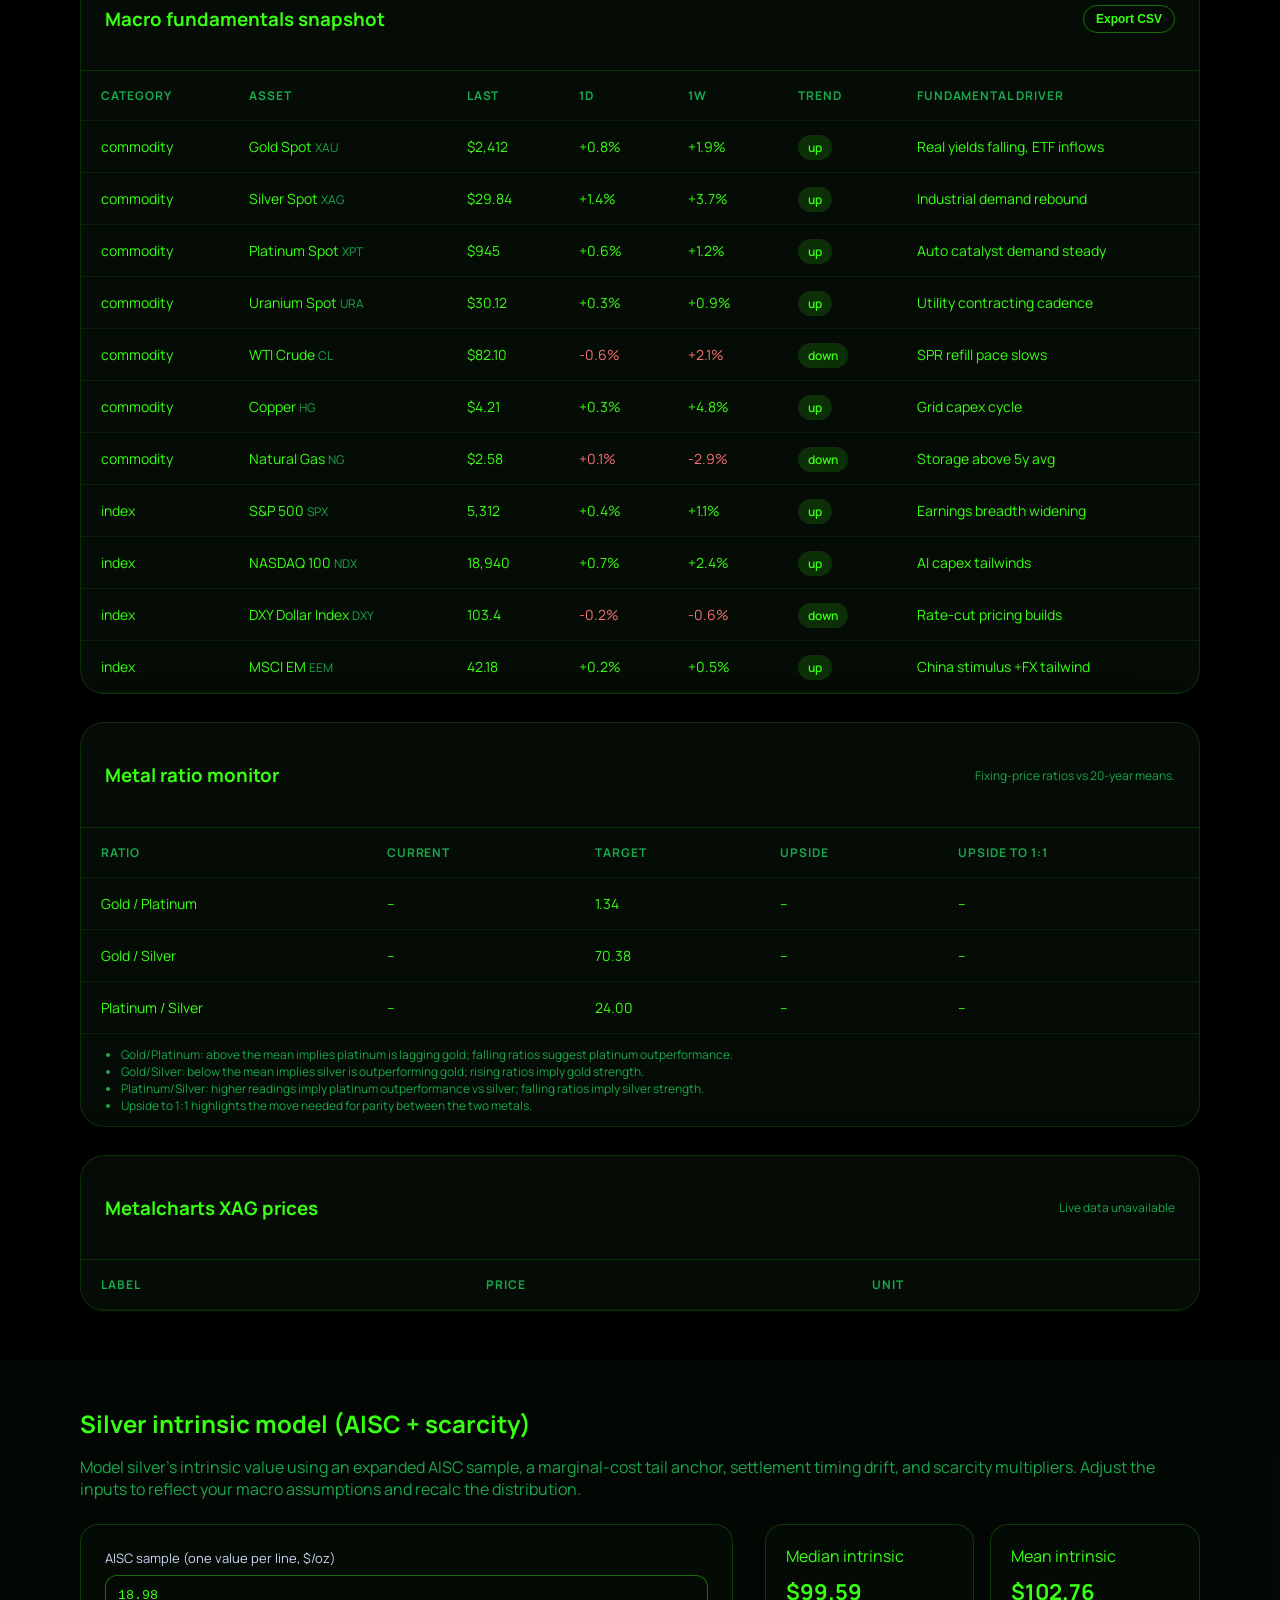
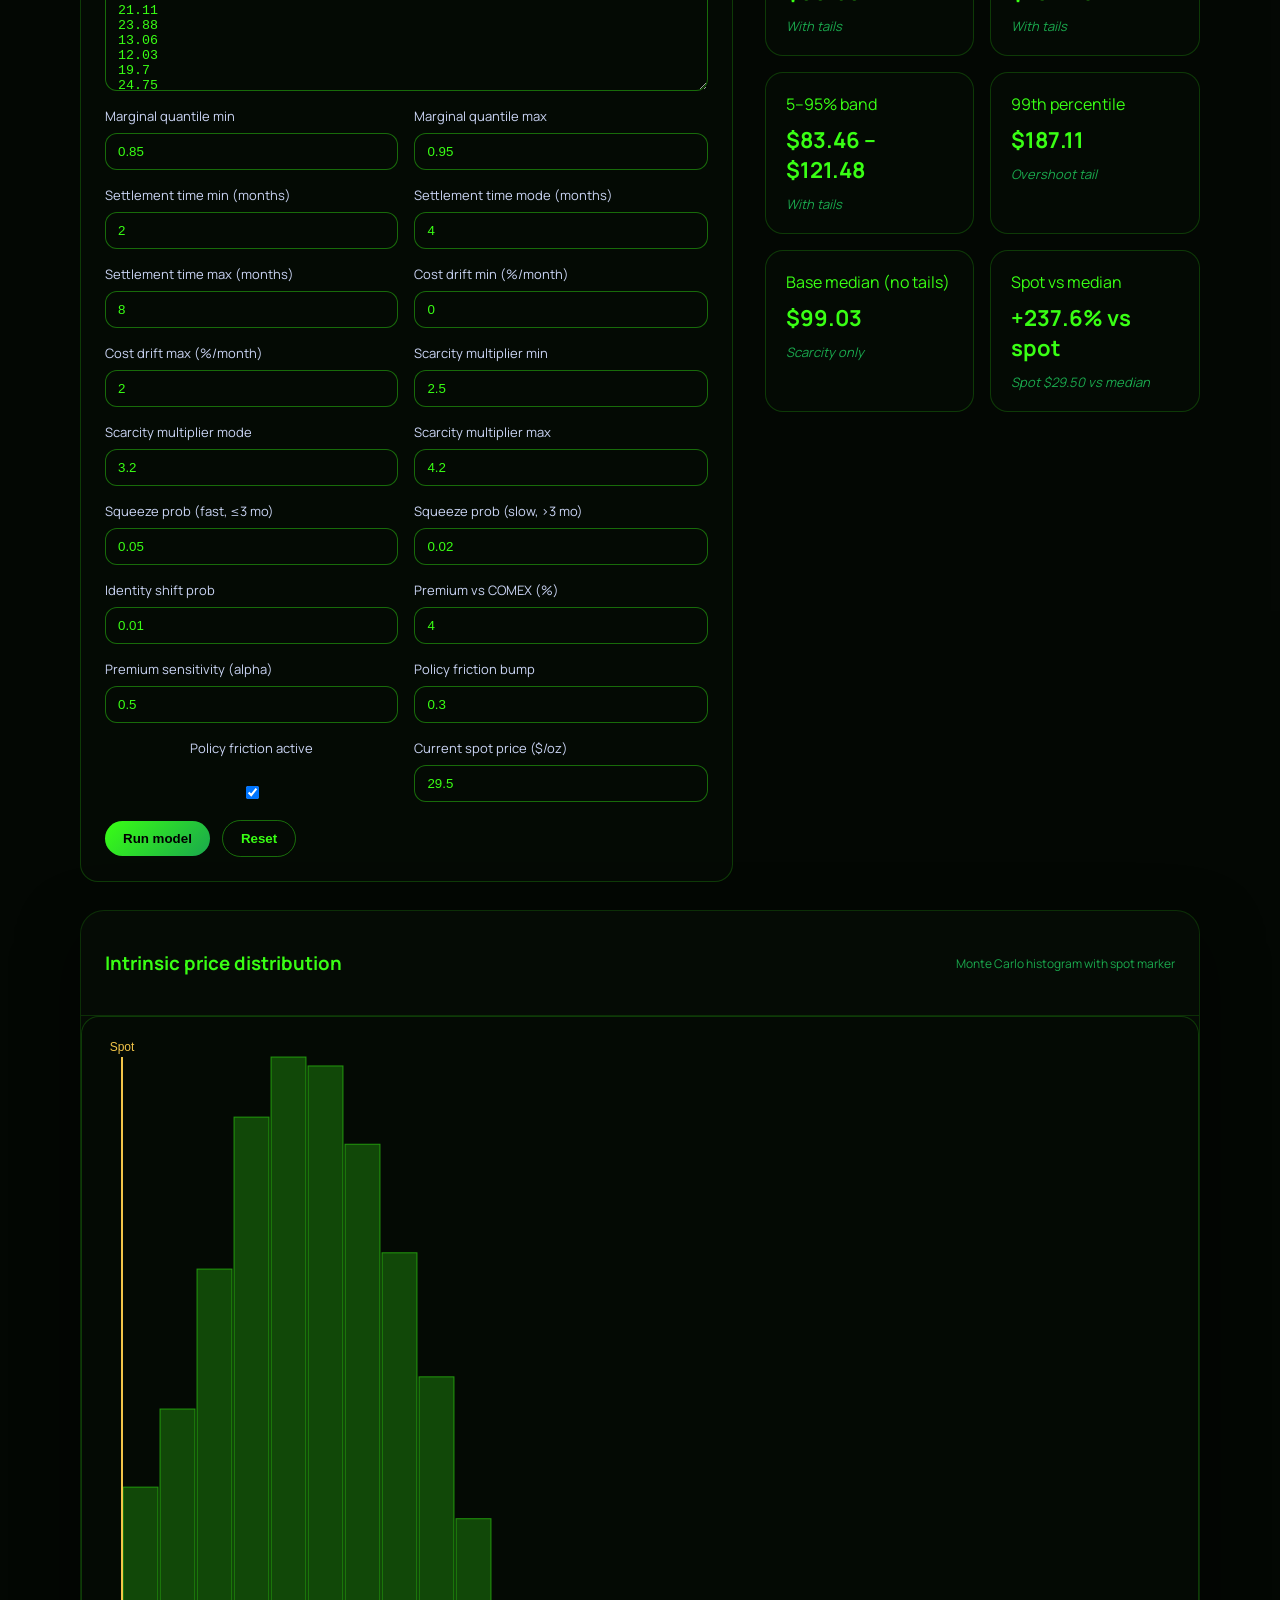
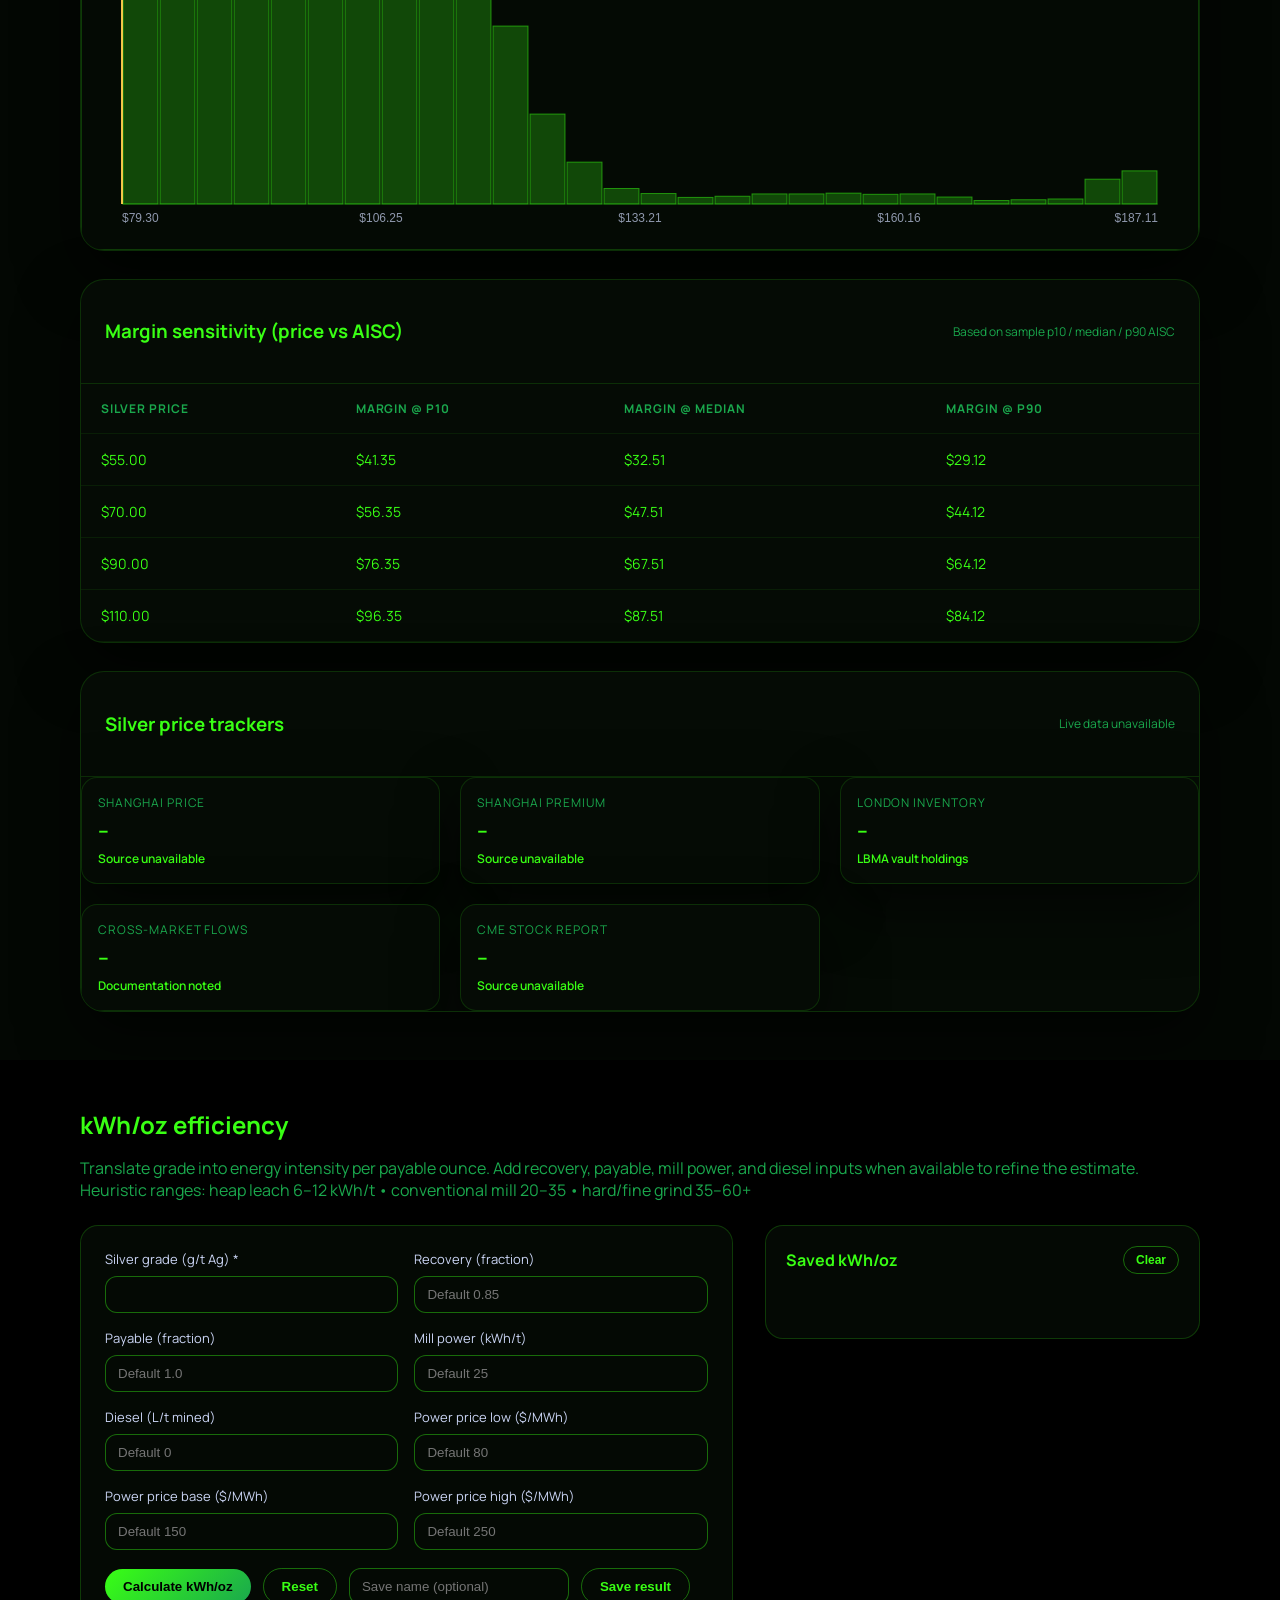
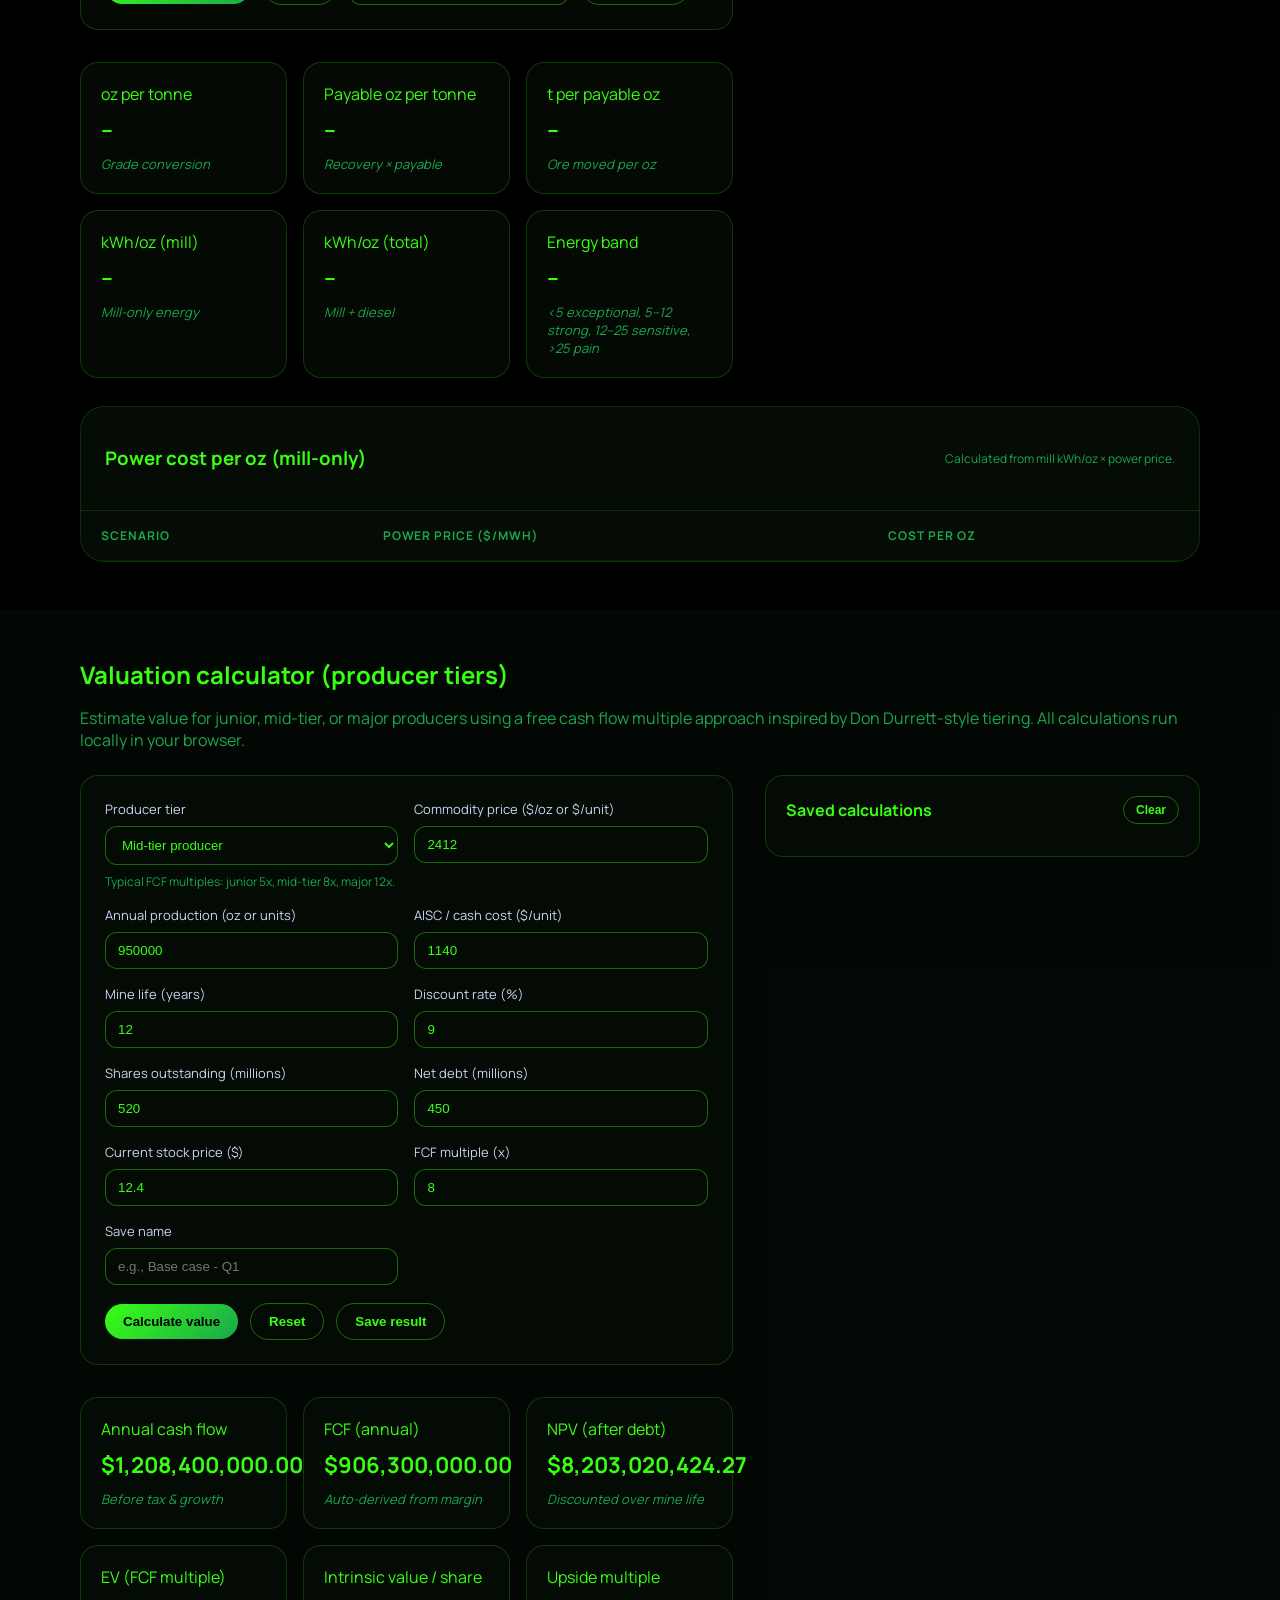
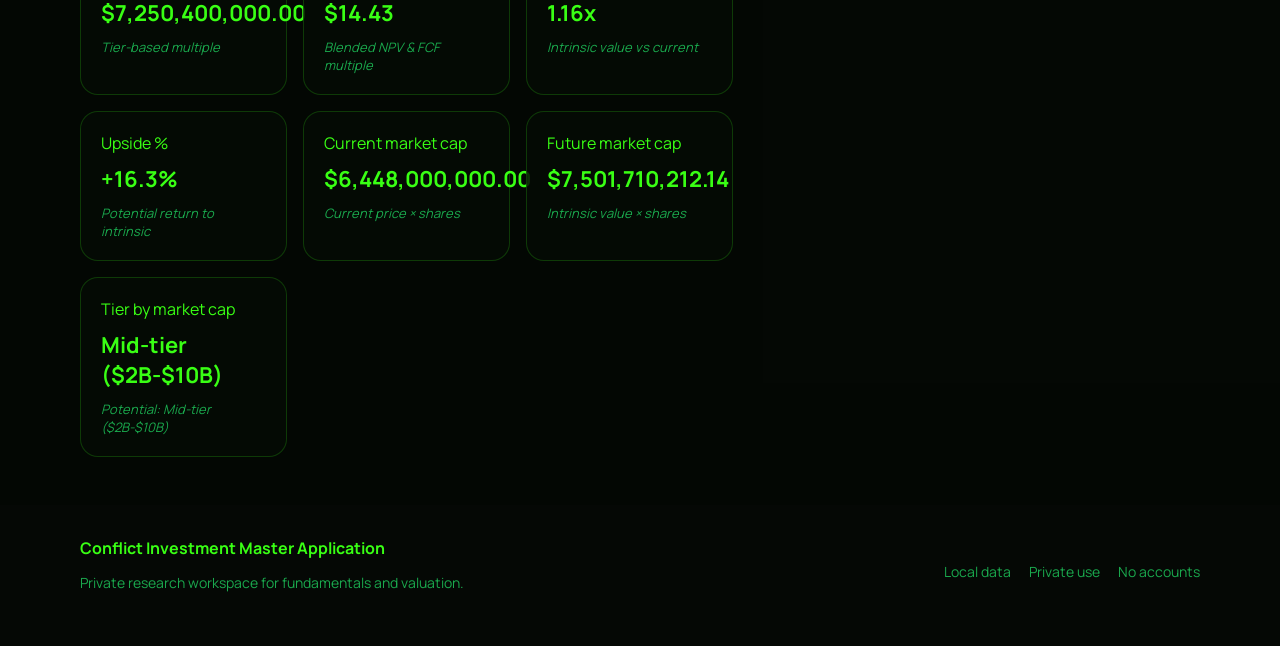
==== commit 88754424: "Add Metalcharts XAG price table" ====
--- a/index.html
+++ b/index.html
@@ -183,6 +183,22 @@
             <li>Upside to 1:1 highlights the move needed for parity between the two metals.</li>
           </ul>
         </div>
+        <div class="table-card">
+          <div class="table-header">
+            <h3>Metalcharts XAG prices</h3>
+            <span class="table-note" id="metalchartsXagStatus">Awaiting data</span>
+          </div>
+          <table>
+            <thead>
+              <tr>
+                <th>Label</th>
+                <th>Price</th>
+                <th>Unit</th>
+              </tr>
+            </thead>
+            <tbody id="metalchartsXagBody"></tbody>
+          </table>
+        </div>
       </section>
 
       <section id="silver-model" class="section section-muted">
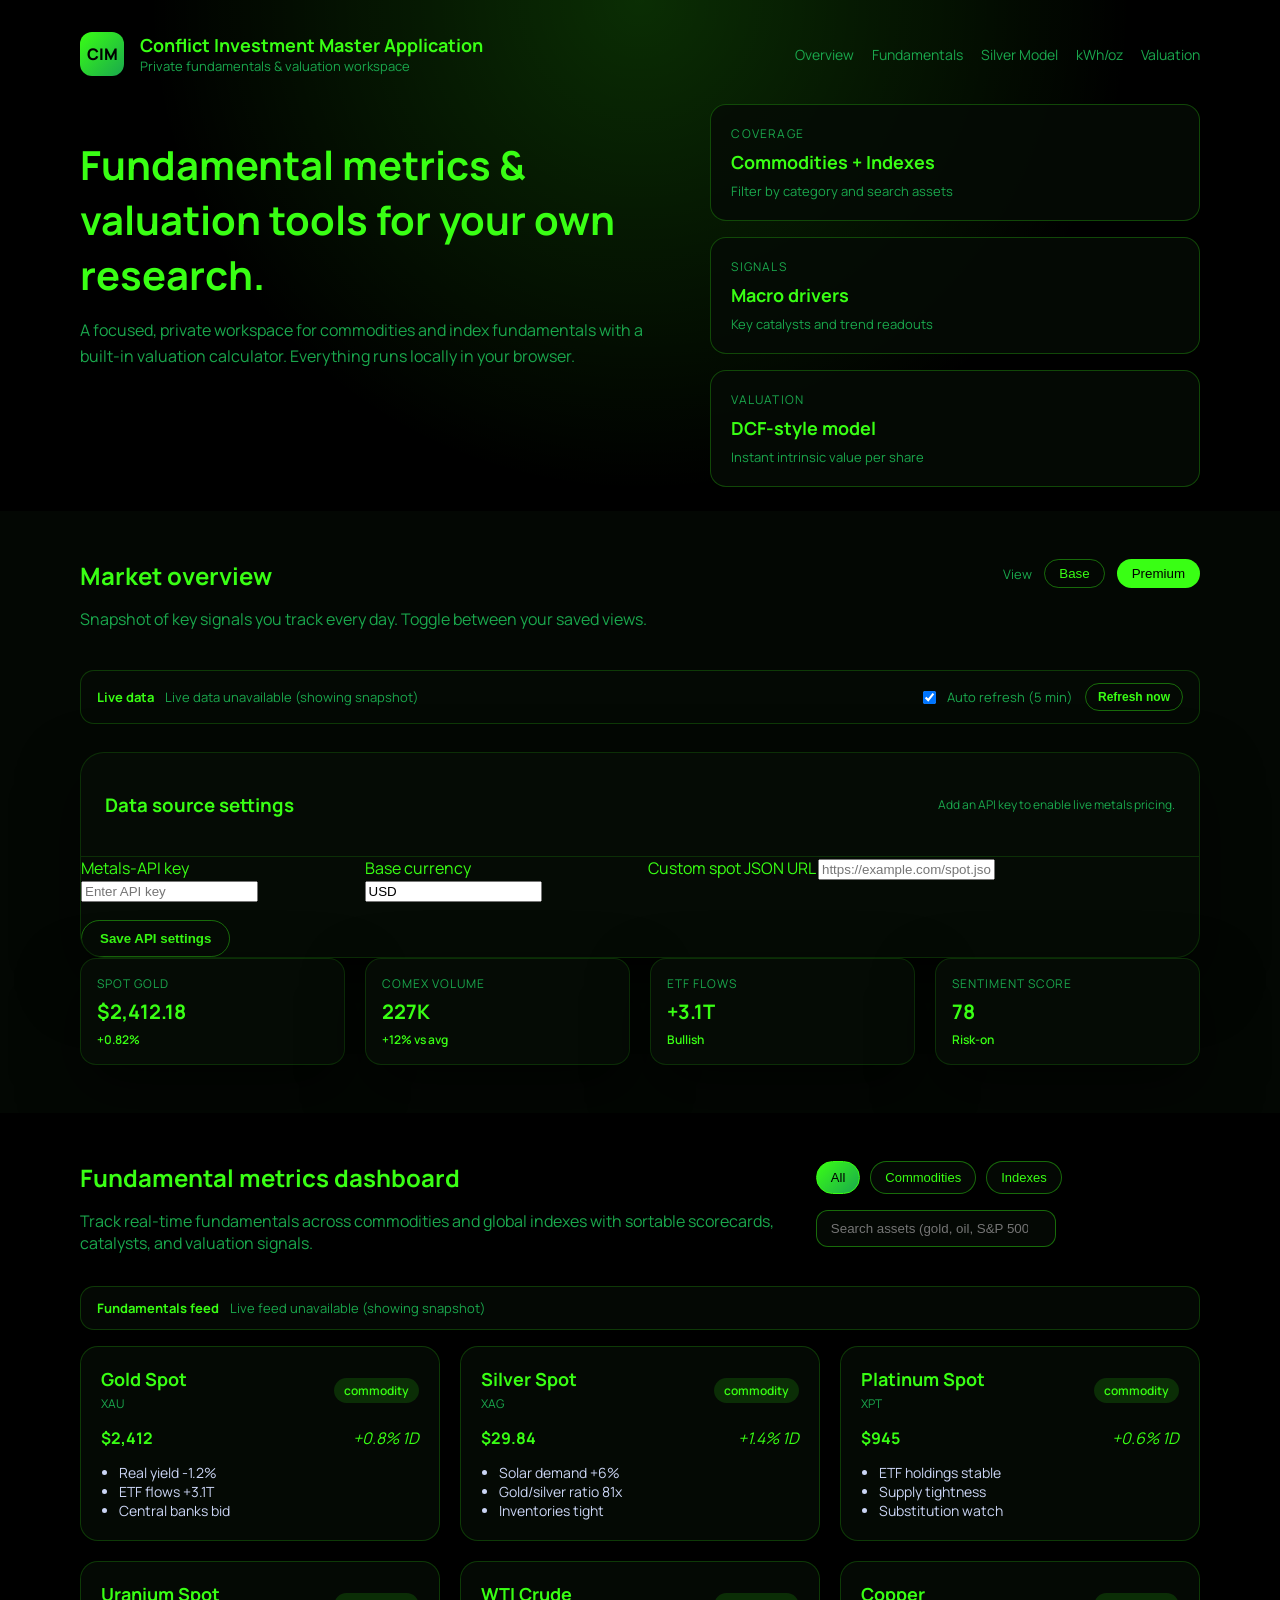
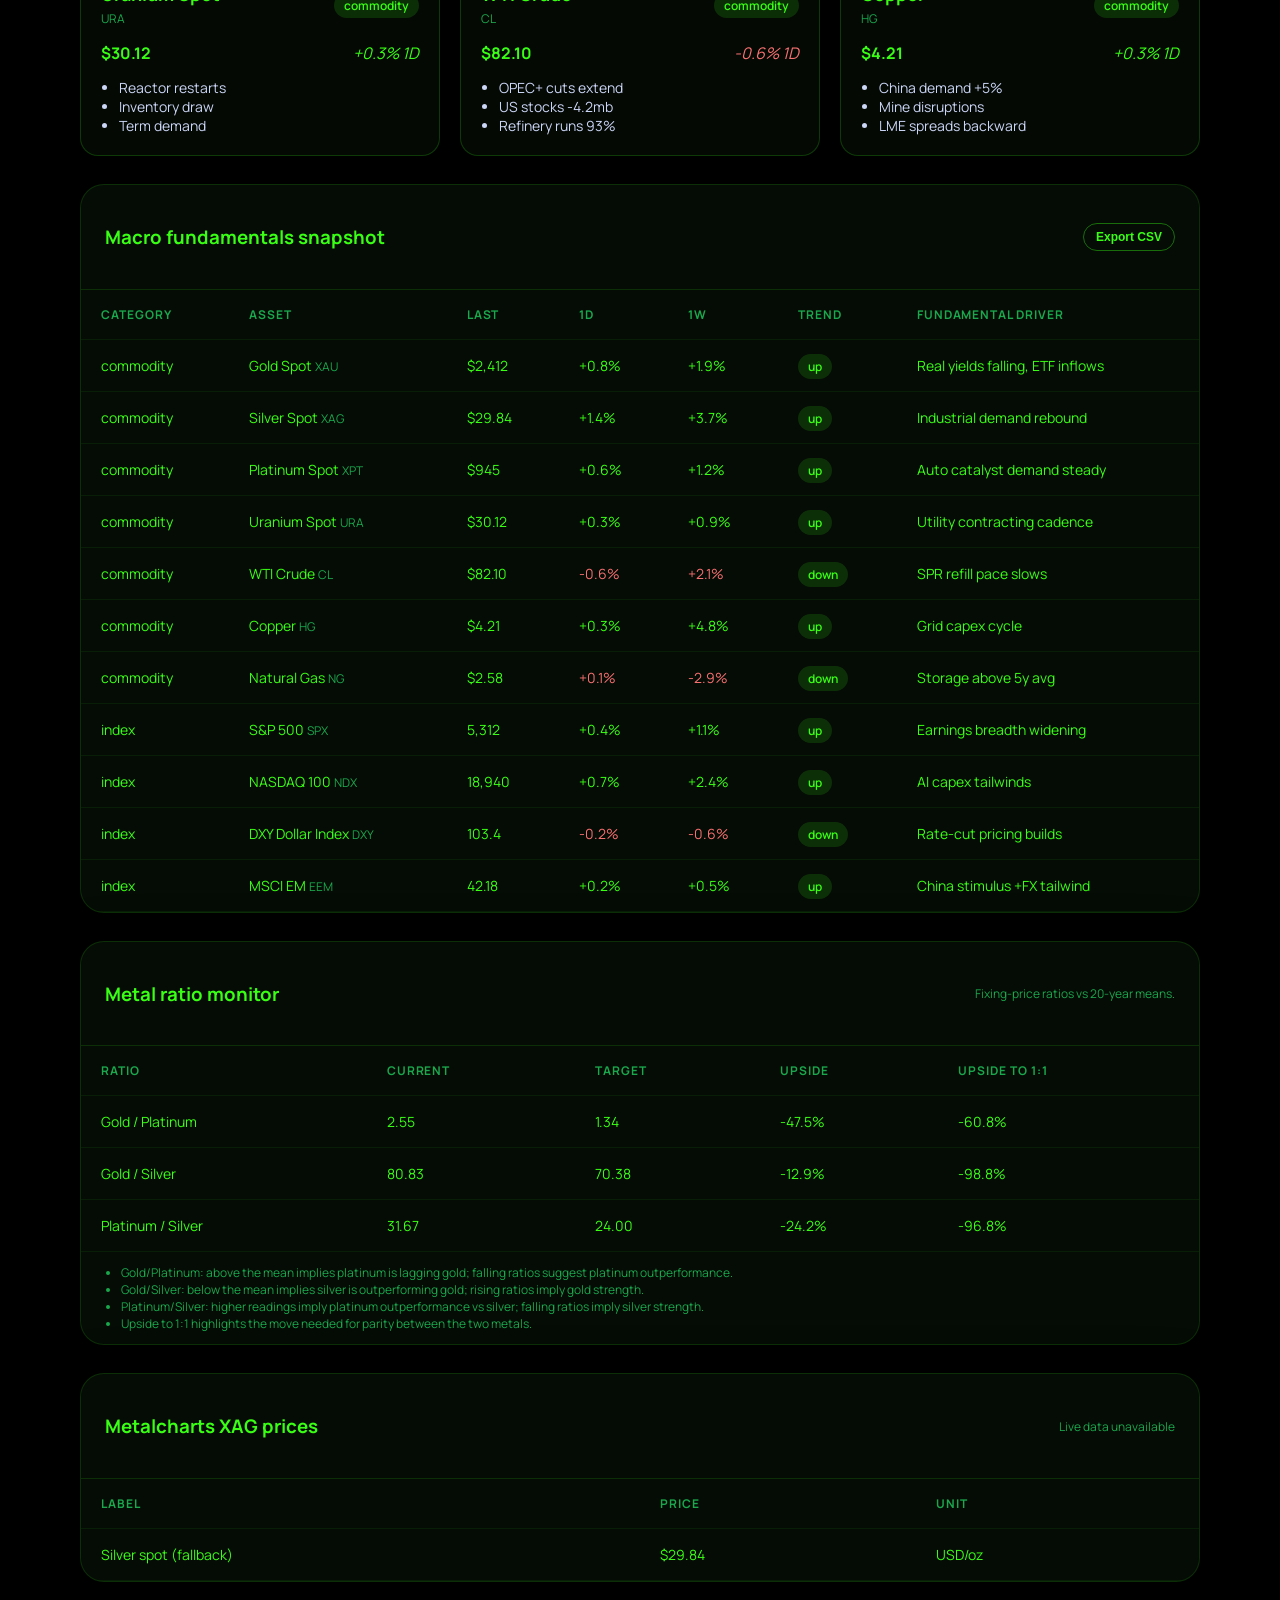
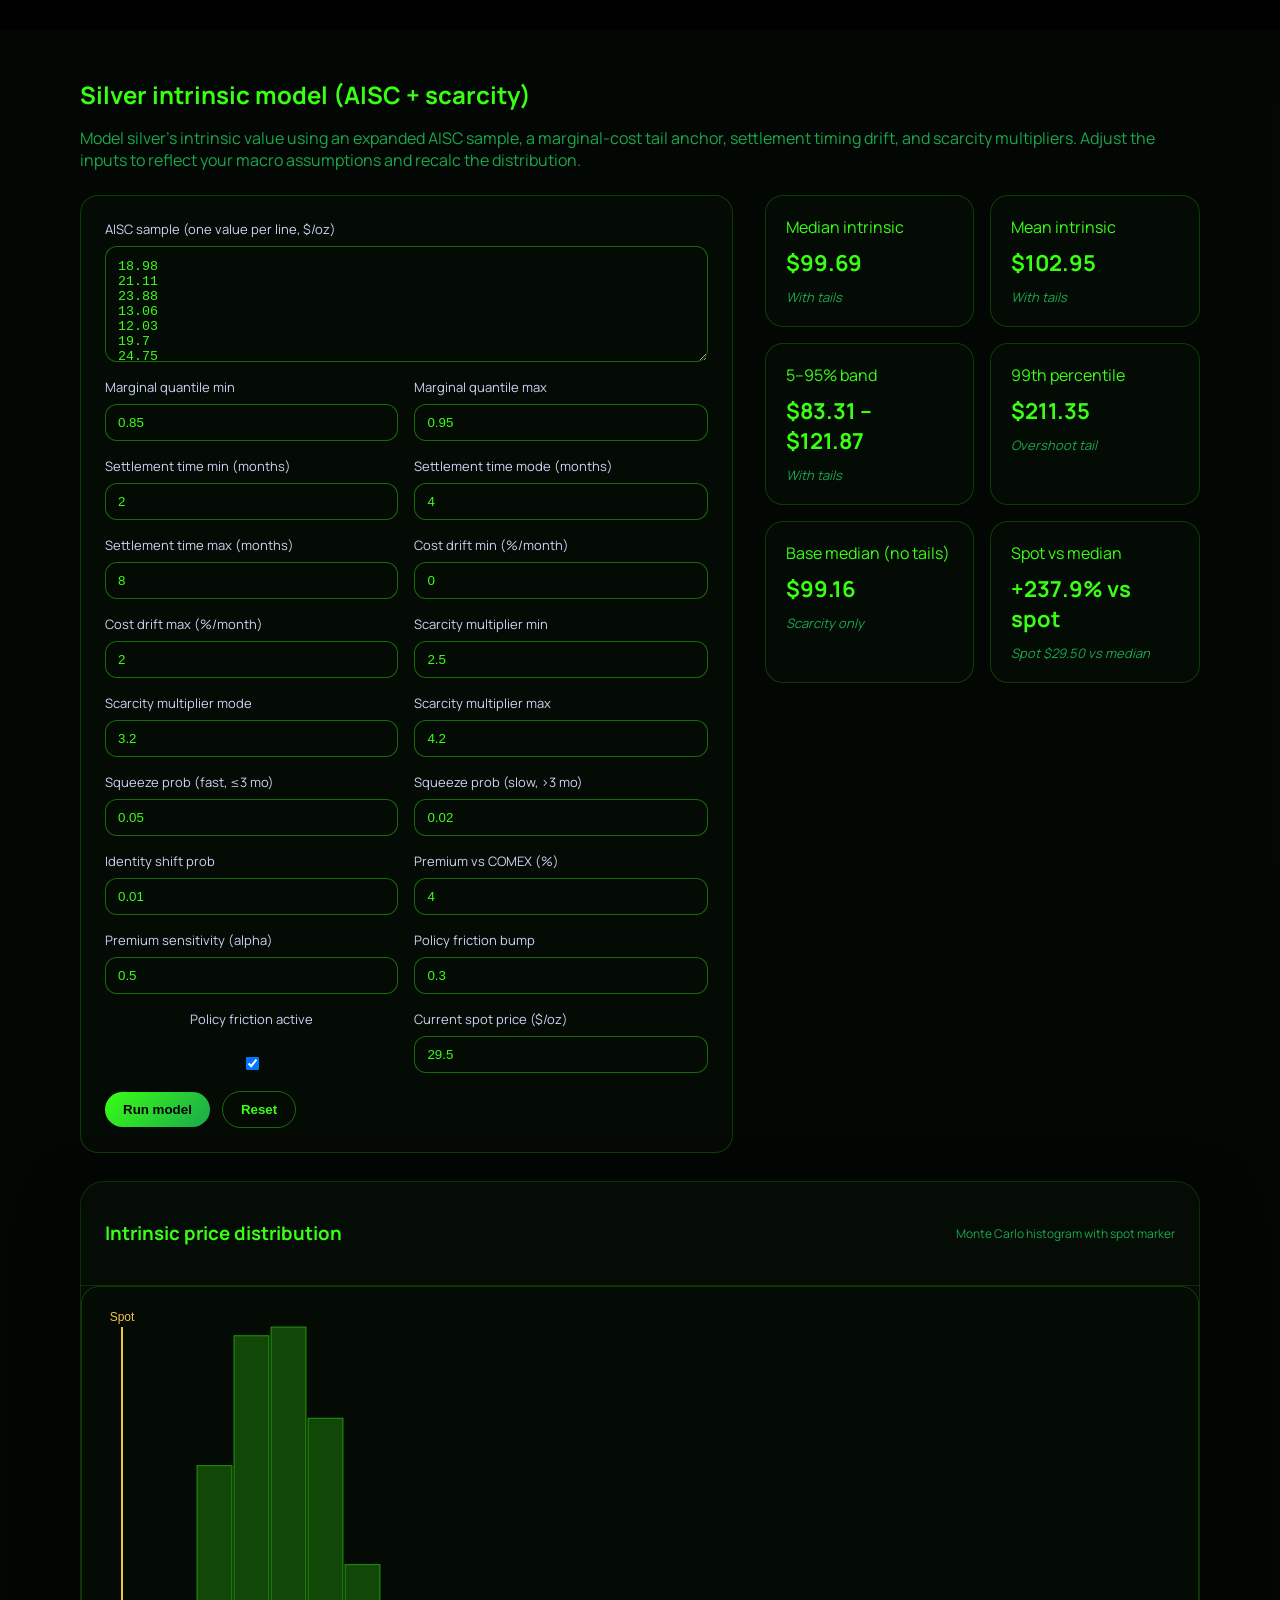
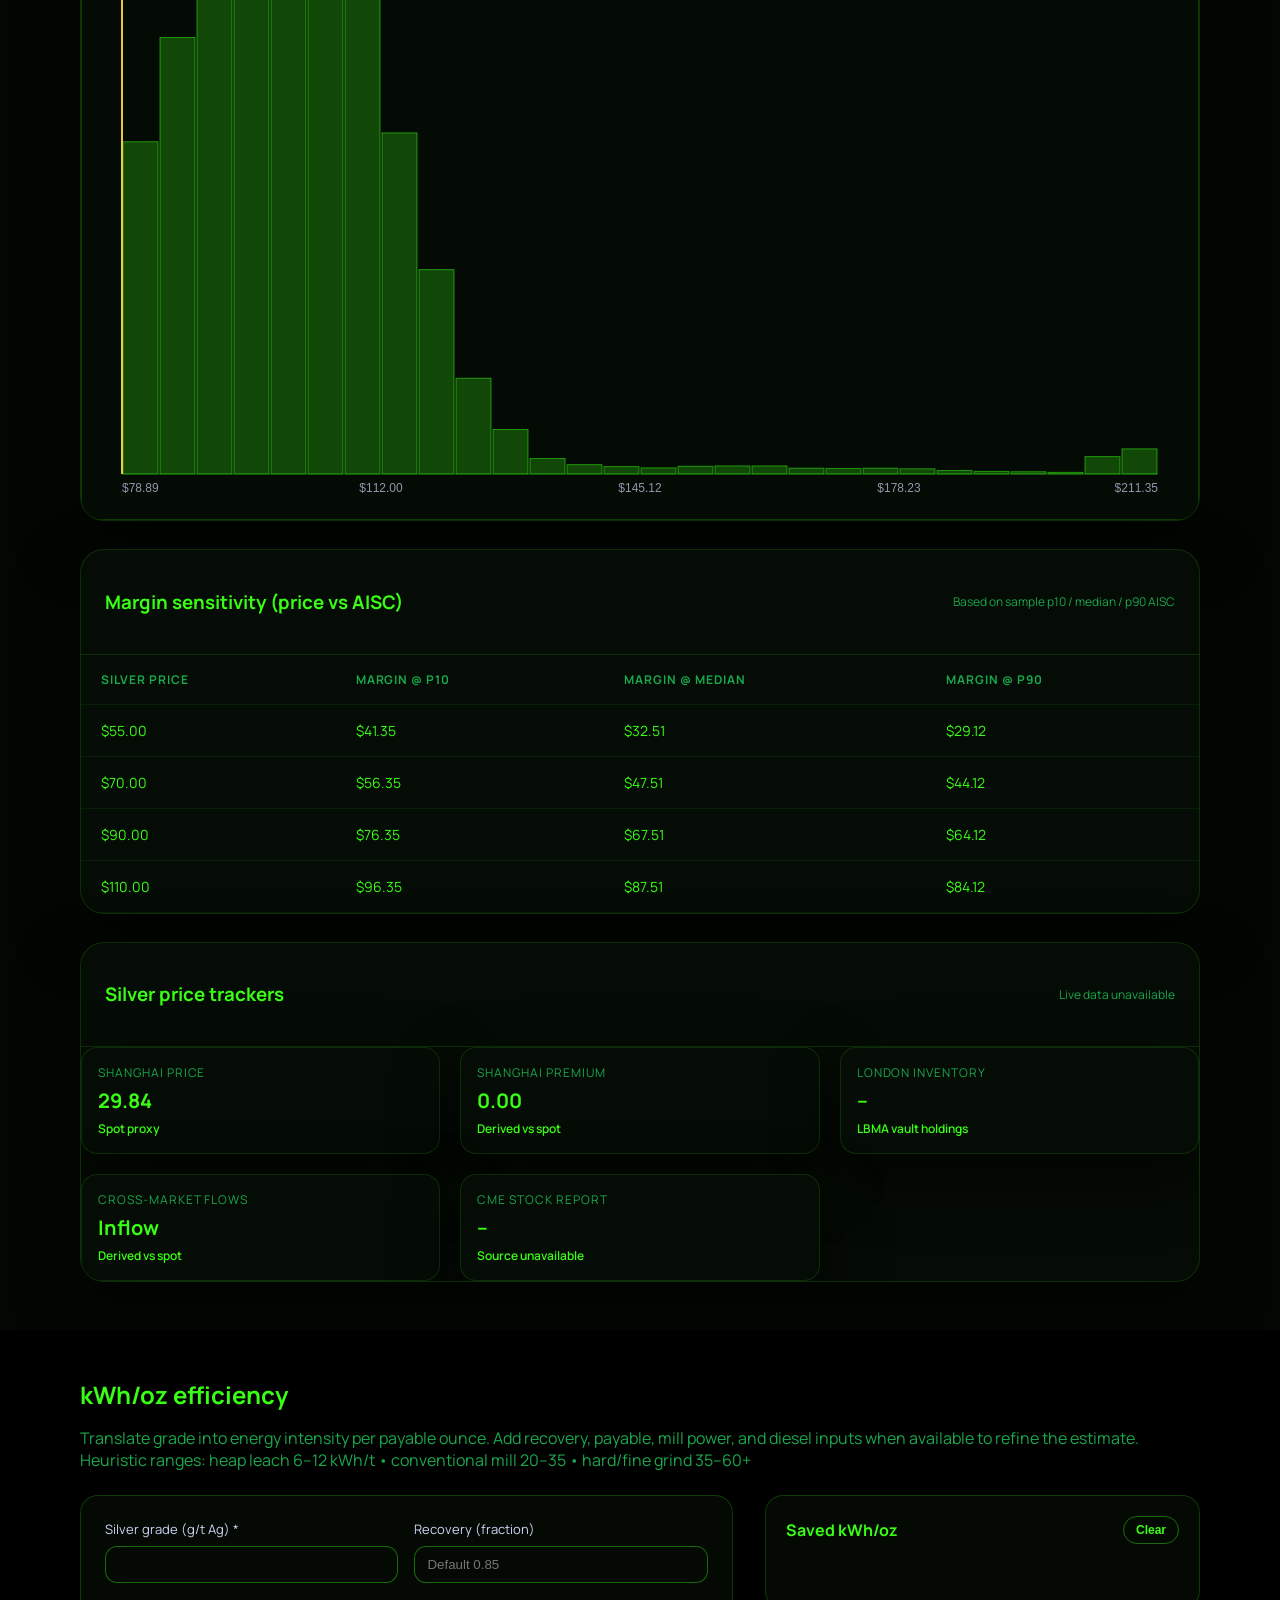
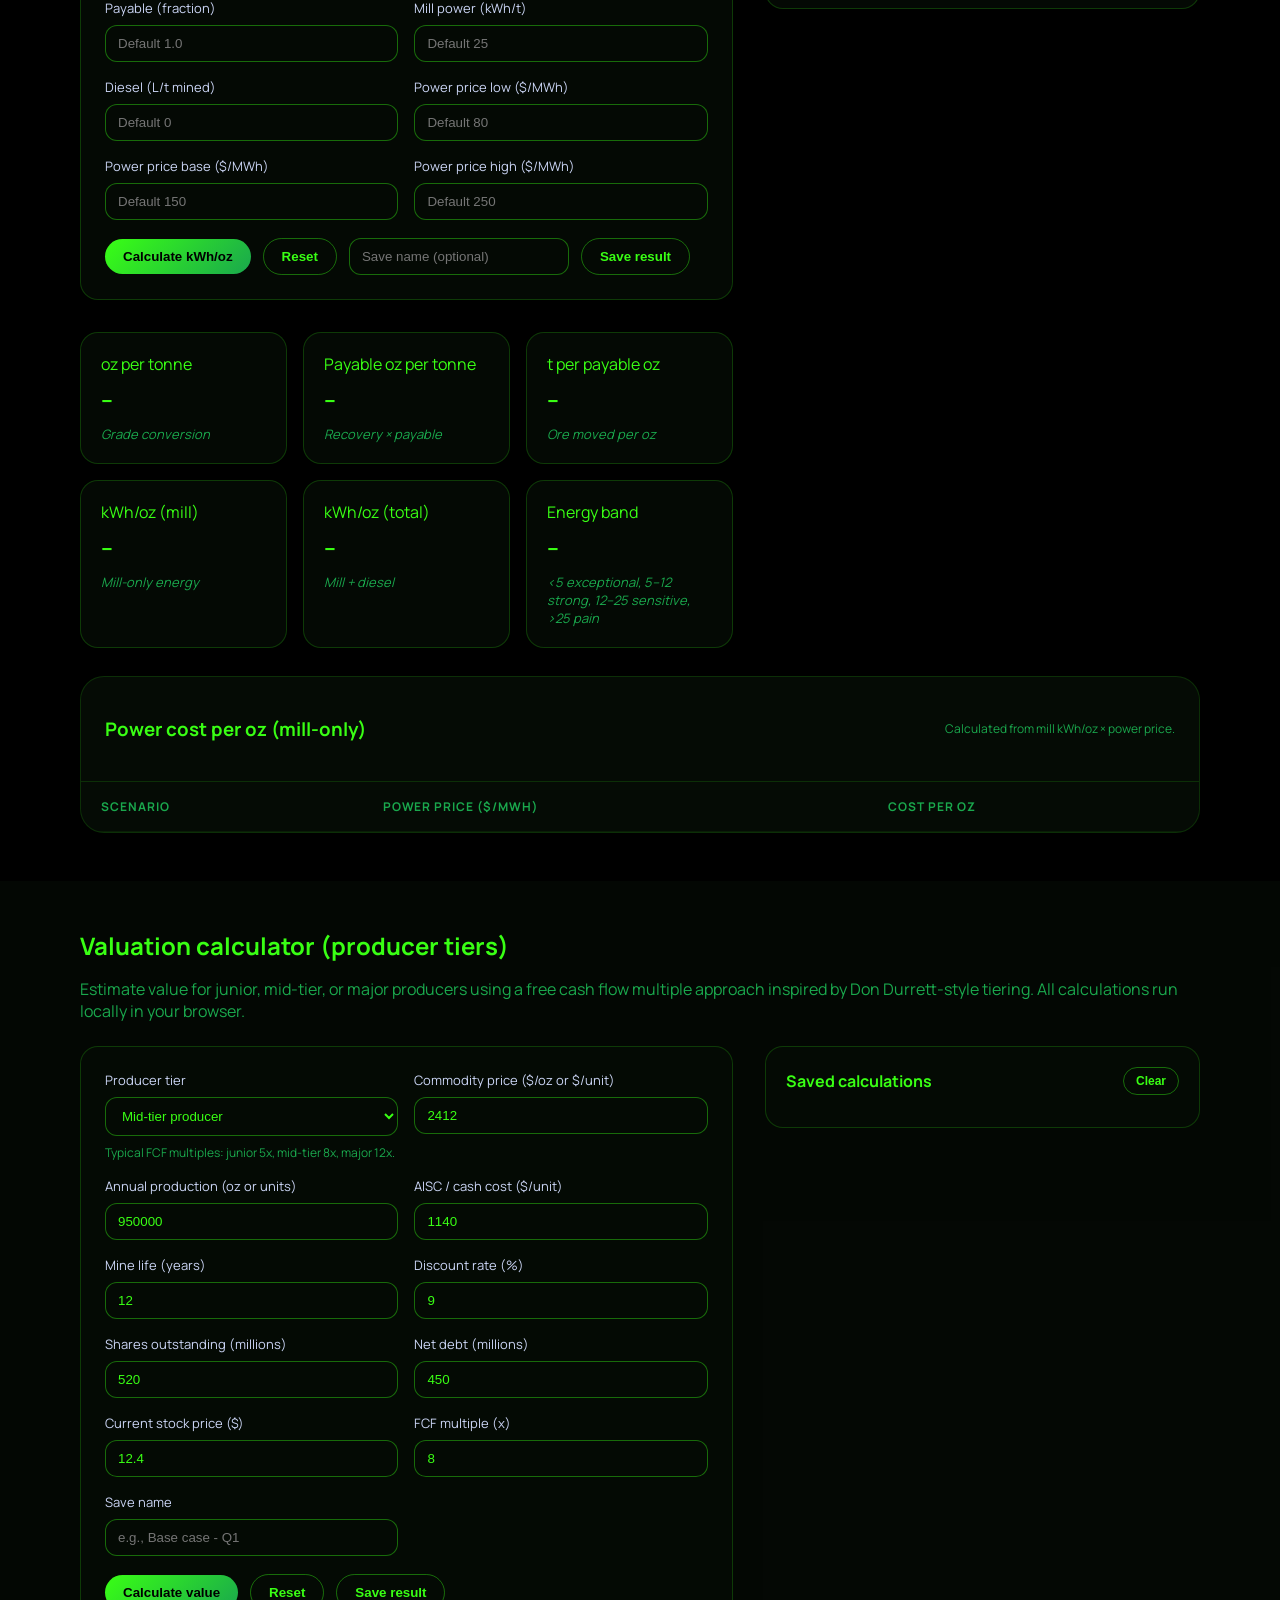
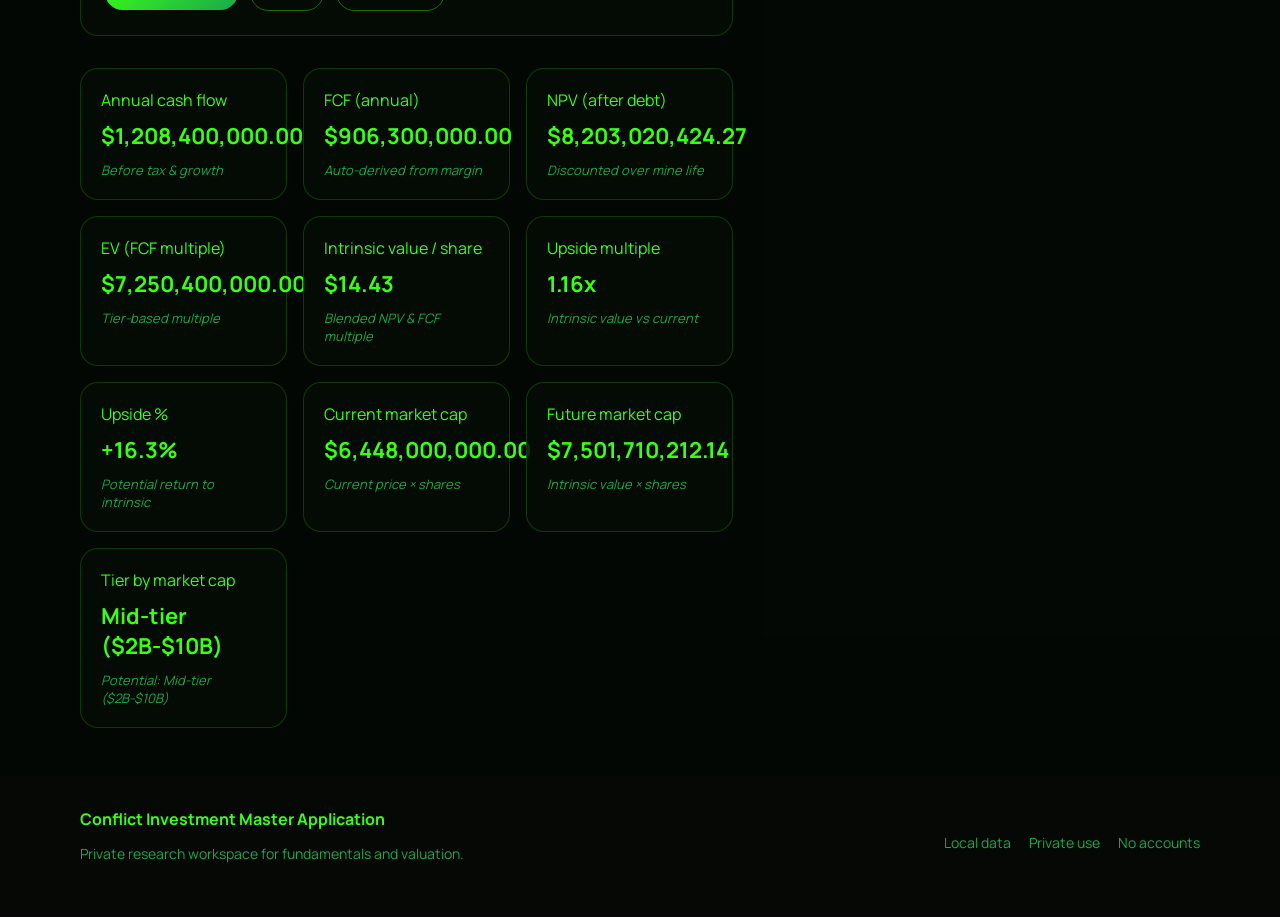
==== commit 67522f35: "Add configurable custom metals feed" ====
--- a/index.html
+++ b/index.html
@@ -84,6 +84,33 @@
             <button class="btn ghost small" id="refreshData">Refresh now</button>
           </div>
         </div>
+        <div class="table-card">
+          <div class="table-header">
+            <h3>Data source settings</h3>
+            <span class="table-note">Add an API key to enable live metals pricing.</span>
+          </div>
+          <div class="form-grid">
+            <label>
+              Metals-API key
+              <input type="password" id="metalsApiKey" placeholder="Enter API key" />
+            </label>
+            <label>
+              Base currency
+              <input type="text" id="metalsApiBase" value="USD" />
+            </label>
+            <label class="span-two">
+              Custom spot JSON URL
+              <input
+                type="url"
+                id="metalsCustomUrl"
+                placeholder="https://example.com/spot.json"
+              />
+            </label>
+          </div>
+          <div class="form-actions">
+            <button class="btn ghost" type="button" id="metalsApiSave">Save API settings</button>
+          </div>
+        </div>
         <div class="grid four" id="metricGrid"></div>
       </section>
 
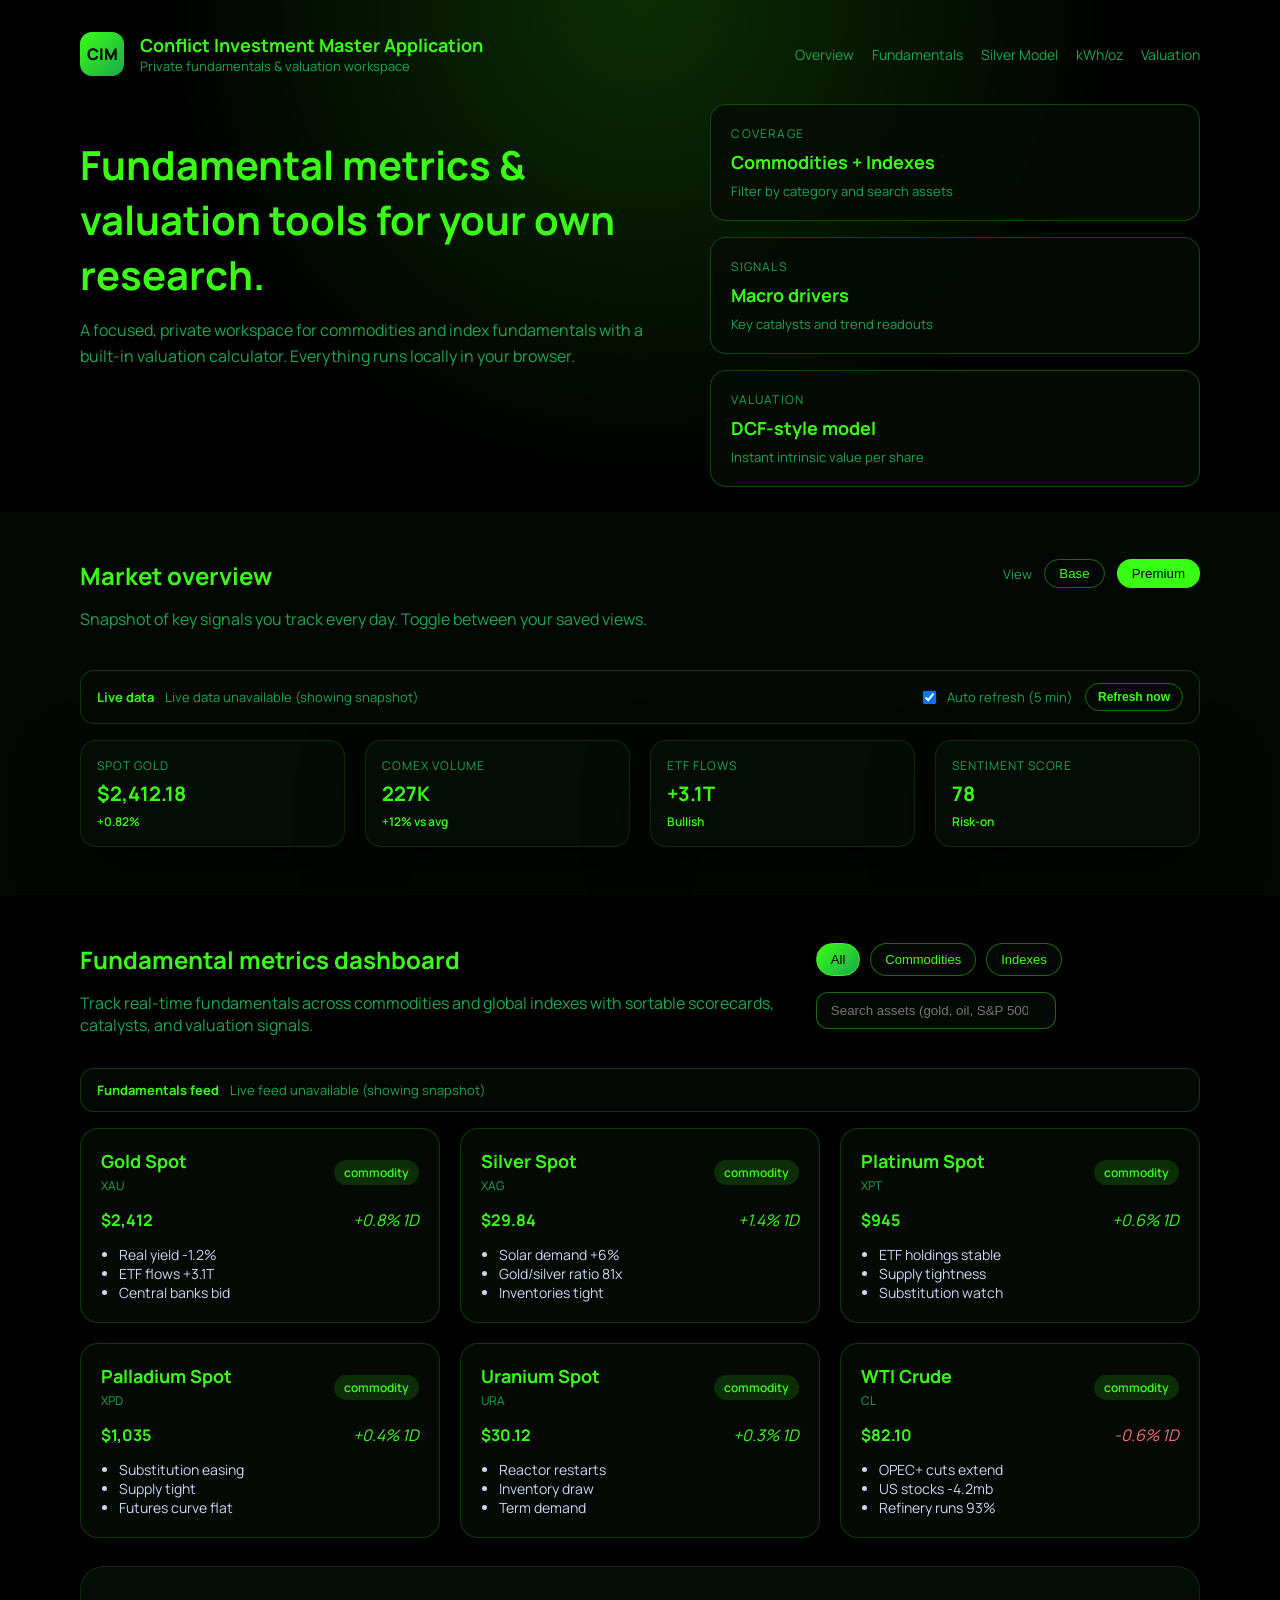
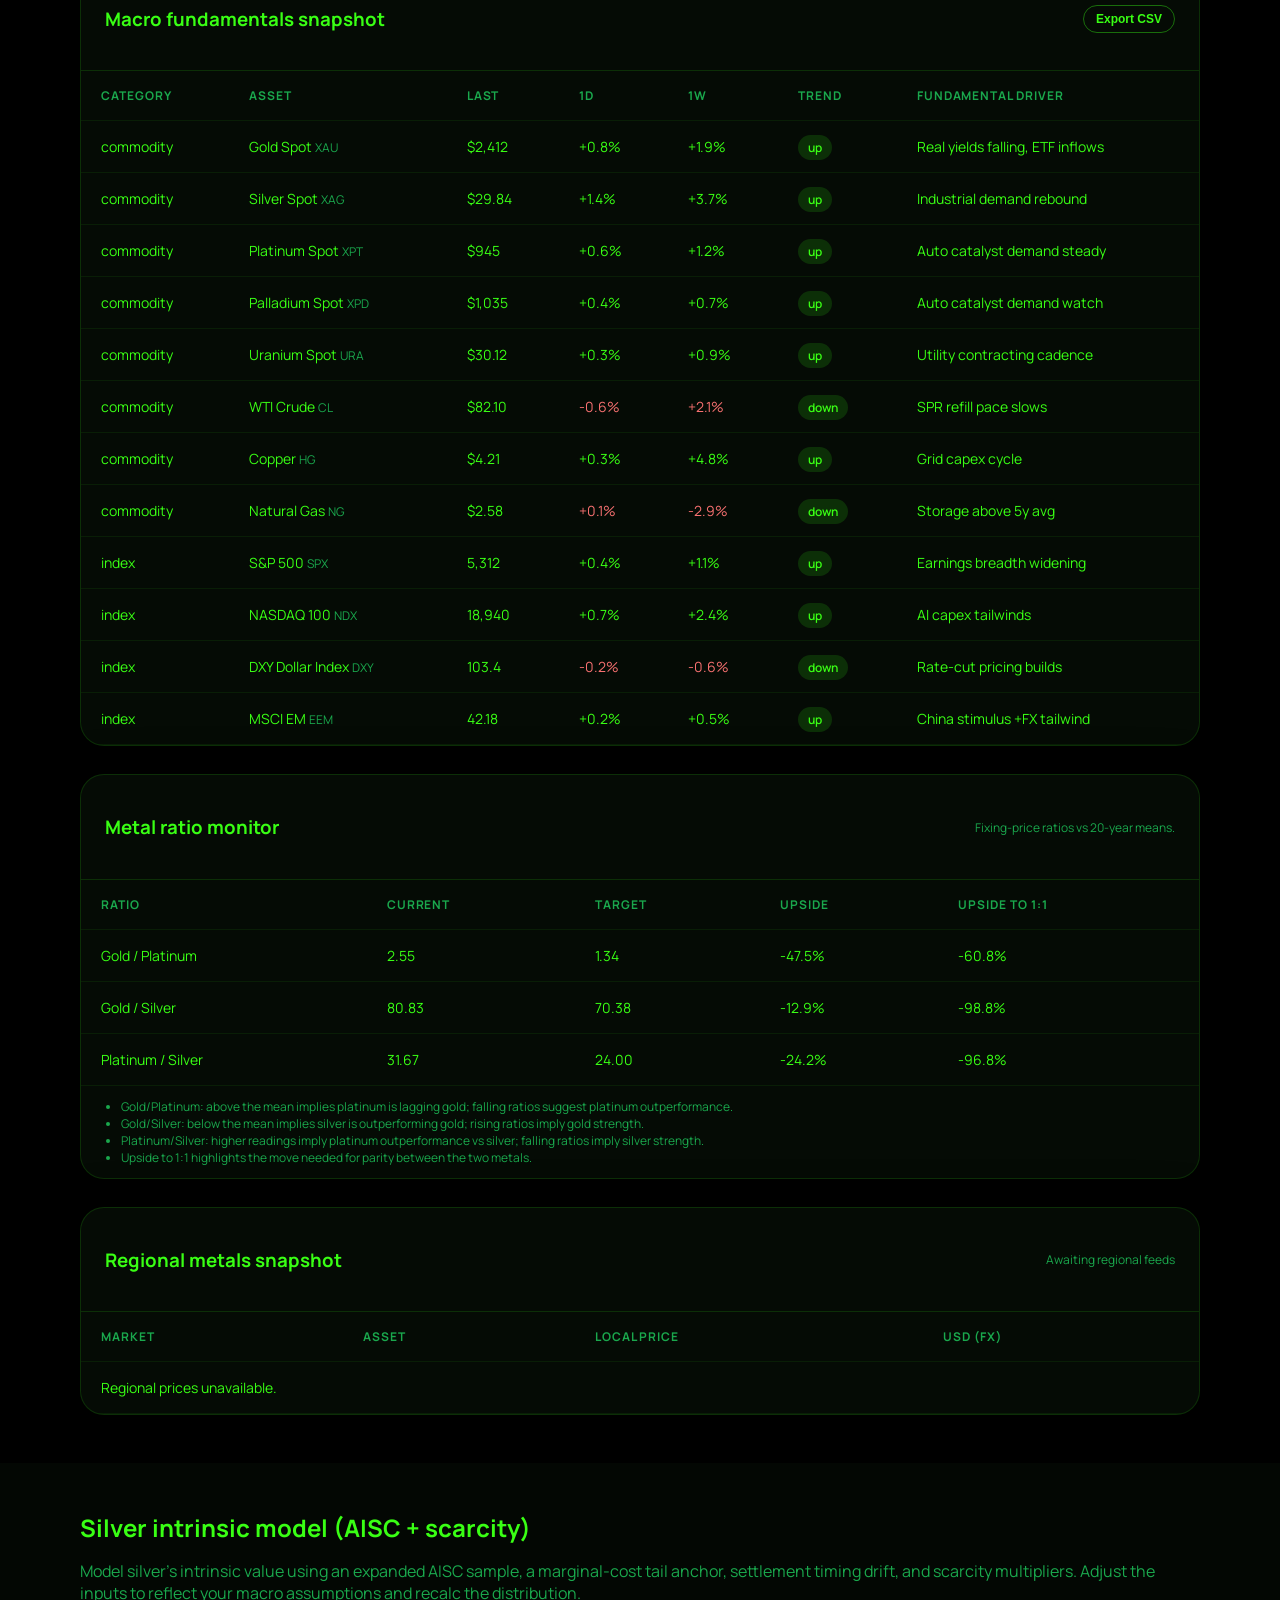
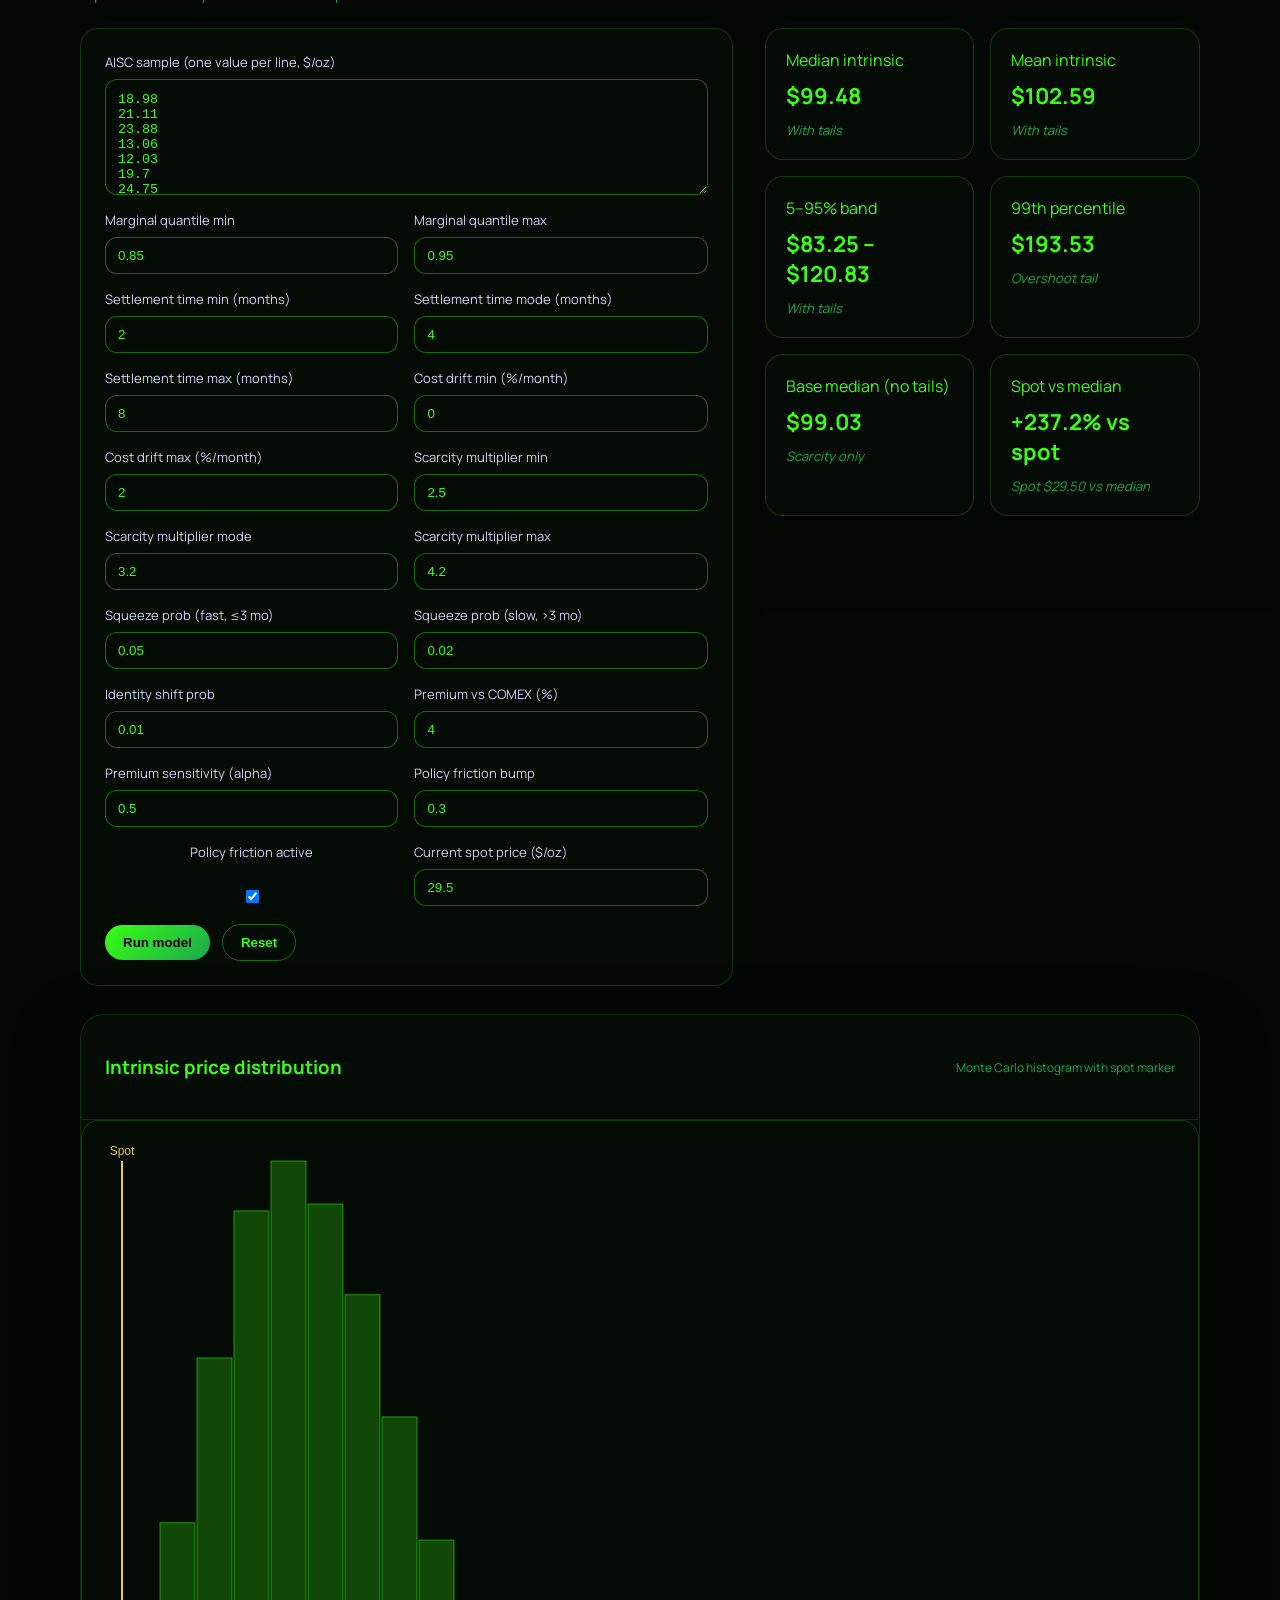
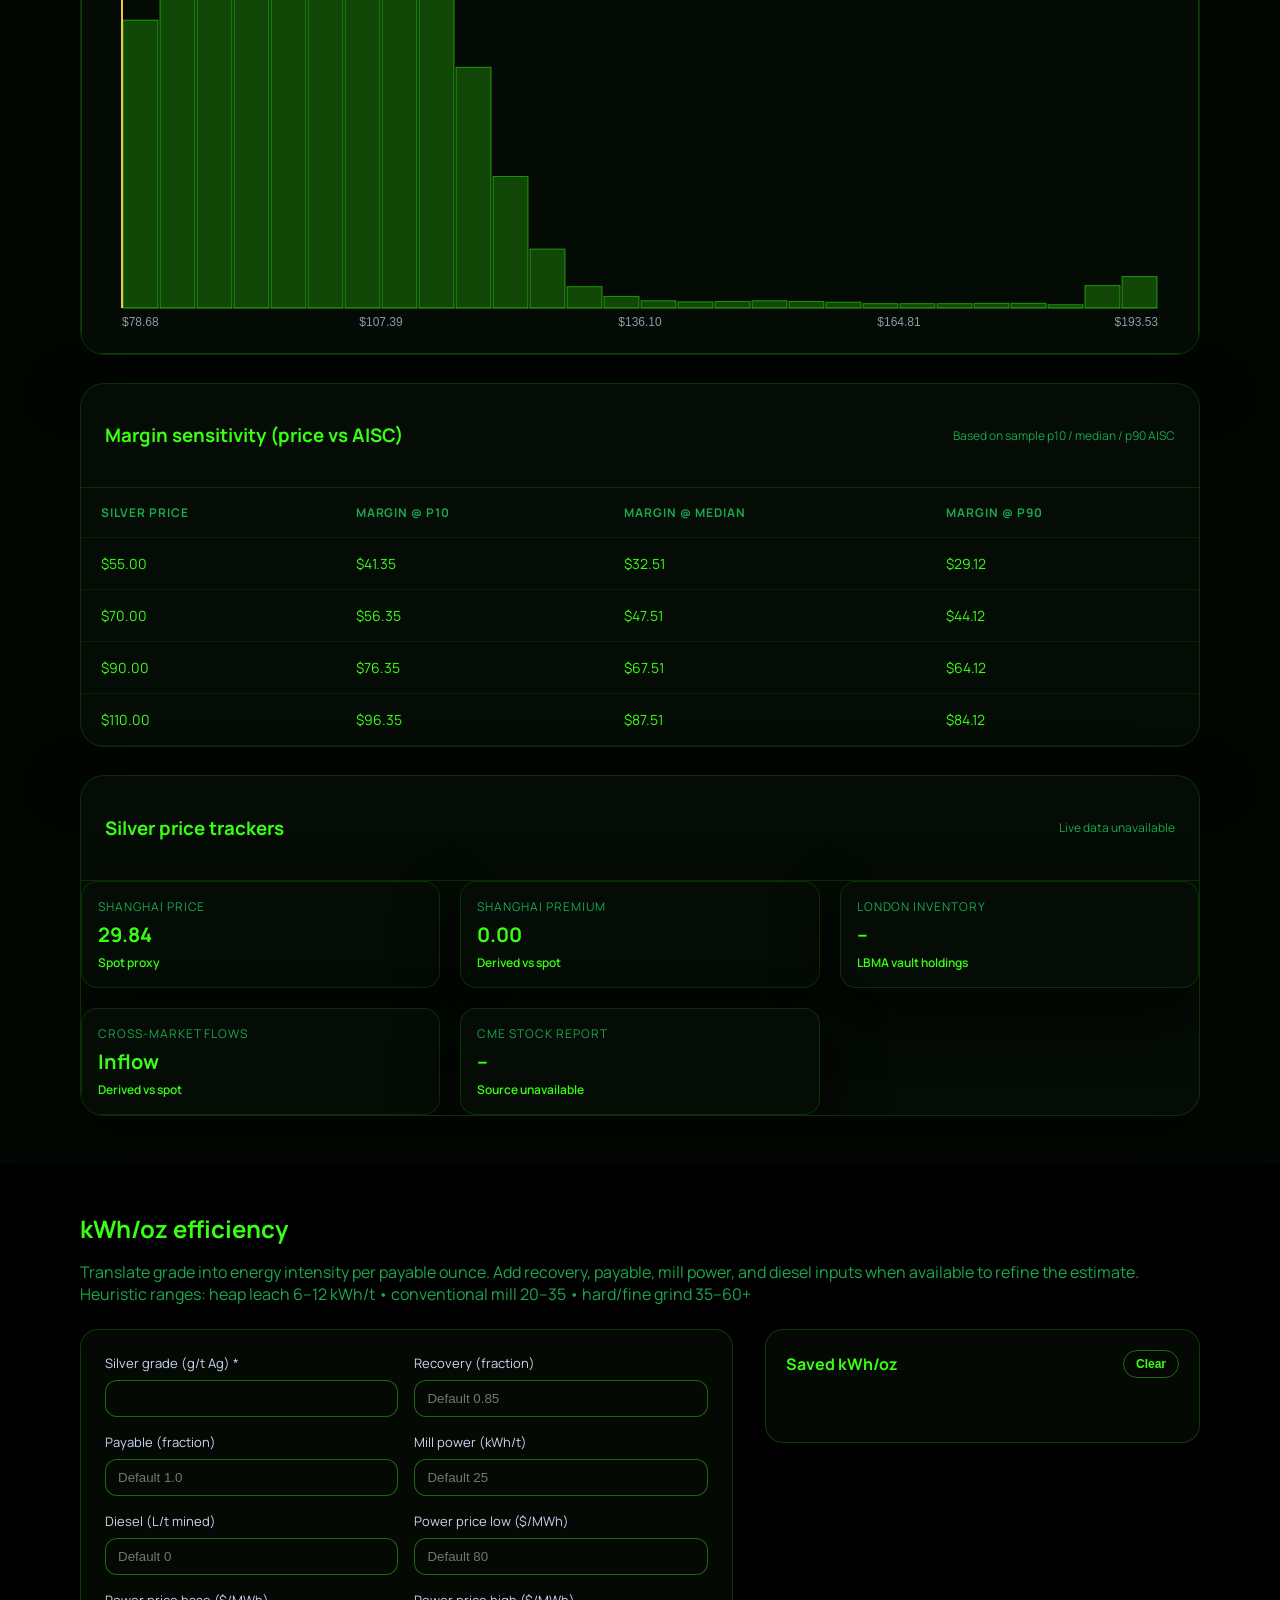
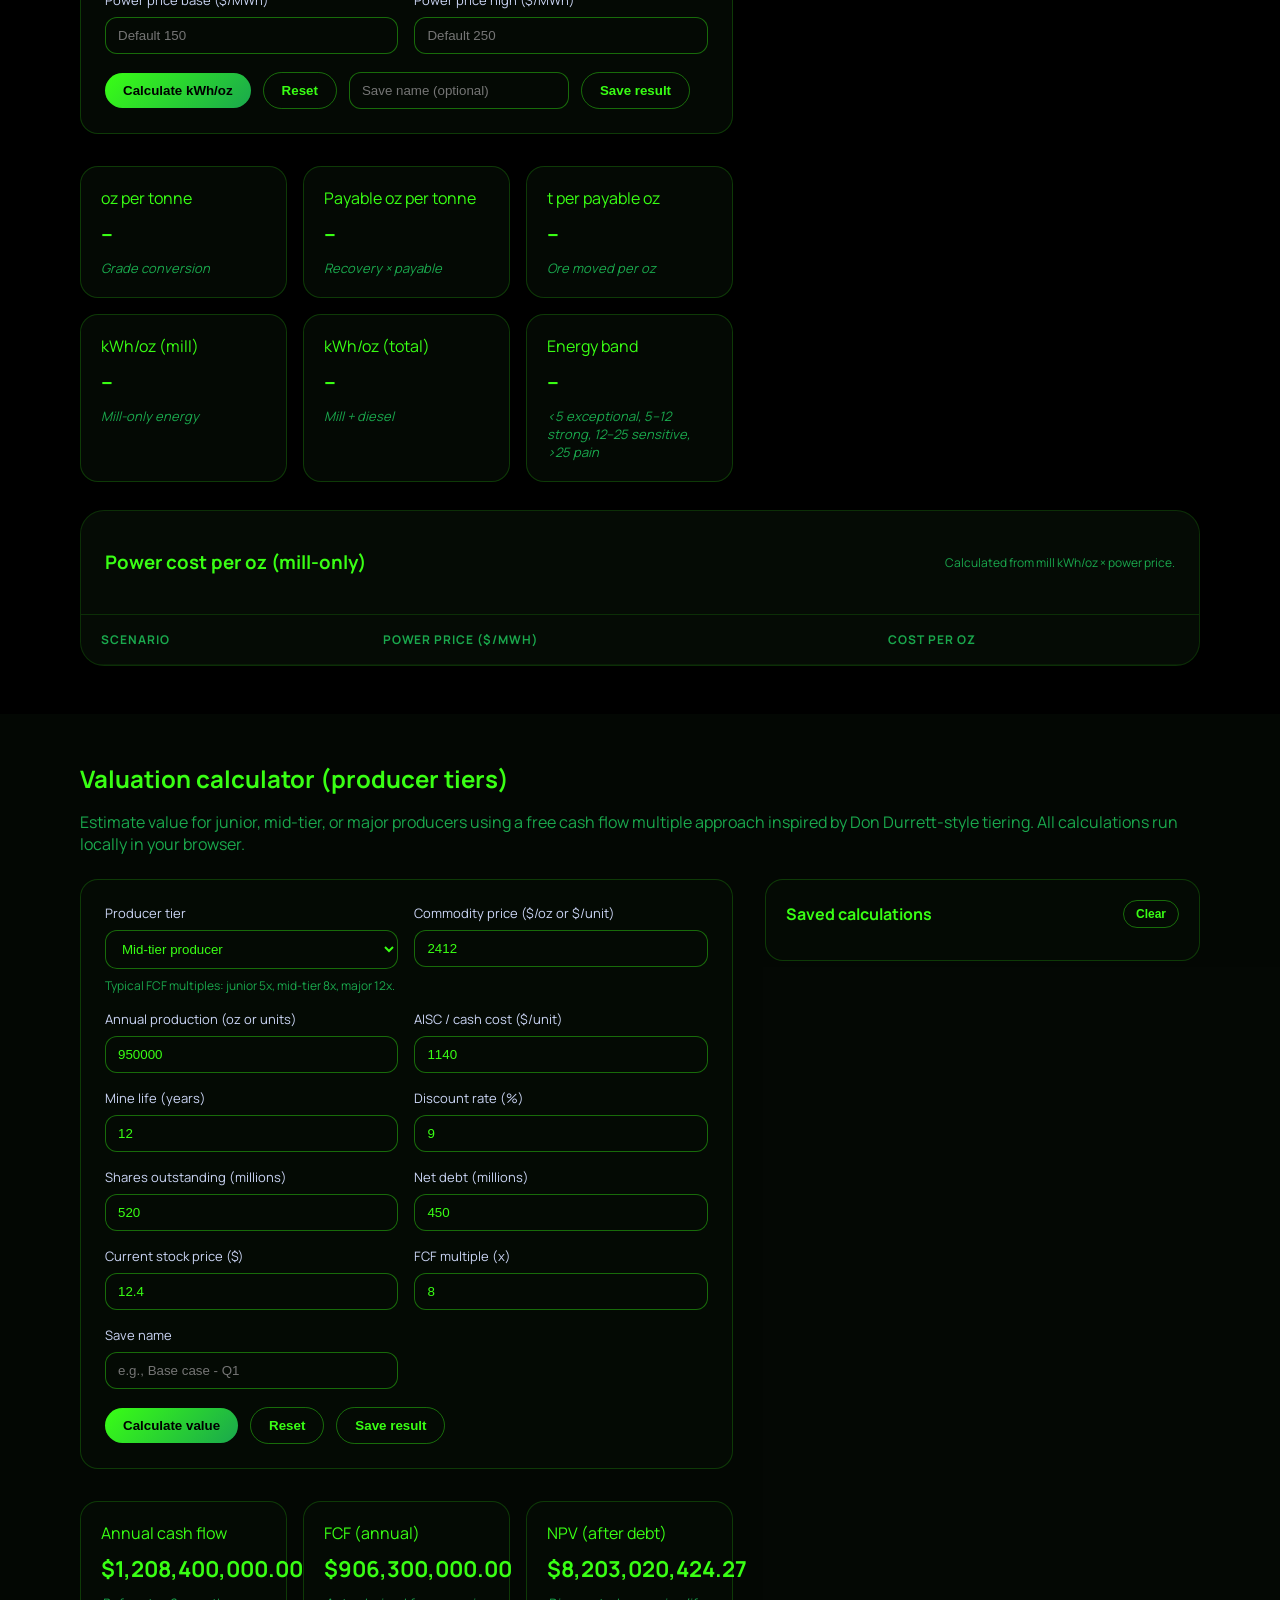
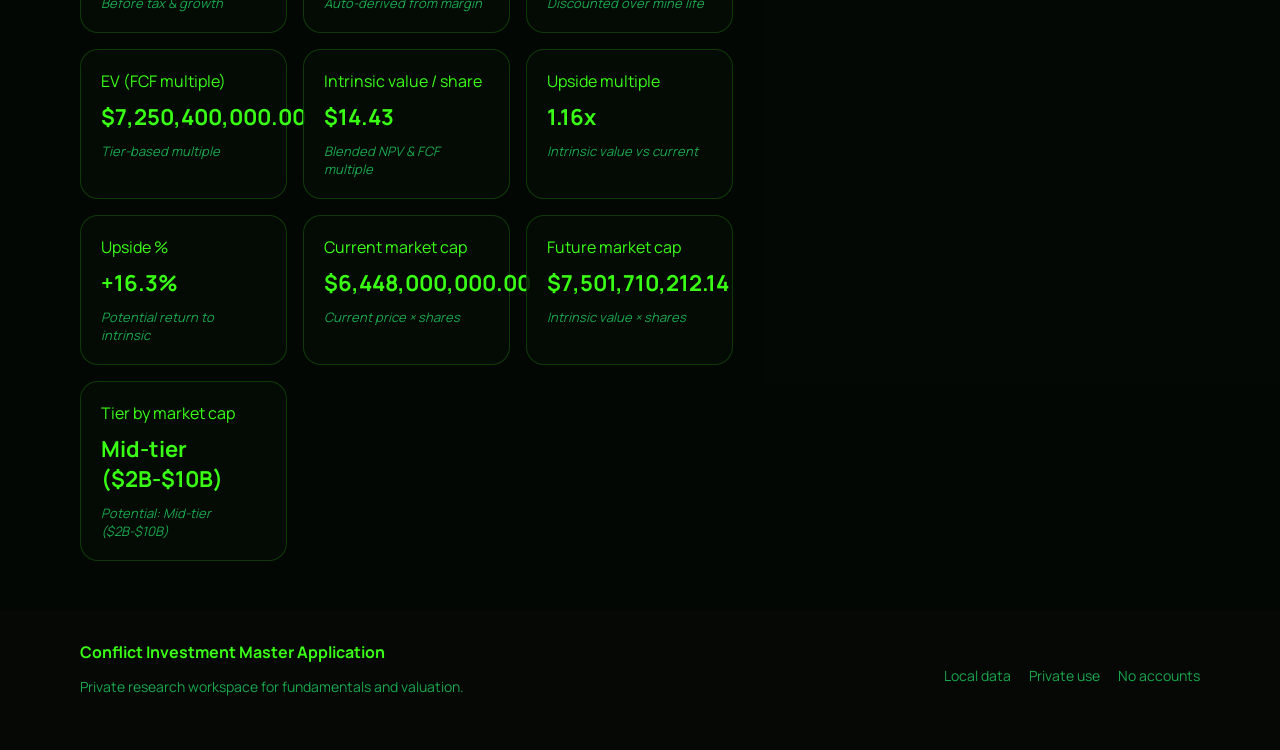
==== commit 78e38c38: "Use regional metal feeds with FX conversions" ====
--- a/index.html
+++ b/index.html
@@ -84,33 +84,6 @@
             <button class="btn ghost small" id="refreshData">Refresh now</button>
           </div>
         </div>
-        <div class="table-card">
-          <div class="table-header">
-            <h3>Data source settings</h3>
-            <span class="table-note">Add an API key to enable live metals pricing.</span>
-          </div>
-          <div class="form-grid">
-            <label>
-              Metals-API key
-              <input type="password" id="metalsApiKey" placeholder="Enter API key" />
-            </label>
-            <label>
-              Base currency
-              <input type="text" id="metalsApiBase" value="USD" />
-            </label>
-            <label class="span-two">
-              Custom spot JSON URL
-              <input
-                type="url"
-                id="metalsCustomUrl"
-                placeholder="https://example.com/spot.json"
-              />
-            </label>
-          </div>
-          <div class="form-actions">
-            <button class="btn ghost" type="button" id="metalsApiSave">Save API settings</button>
-          </div>
-        </div>
         <div class="grid four" id="metricGrid"></div>
       </section>
 
@@ -212,18 +185,19 @@
         </div>
         <div class="table-card">
           <div class="table-header">
-            <h3>Metalcharts XAG prices</h3>
-            <span class="table-note" id="metalchartsXagStatus">Awaiting data</span>
+            <h3>Regional metals snapshot</h3>
+            <span class="table-note" id="regionalMetalsStatus">Awaiting data</span>
           </div>
           <table>
             <thead>
               <tr>
-                <th>Label</th>
-                <th>Price</th>
-                <th>Unit</th>
+                <th>Market</th>
+                <th>Asset</th>
+                <th>Local price</th>
+                <th>USD (FX)</th>
               </tr>
             </thead>
-            <tbody id="metalchartsXagBody"></tbody>
+            <tbody id="regionalMetalsBody"></tbody>
           </table>
         </div>
       </section>
